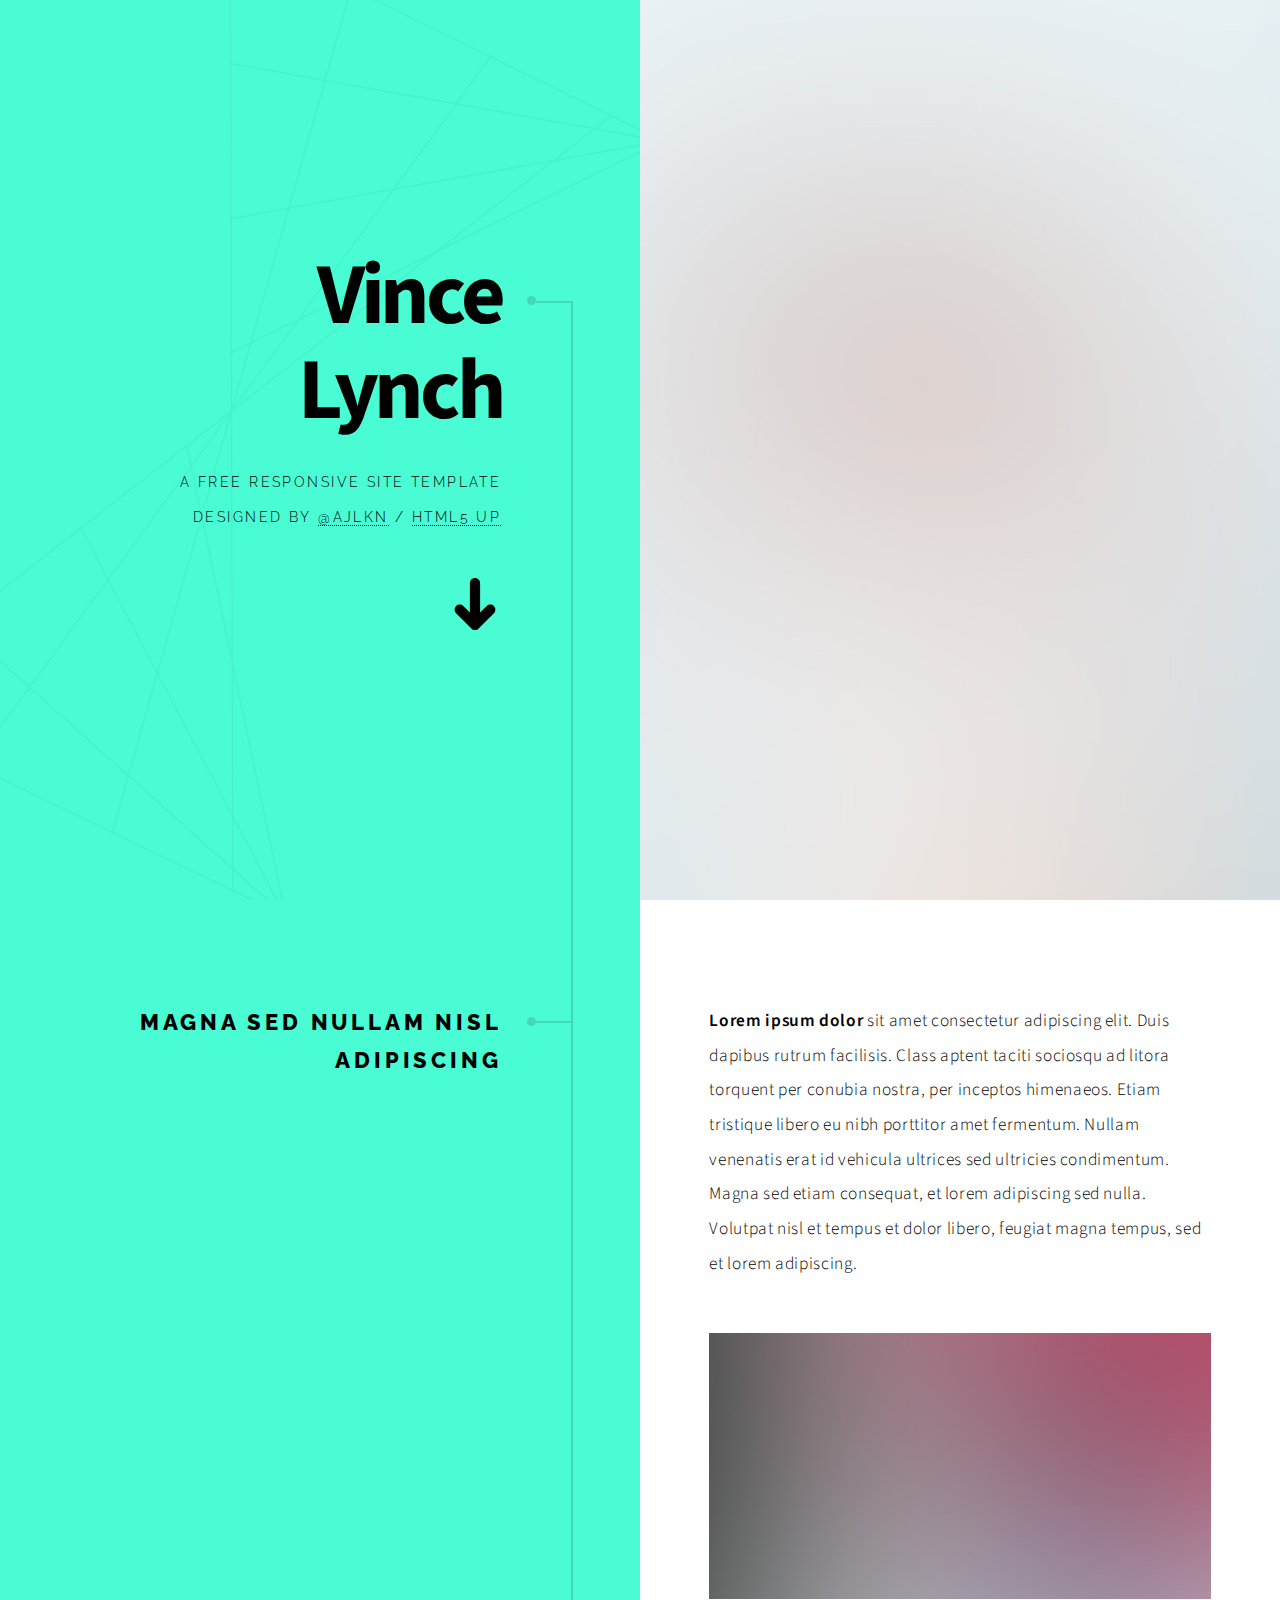
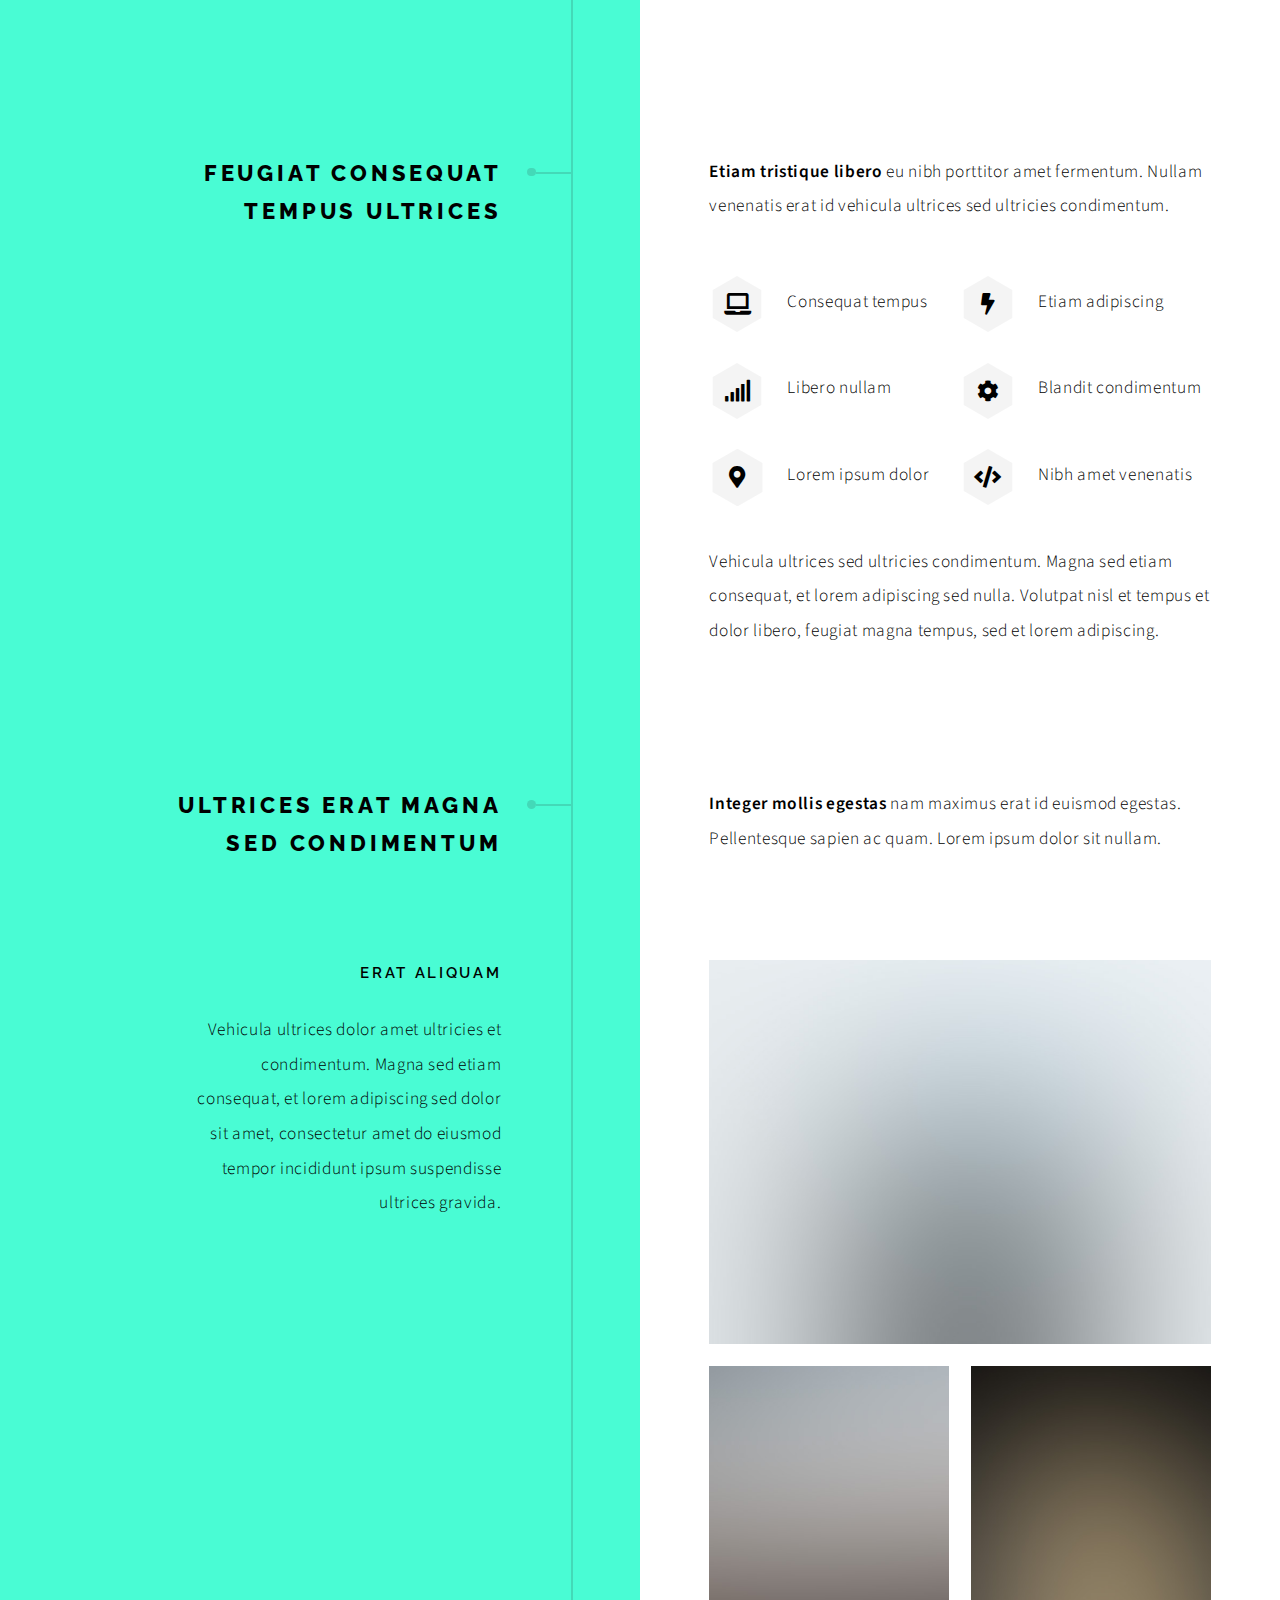
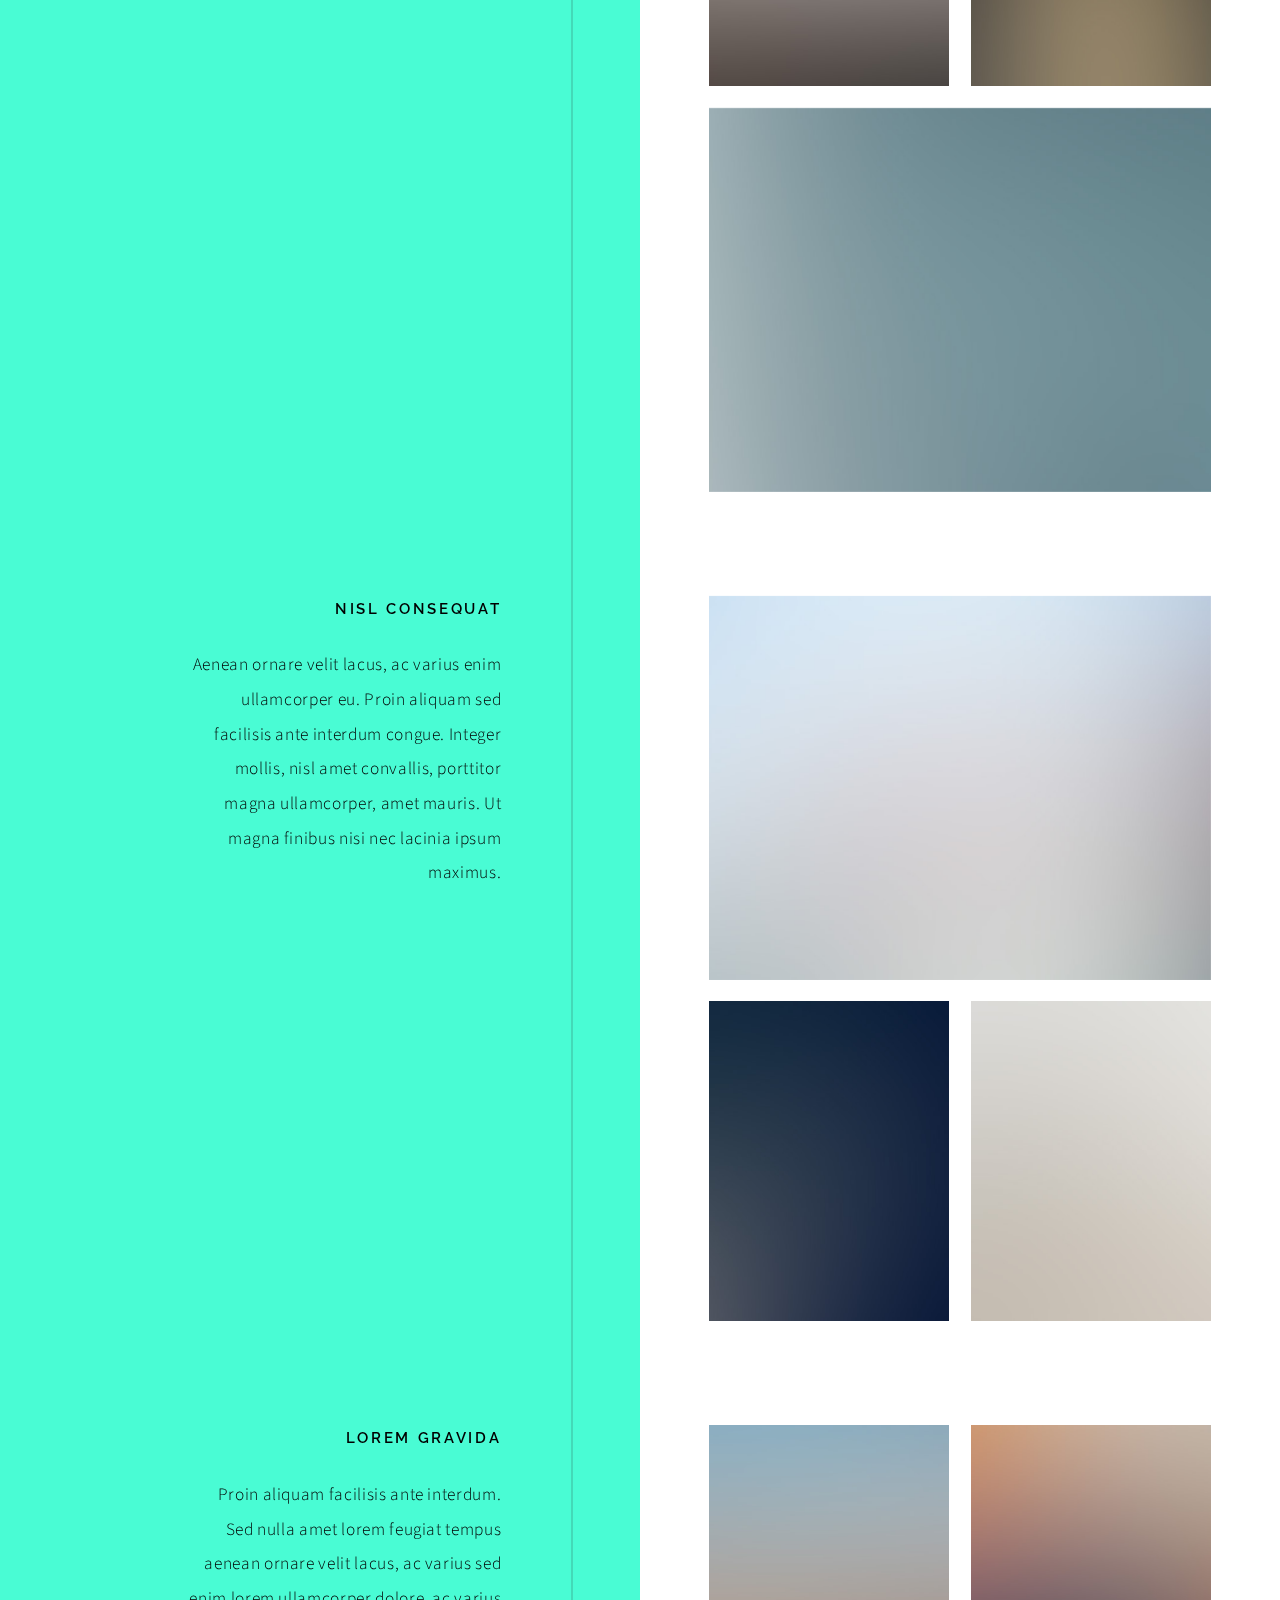
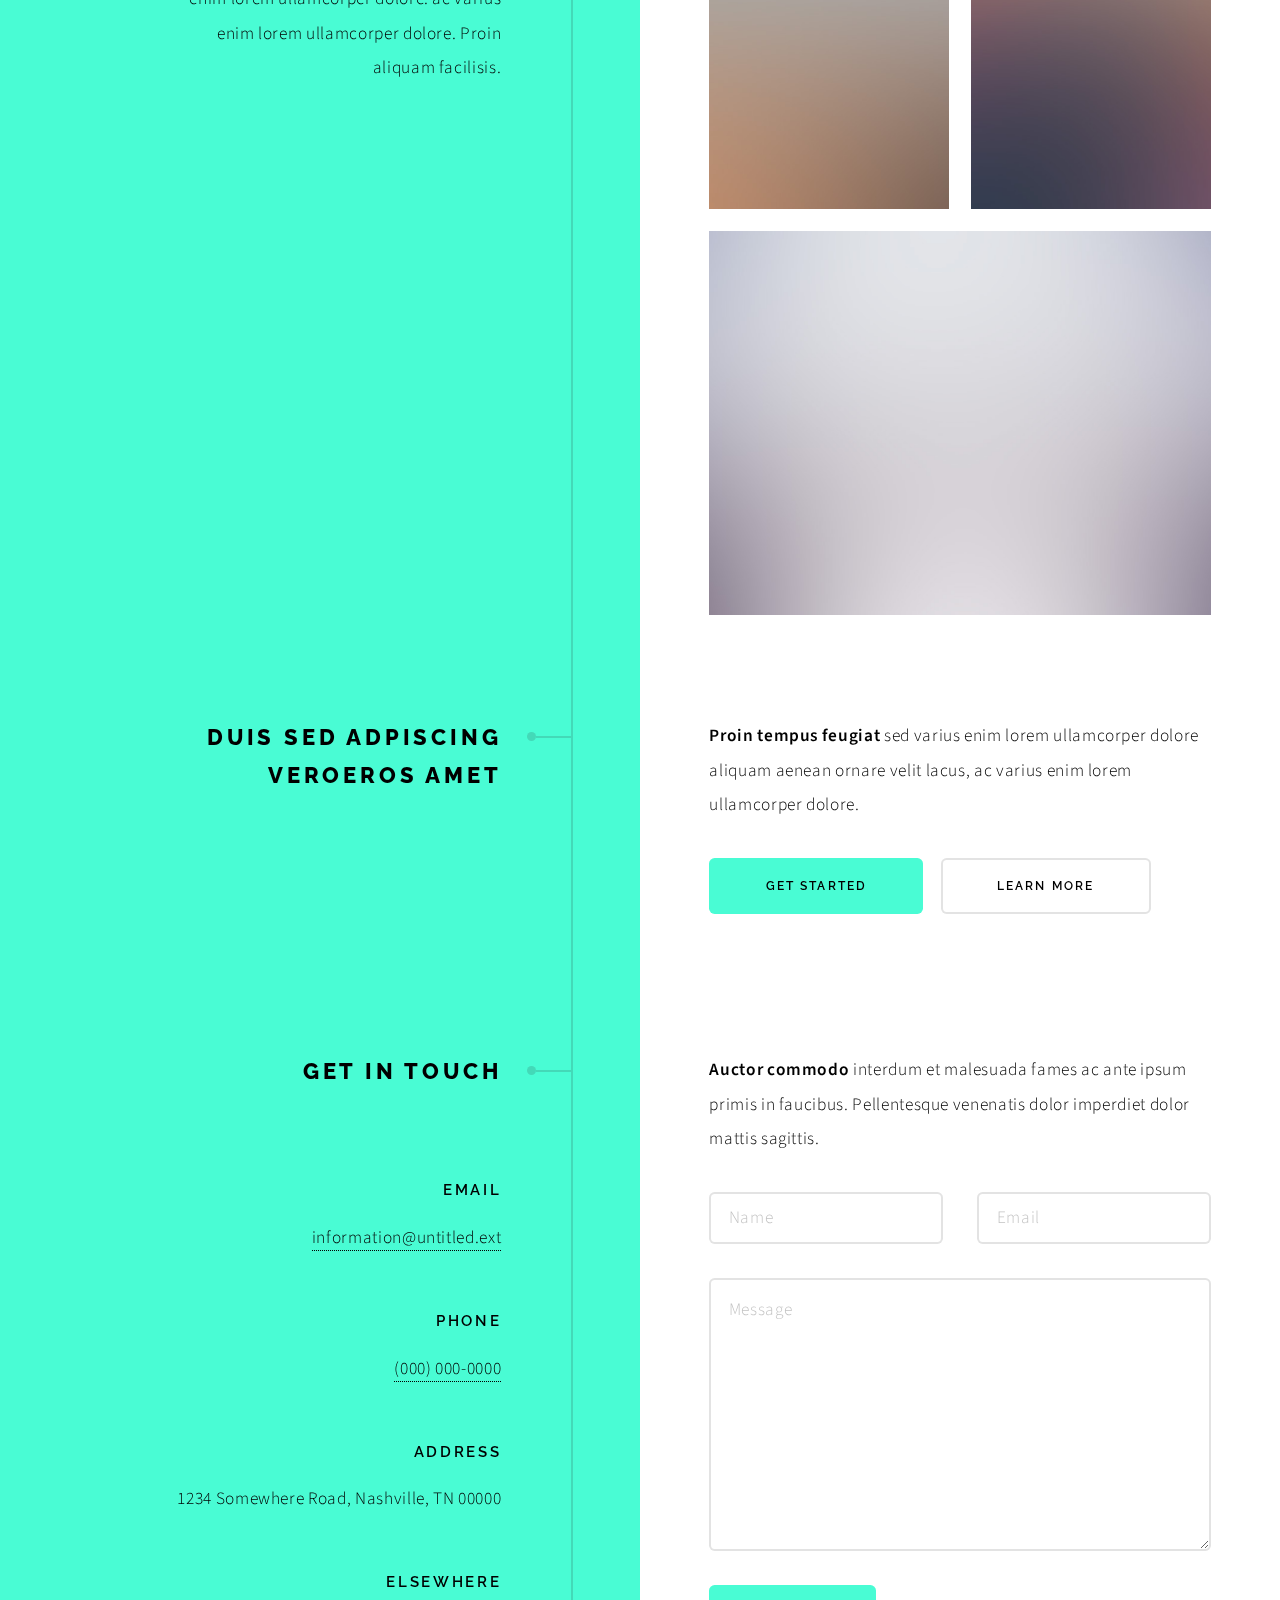
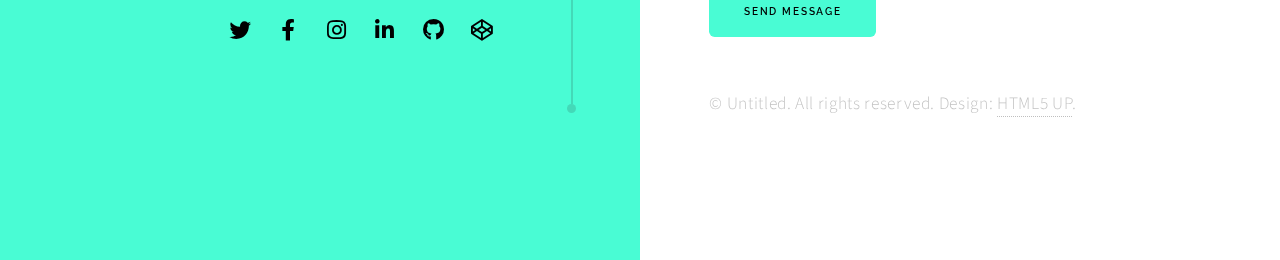
==== index.html @ b40a2517 "Update index.html" ====
<!DOCTYPE HTML>
<!--
	Paradigm Shift by HTML5 UP
	html5up.net | @ajlkn
	Free for personal and commercial use under the CCA 3.0 license (html5up.net/license)
-->
<html>
	<head>
		<title>Vince Lynch</title>
		<meta charset="utf-8" />
		<meta name="viewport" content="width=device-width, initial-scale=1, user-scalable=no" />
		<meta name="description" content="" />
		<meta name="keywords" content="" />
		<link rel="stylesheet" href="assets/css/main.css" />
	</head>
	<body class="is-preload">

		<!-- Wrapper -->
			<div id="wrapper">

				<!-- Intro -->
					<section class="intro">
						<header>
							<h1>Vince Lynch</h1>
							<p>A free responsive site template designed by <a href="https://twitter.com/ajlkn">@ajlkn</a> / <a href="https://html5up.net">HTML5 UP</a></p>
							<ul class="actions">
								<li><a href="#first" class="arrow scrolly"><span class="label">Next</span></a></li>
							</ul>
						</header>
						<div class="content">
							<span class="image fill" data-position="center"><img src="images/pic01.jpg" alt="" /></span>
						</div>
					</section>

				<!-- Section -->
					<section id="first">
						<header>
							<h2>Magna sed nullam nisl adipiscing</h2>
						</header>
						<div class="content">
							<p><strong>Lorem ipsum dolor</strong> sit amet consectetur adipiscing elit. Duis dapibus rutrum facilisis. Class aptent taciti sociosqu ad litora torquent per conubia nostra, per inceptos himenaeos. Etiam tristique libero eu nibh porttitor amet fermentum. Nullam venenatis erat id vehicula ultrices sed ultricies condimentum. Magna sed etiam consequat, et lorem adipiscing sed nulla. Volutpat nisl et tempus et dolor libero, feugiat magna tempus, sed et lorem adipiscing.</p>
							<span class="image main"><img src="images/pic02.jpg" alt="" /></span>
						</div>
					</section>

				<!-- Section -->
					<section>
						<header>
							<h2>Feugiat consequat tempus ultrices</h2>
						</header>
						<div class="content">
							<p><strong>Etiam tristique libero</strong> eu nibh porttitor amet fermentum. Nullam venenatis erat id vehicula ultrices sed ultricies condimentum.</p>
							<ul class="feature-icons">
								<li class="icon solid fa-laptop">Consequat tempus</li>
								<li class="icon solid fa-bolt">Etiam adipiscing</li>
								<li class="icon solid fa-signal">Libero nullam</li>
								<li class="icon solid fa-cog">Blandit condimentum</li>
								<li class="icon solid fa-map-marker-alt">Lorem ipsum dolor</li>
								<li class="icon solid fa-code">Nibh amet venenatis</li>
							</ul>
							<p>Vehicula ultrices sed ultricies condimentum. Magna sed etiam consequat, et lorem adipiscing sed nulla. Volutpat nisl et tempus et dolor libero, feugiat magna tempus, sed et lorem adipiscing.</p>
						</div>
					</section>

				<!-- Section -->
					<section>
						<header>
							<h2>Ultrices erat magna sed condimentum</h2>
						</header>
						<div class="content">
							<p><strong>Integer mollis egestas</strong> nam maximus erat id euismod egestas. Pellentesque sapien ac quam. Lorem ipsum dolor sit nullam.</p>

							<!-- Section -->
								<section>
									<header>
										<h3>Erat aliquam</h3>
										<p>Vehicula ultrices dolor amet ultricies et condimentum. Magna sed etiam consequat, et lorem adipiscing sed dolor sit amet, consectetur amet do eiusmod tempor incididunt  ipsum suspendisse ultrices gravida.</p>
									</header>
									<div class="content">
										<div class="gallery">
											<a href="images/gallery/fulls/01.jpg" class="landscape"><img src="images/gallery/thumbs/01.jpg" alt="" /></a>
											<a href="images/gallery/fulls/02.jpg"><img src="images/gallery/thumbs/02.jpg" alt="" /></a>
											<a href="images/gallery/fulls/03.jpg"><img src="images/gallery/thumbs/03.jpg" alt="" /></a>
											<a href="images/gallery/fulls/04.jpg" class="landscape"><img src="images/gallery/thumbs/04.jpg" alt="" /></a>
										</div>
									</div>
								</section>

							<!-- Section -->
								<section>
									<header>
										<h3>Nisl consequat</h3>
										<p>Aenean ornare velit lacus, ac varius enim ullamcorper eu. Proin aliquam sed facilisis ante interdum congue. Integer mollis, nisl amet convallis, porttitor magna ullamcorper, amet mauris. Ut magna finibus nisi nec lacinia ipsum maximus.</p>
									</header>
									<div class="content">
										<div class="gallery">
											<a href="images/gallery/fulls/05.jpg" class="landscape"><img src="images/gallery/thumbs/05.jpg" alt="" /></a>
											<a href="images/gallery/fulls/06.jpg"><img src="images/gallery/thumbs/06.jpg" alt="" /></a>
											<a href="images/gallery/fulls/07.jpg"><img src="images/gallery/thumbs/07.jpg" alt="" /></a>
										</div>
									</div>
								</section>

							<!-- Section -->
								<section>
									<header>
										<h3>Lorem gravida</h3>
										<p>Proin aliquam facilisis ante interdum. Sed nulla amet lorem feugiat tempus aenean ornare velit lacus, ac varius sed enim lorem ullamcorper dolore.  ac varius enim lorem ullamcorper dolore. Proin aliquam facilisis.</p>
									</header>
									<div class="content">
										<div class="gallery">
											<a href="images/gallery/fulls/08.jpg" class="portrait"><img src="images/gallery/thumbs/08.jpg" alt="" /></a>
											<a href="images/gallery/fulls/09.jpg" class="portrait"><img src="images/gallery/thumbs/09.jpg" alt="" /></a>
											<a href="images/gallery/fulls/10.jpg" class="landscape"><img src="images/gallery/thumbs/10.jpg" alt="" /></a>
										</div>
									</div>
								</section>

						</div>
					</section>

				<!-- Section -->
					<section>
						<header>
							<h2>Duis sed adpiscing veroeros amet</h2>
						</header>
						<div class="content">
							<p><strong>Proin tempus feugiat</strong> sed varius enim lorem ullamcorper dolore aliquam aenean ornare velit lacus, ac varius enim lorem ullamcorper dolore.</p>
							<ul class="actions">
								<li><a href="#" class="button primary large">Get Started</a></li>
								<li><a href="#" class="button large">Learn More</a></li>
							</ul>
						</div>
					</section>

				<!-- Elements -->
				<!--
					<section>
						<header>
							<h2>Elements</h2>
						</header>
						<div class="content">

							<section>
								<header>
									<h3>Text</h3>
								</header>
								<div class="content">
									<p>This is <b>bold</b> and this is <strong>strong</strong>. This is <i>italic</i> and this is <em>emphasized</em>.
									This is <sup>superscript</sup> text and this is <sub>subscript</sub> text.
									This is <u>underlined</u> and this is code: <code>for (;;) { ... }</code>. Finally, <a href="#">this is a link</a>.</p>
									<hr />
									<h2>Heading Level 2</h2>
									<h3>Heading Level 3</h3>
									<h4>Heading Level 4</h4>
									<h5>Heading Level 5</h5>
									<hr />
									<h5>Blockquote</h5>
									<blockquote>Fringilla nisl. Donec accumsan interdum nisi, quis tincidunt felis sagittis eget tempus euismod. Vestibulum ante ipsum primis in faucibus vestibulum. Blandit adipiscing eu felis iaculis volutpat ac adipiscing accumsan faucibus. Vestibulum ante ipsum primis in faucibus lorem ipsum dolor sit amet nullam adipiscing eu felis.</blockquote>
									<h5>Preformatted</h5>
									<pre><code>i = 0;

while (!deck.isInOrder()) {
  print 'Iteration ' + i;
  deck.shuffle();
  i++;
}

print 'Sorted in ' + i + ' iterations.';</code></pre>
								</div>
							</section>

							<section>
								<header>
									<h3>Lists</h3>
								</header>
								<div class="content">

									<h4>Unordered</h4>
									<ul>
										<li>Dolor pulvinar etiam.</li>
										<li>Sagittis adipiscing.</li>
										<li>Felis enim feugiat.</li>
									</ul>

									<h4>Alternate</h4>
									<ul class="alt">
										<li>Dolor pulvinar etiam.</li>
										<li>Sagittis adipiscing.</li>
										<li>Felis enim feugiat.</li>
									</ul>

									<h4>Ordered</h4>
									<ol>
										<li>Dolor pulvinar etiam.</li>
										<li>Etiam vel felis viverra.</li>
										<li>Felis enim feugiat.</li>
										<li>Dolor pulvinar etiam.</li>
										<li>Etiam vel felis lorem.</li>
										<li>Felis enim et feugiat.</li>
									</ol>
									<h4>Icons</h4>
									<ul class="icons">
										<li><a href="#" class="icon brands fa-twitter"><span class="label">Twitter</span></a></li>
										<li><a href="#" class="icon brands fa-facebook-f"><span class="label">Facebook</span></a></li>
										<li><a href="#" class="icon brands fa-instagram"><span class="label">Instagram</span></a></li>
										<li><a href="#" class="icon brands fa-github"><span class="label">Github</span></a></li>
									</ul>

									<h4>Actions</h4>
									<ul class="actions">
										<li><a href="#" class="button primary">Default</a></li>
										<li><a href="#" class="button">Default</a></li>
									</ul>
									<ul class="actions stacked">
										<li><a href="#" class="button primary">Default</a></li>
										<li><a href="#" class="button">Default</a></li>
									</ul>
								</div>
							</section>

							<section>
								<header>
									<h3>Table</h3>
								</header>
								<div class="content">
									<h4>Default</h4>
									<div class="table-wrapper">
										<table>
											<thead>
												<tr>
													<th>Name</th>
													<th>Description</th>
													<th>Price</th>
												</tr>
											</thead>
											<tbody>
												<tr>
													<td>Item One</td>
													<td>Ante turpis integer aliquet porttitor.</td>
													<td>29.99</td>
												</tr>
												<tr>
													<td>Item Two</td>
													<td>Vis ac commodo adipiscing arcu aliquet.</td>
													<td>19.99</td>
												</tr>
												<tr>
													<td>Item Three</td>
													<td> Morbi faucibus arcu accumsan lorem.</td>
													<td>29.99</td>
												</tr>
												<tr>
													<td>Item Four</td>
													<td>Vitae integer tempus condimentum.</td>
													<td>19.99</td>
												</tr>
												<tr>
													<td>Item Five</td>
													<td>Ante turpis integer aliquet porttitor.</td>
													<td>29.99</td>
												</tr>
											</tbody>
											<tfoot>
												<tr>
													<td colspan="2"></td>
													<td>100.00</td>
												</tr>
											</tfoot>
										</table>
									</div>

									<h4>Alternate</h4>
									<div class="table-wrapper">
										<table class="alt">
											<thead>
												<tr>
													<th>Name</th>
													<th>Description</th>
													<th>Price</th>
												</tr>
											</thead>
											<tbody>
												<tr>
													<td>Item One</td>
													<td>Ante turpis integer aliquet porttitor.</td>
													<td>29.99</td>
												</tr>
												<tr>
													<td>Item Two</td>
													<td>Vis ac commodo adipiscing arcu aliquet.</td>
													<td>19.99</td>
												</tr>
												<tr>
													<td>Item Three</td>
													<td> Morbi faucibus arcu accumsan lorem.</td>
													<td>29.99</td>
												</tr>
												<tr>
													<td>Item Four</td>
													<td>Vitae integer tempus condimentum.</td>
													<td>19.99</td>
												</tr>
												<tr>
													<td>Item Five</td>
													<td>Ante turpis integer aliquet porttitor.</td>
													<td>29.99</td>
												</tr>
											</tbody>
											<tfoot>
												<tr>
													<td colspan="2"></td>
													<td>100.00</td>
												</tr>
											</tfoot>
										</table>
									</div>
								</div>
							</section>

							<section>
								<header>
									<h3>Buttons</h3>
								</header>
								<div class="content">
									<ul class="actions">
										<li><a href="#" class="button primary">Primary</a></li>
										<li><a href="#" class="button">Default</a></li>
									</ul>
									<ul class="actions">
										<li><a href="#" class="button large">Large</a></li>
										<li><a href="#" class="button">Default</a></li>
										<li><a href="#" class="button small">Small</a></li>
									</ul>
									<ul class="actions">
										<li><a href="#" class="button primary icon solid fa-download">Icon</a></li>
										<li><a href="#" class="button icon solid fa-download">Icon</a></li>
									</ul>
									<ul class="actions">
										<li><span class="button primary disabled">Disabled</span></li>
										<li><span class="button disabled">Disabled</span></li>
									</ul>
								</div>
							</section>

							<section>
								<header>
									<h3>Form</h3>
								</header>
								<div class="content">
									<form method="post" action="#">
										<div class="fields">
											<div class="field half">
												<label for="demo-name">Name</label>
												<input type="text" name="demo-name" id="demo-name" value="" placeholder="Jane Doe" />
											</div>
											<div class="field half">
												<label for="demo-email">Email</label>
												<input type="email" name="demo-email" id="demo-email" value="" placeholder="jane@untitled.tld" />
											</div>
											<div class="field">
												<label for="demo-category">Category</label>
												<select name="demo-category" id="demo-category">
													<option value="">-</option>
													<option value="1">Manufacturing</option>
													<option value="1">Shipping</option>
													<option value="1">Administration</option>
													<option value="1">Human Resources</option>
												</select>
											</div>
											<div class="field half">
												<input type="radio" id="demo-priority-low" name="demo-priority" checked>
												<label for="demo-priority-low">Low</label>
											</div>
											<div class="field half">
												<input type="radio" id="demo-priority-high" name="demo-priority">
												<label for="demo-priority-high">High</label>
											</div>
											<div class="field half">
												<input type="checkbox" id="demo-copy" name="demo-copy">
												<label for="demo-copy">Email me a copy</label>
											</div>
											<div class="field half">
												<input type="checkbox" id="demo-human" name="demo-human" checked>
												<label for="demo-human">Not a robot</label>
											</div>
											<div class="field">
												<label for="demo-message">Message</label>
												<textarea name="demo-message" id="demo-message" placeholder="Enter your message" rows="6"></textarea>
											</div>
										</div>
										<ul class="actions">
											<li><input type="submit" value="Send Message" class="primary" /></li>
											<li><input type="reset" value="Reset" /></li>
										</ul>
									</form>
								</div>
							</section>

						</div>
					</section>
				-->

				<!-- Section -->
					<section>
						<header>
							<h2>Get in touch</h2>
						</header>
						<div class="content">
							<p><strong>Auctor commodo</strong> interdum et malesuada fames ac ante ipsum primis in faucibus. Pellentesque venenatis dolor imperdiet dolor mattis sagittis.</p>
							<form>
								<div class="fields">
									<div class="field half">
										<input type="text" name="name" id="name" placeholder="Name" />
									</div>
									<div class="field half">
										<input type="email" name="email" id="email" placeholder="Email" />
									</div>
									<div class="field">
										<textarea name="message" id="message" placeholder="Message" rows="7"></textarea>
									</div>
								</div>
								<ul class="actions">
									<li><input type="submit" value="Send Message" class="button primary" /></li>
								</ul>
							</form>
						</div>
						<footer>
							<ul class="items">
								<li>
									<h3>Email</h3>
									<a href="#">information@untitled.ext</a>
								</li>
								<li>
									<h3>Phone</h3>
									<a href="#">(000) 000-0000</a>
								</li>
								<li>
									<h3>Address</h3>
									<span>1234 Somewhere Road, Nashville, TN 00000</span>
								</li>
								<li>
									<h3>Elsewhere</h3>
									<ul class="icons">
										<li><a href="#" class="icon brands fa-twitter"><span class="label">Twitter</span></a></li>
										<li><a href="#" class="icon brands fa-facebook-f"><span class="label">Facebook</span></a></li>
										<li><a href="#" class="icon brands fa-instagram"><span class="label">Instagram</span></a></li>
										<li><a href="#" class="icon brands fa-linkedin-in"><span class="label">LinkedIn</span></a></li>
										<li><a href="#" class="icon brands fa-github"><span class="label">GitHub</span></a></li>
										<li><a href="#" class="icon brands fa-codepen"><span class="label">Codepen</span></a></li>
									</ul>
								</li>
							</ul>
						</footer>
					</section>

				<!-- Copyright -->
					<div class="copyright">&copy; Untitled. All rights reserved. Design: <a href="https://html5up.net">HTML5 UP</a>.</div>

			</div>

		<!-- Scripts -->
			<script src="assets/js/jquery.min.js"></script>
			<script src="assets/js/jquery.scrolly.min.js"></script>
			<script src="assets/js/browser.min.js"></script>
			<script src="assets/js/breakpoints.min.js"></script>
			<script src="assets/js/util.js"></script>
			<script src="assets/js/main.js"></script>

	</body>
</html>
---- assets/css/main.css ----
@import url(fontawesome-all.min.css);
@import url("https://fonts.googleapis.com/css?family=Source+Sans+Pro:300,600,700,300i,600i,700i|Raleway:600,800");

/*
	Paradigm Shift by HTML5 UP
	html5up.net | @ajlkn
	Free for personal and commercial use under the CCA 3.0 license (html5up.net/license)
*/

html, body, div, span, applet, object,
iframe, h1, h2, h3, h4, h5, h6, p, blockquote,
pre, a, abbr, acronym, address, big, cite,
code, del, dfn, em, img, ins, kbd, q, s, samp,
small, strike, strong, sub, sup, tt, var, b,
u, i, center, dl, dt, dd, ol, ul, li, fieldset,
form, label, legend, table, caption, tbody,
tfoot, thead, tr, th, td, article, aside,
canvas, details, embed, figure, figcaption,
footer, header, hgroup, menu, nav, output, ruby,
section, summary, time, mark, audio, video {
	margin: 0;
	padding: 0;
	border: 0;
	font-size: 100%;
	font: inherit;
	vertical-align: baseline;}

article, aside, details, figcaption, figure,
footer, header, hgroup, menu, nav, section {
	display: block;}

body {
	line-height: 1;
}

ol, ul {
	list-style: none;
}

blockquote, q {
	quotes: none;
}

	blockquote:before, blockquote:after, q:before, q:after {
		content: '';
		content: none;
	}

table {
	border-collapse: collapse;
	border-spacing: 0;
}

body {
	-webkit-text-size-adjust: none;
}

mark {
	background-color: transparent;
	color: inherit;
}

input::-moz-focus-inner {
	border: 0;
	padding: 0;
}

input, select, textarea {
	-moz-appearance: none;
	-webkit-appearance: none;
	-ms-appearance: none;
	appearance: none;
}

/* Basic */

	@-ms-viewport {
		width: device-width;
	}

	body {
		-ms-overflow-style: scrollbar;
	}

	@media screen and (max-width: 480px) {

		html, body {
			min-width: 320px;
		}

	}

	html {
		box-sizing: border-box;
	}

	*, *:before, *:after {
		box-sizing: inherit;
	}

	html {
		overflow-x: hidden;
	}

	body {
		background: #ffffff;
		overflow-x: hidden;
	}

		body.is-preload *, body.is-preload *:before, body.is-preload *:after {
			-moz-animation: none !important;
			-webkit-animation: none !important;
			-ms-animation: none !important;
			animation: none !important;
			-moz-transition: none !important;
			-webkit-transition: none !important;
			-ms-transition: none !important;
			transition: none !important;
		}

/* Typography */

	html {
		font-size: 18pt;
	}

		@media screen and (max-width: 1920px) {

			html {
				font-size: 13pt;
			}

		}

		@media screen and (max-width: 1152px) {

			html {
				font-size: 14pt;
			}

		}

		@media screen and (max-width: 736px) {

			html {
				font-size: 12pt;
			}

		}

		@media screen and (max-width: 480px) {

			html {
				font-size: 11pt;
			}

		}

	body {
		background-color: #ffffff;
		color: #000000;
	}

	body, input, select, textarea {
		color: #000000;
		font-family: "Source Sans Pro", Helvetica, sans-serif;
		font-size: 1rem;
		font-weight: 300;
		letter-spacing: 0.0375em;
		line-height: 2;
	}

	a {
		-moz-transition: border-bottom-color 0.25s ease-in-out;
		-webkit-transition: border-bottom-color 0.25s ease-in-out;
		-ms-transition: border-bottom-color 0.25s ease-in-out;
		transition: border-bottom-color 0.25s ease-in-out;
		text-decoration: none;
		color: #000000;
		border-bottom: dotted 1px;
	}

		a:hover {
			text-decoration: none;
			border-bottom-color: transparent;
		}

	strong, b {
		font-weight: 600;
		color: #000000;
	}

	em, i {
		font-style: italic;
	}

	p {
		margin: 0 0 2rem 0;
	}

	h1, h2, h3, h4, h5, h6 {
		color: #000000;
		font-family: "Raleway", Helvetica, sans-serif;
		font-weight: 600;
		letter-spacing: 0.175em;
		line-height: 1.75;
		margin: 0 0 1.5rem 0;
		text-transform: uppercase;
	}

		h1 a, h2 a, h3 a, h4 a, h5 a, h6 a {
			color: inherit;
			text-decoration: none;
		}

	h1 {
		font-family: "Source Sans Pro", Helvetica, sans-serif;
		font-size: 5rem;
		font-weight: 700;
		letter-spacing: -0.05em;
		line-height: 1.1;
		margin: 0 0 1.5rem 0;
		text-transform: none;
	}

	h2 {
		font-size: 1.25rem;
		font-weight: 800;
		margin: 0 0 2rem 0;
	}

	h3 {
		font-size: 0.875rem;
	}

	h4 {
		font-size: 0.875rem;
	}

	h5 {
		font-size: 0.75rem;
	}

	h6 {
		font-size: 0.625rem;
	}

	@media screen and (max-width: 736px) {

		h1 {
			font-size: 4.5rem;
			line-height: 1.1;
		}

		h2 {
			font-size: 1.25rem;
			line-height: 1.7;
		}

		h3 {
			font-size: 0.9rem;
		}

		h4 {
			font-size: 0.75rem;
		}

		h5 {
			font-size: 0.675rem;
		}

	}

	@media screen and (max-width: 360px) {

		h1 {
			font-size: 3.75rem;
		}

		h2 {
			font-size: 1.125rem;
		}

		h3 {
			font-size: 0.8rem;
		}

		h4 {
			font-size: 0.675rem;
		}

		h5 {
			font-size: 0.675rem;
		}

	}

	sub {
		font-size: 0.8rem;
		position: relative;
		top: 0.5rem;
	}

	sup {
		font-size: 0.8rem;
		position: relative;
		top: -0.5rem;
	}

	blockquote {
		border-left: solid 0.5rem rgba(144, 144, 144, 0.25);
		font-style: italic;
		margin: 0 0 2rem 0;
		padding: 1rem 0 1rem 2rem;
	}

	code {
		background: rgba(144, 144, 144, 0.1);
		border-radius: 0.325rem;
		font-family: "Courier New", monospace;
		font-size: 0.9rem;
		margin: 0 0.25rem;
		padding: 0.25rem 0.65rem;
	}

	pre {
		-webkit-overflow-scrolling: touch;
		font-family: "Courier New", monospace;
		font-size: 0.9rem;
		margin: 0 0 2rem 0;
		width: 100%;
	}

		pre code {
			display: block;
			line-height: 1.75;
			padding: 1rem 1.5rem;
			overflow-x: auto;
		}

	hr {
		border: 0;
		border-bottom: solid 2px rgba(144, 144, 144, 0.25);
		margin: 3rem 0;
	}

		hr.major {
			margin: 5rem 0;
		}

		@media screen and (max-width: 736px) {

			hr.major {
				margin: 3rem 0;
			}

		}

/* Row */

	.row {
		display: flex;
		flex-wrap: wrap;
		box-sizing: border-box;
		align-items: stretch;
	}

		.row > * {
			box-sizing: border-box;
		}

		.row.gtr-uniform > * > :last-child {
			margin-bottom: 0;
		}

		.row.aln-left {
			justify-content: flex-start;
		}

		.row.aln-center {
			justify-content: center;
		}

		.row.aln-right {
			justify-content: flex-end;
		}

		.row.aln-top {
			align-items: flex-start;
		}

		.row.aln-middle {
			align-items: center;
		}

		.row.aln-bottom {
			align-items: flex-end;
		}

		.row > .imp {
			order: -1;
		}

		.row > .col-1 {
			width: 8.33333%;
		}

		.row > .off-1 {
			margin-left: 8.33333%;
		}

		.row > .col-2 {
			width: 16.66667%;
		}

		.row > .off-2 {
			margin-left: 16.66667%;
		}

		.row > .col-3 {
			width: 25%;
		}

		.row > .off-3 {
			margin-left: 25%;
		}

		.row > .col-4 {
			width: 33.33333%;
		}

		.row > .off-4 {
			margin-left: 33.33333%;
		}

		.row > .col-5 {
			width: 41.66667%;
		}

		.row > .off-5 {
			margin-left: 41.66667%;
		}

		.row > .col-6 {
			width: 50%;
		}

		.row > .off-6 {
			margin-left: 50%;
		}

		.row > .col-7 {
			width: 58.33333%;
		}

		.row > .off-7 {
			margin-left: 58.33333%;
		}

		.row > .col-8 {
			width: 66.66667%;
		}

		.row > .off-8 {
			margin-left: 66.66667%;
		}

		.row > .col-9 {
			width: 75%;
		}

		.row > .off-9 {
			margin-left: 75%;
		}

		.row > .col-10 {
			width: 83.33333%;
		}

		.row > .off-10 {
			margin-left: 83.33333%;
		}

		.row > .col-11 {
			width: 91.66667%;
		}

		.row > .off-11 {
			margin-left: 91.66667%;
		}

		.row > .col-12 {
			width: 100%;
		}

		.row > .off-12 {
			margin-left: 100%;
		}

		.row.gtr-0 {
			margin-top: 0;
			margin-left: 0rem;
		}

			.row.gtr-0 > * {
				padding: 0 0 0 0rem;
			}

			.row.gtr-0.gtr-uniform {
				margin-top: 0rem;
			}

				.row.gtr-0.gtr-uniform > * {
					padding-top: 0rem;
				}

		.row.gtr-25 {
			margin-top: 0;
			margin-left: -0.5rem;
		}

			.row.gtr-25 > * {
				padding: 0 0 0 0.5rem;
			}

			.row.gtr-25.gtr-uniform {
				margin-top: -0.5rem;
			}

				.row.gtr-25.gtr-uniform > * {
					padding-top: 0.5rem;
				}

		.row.gtr-50 {
			margin-top: 0;
			margin-left: -1rem;
		}

			.row.gtr-50 > * {
				padding: 0 0 0 1rem;
			}

			.row.gtr-50.gtr-uniform {
				margin-top: -1rem;
			}

				.row.gtr-50.gtr-uniform > * {
					padding-top: 1rem;
				}

		.row {
			margin-top: 0;
			margin-left: -2rem;
		}

			.row > * {
				padding: 0 0 0 2rem;
			}

			.row.gtr-uniform {
				margin-top: -2rem;
			}

				.row.gtr-uniform > * {
					padding-top: 2rem;
				}

		.row.gtr-150 {
			margin-top: 0;
			margin-left: -3rem;
		}

			.row.gtr-150 > * {
				padding: 0 0 0 3rem;
			}

			.row.gtr-150.gtr-uniform {
				margin-top: -3rem;
			}

				.row.gtr-150.gtr-uniform > * {
					padding-top: 3rem;
				}

		.row.gtr-200 {
			margin-top: 0;
			margin-left: -4rem;
		}

			.row.gtr-200 > * {
				padding: 0 0 0 4rem;
			}

			.row.gtr-200.gtr-uniform {
				margin-top: -4rem;
			}

				.row.gtr-200.gtr-uniform > * {
					padding-top: 4rem;
				}

		@media screen and (max-width: 1920px) {

			.row {
				display: flex;
				flex-wrap: wrap;
				box-sizing: border-box;
				align-items: stretch;
			}

				.row > * {
					box-sizing: border-box;
				}

				.row.gtr-uniform > * > :last-child {
					margin-bottom: 0;
				}

				.row.aln-left {
					justify-content: flex-start;
				}

				.row.aln-center {
					justify-content: center;
				}

				.row.aln-right {
					justify-content: flex-end;
				}

				.row.aln-top {
					align-items: flex-start;
				}

				.row.aln-middle {
					align-items: center;
				}

				.row.aln-bottom {
					align-items: flex-end;
				}

				.row > .imp-xlarge {
					order: -1;
				}

				.row > .col-1-xlarge {
					width: 8.33333%;
				}

				.row > .off-1-xlarge {
					margin-left: 8.33333%;
				}

				.row > .col-2-xlarge {
					width: 16.66667%;
				}

				.row > .off-2-xlarge {
					margin-left: 16.66667%;
				}

				.row > .col-3-xlarge {
					width: 25%;
				}

				.row > .off-3-xlarge {
					margin-left: 25%;
				}

				.row > .col-4-xlarge {
					width: 33.33333%;
				}

				.row > .off-4-xlarge {
					margin-left: 33.33333%;
				}

				.row > .col-5-xlarge {
					width: 41.66667%;
				}

				.row > .off-5-xlarge {
					margin-left: 41.66667%;
				}

				.row > .col-6-xlarge {
					width: 50%;
				}

				.row > .off-6-xlarge {
					margin-left: 50%;
				}

				.row > .col-7-xlarge {
					width: 58.33333%;
				}

				.row > .off-7-xlarge {
					margin-left: 58.33333%;
				}

				.row > .col-8-xlarge {
					width: 66.66667%;
				}

				.row > .off-8-xlarge {
					margin-left: 66.66667%;
				}

				.row > .col-9-xlarge {
					width: 75%;
				}

				.row > .off-9-xlarge {
					margin-left: 75%;
				}

				.row > .col-10-xlarge {
					width: 83.33333%;
				}

				.row > .off-10-xlarge {
					margin-left: 83.33333%;
				}

				.row > .col-11-xlarge {
					width: 91.66667%;
				}

				.row > .off-11-xlarge {
					margin-left: 91.66667%;
				}

				.row > .col-12-xlarge {
					width: 100%;
				}

				.row > .off-12-xlarge {
					margin-left: 100%;
				}

				.row.gtr-0 {
					margin-top: 0;
					margin-left: 0rem;
				}

					.row.gtr-0 > * {
						padding: 0 0 0 0rem;
					}

					.row.gtr-0.gtr-uniform {
						margin-top: 0rem;
					}

						.row.gtr-0.gtr-uniform > * {
							padding-top: 0rem;
						}

				.row.gtr-25 {
					margin-top: 0;
					margin-left: -0.5rem;
				}

					.row.gtr-25 > * {
						padding: 0 0 0 0.5rem;
					}

					.row.gtr-25.gtr-uniform {
						margin-top: -0.5rem;
					}

						.row.gtr-25.gtr-uniform > * {
							padding-top: 0.5rem;
						}

				.row.gtr-50 {
					margin-top: 0;
					margin-left: -1rem;
				}

					.row.gtr-50 > * {
						padding: 0 0 0 1rem;
					}

					.row.gtr-50.gtr-uniform {
						margin-top: -1rem;
					}

						.row.gtr-50.gtr-uniform > * {
							padding-top: 1rem;
						}

				.row {
					margin-top: 0;
					margin-left: -2rem;
				}

					.row > * {
						padding: 0 0 0 2rem;
					}

					.row.gtr-uniform {
						margin-top: -2rem;
					}

						.row.gtr-uniform > * {
							padding-top: 2rem;
						}

				.row.gtr-150 {
					margin-top: 0;
					margin-left: -3rem;
				}

					.row.gtr-150 > * {
						padding: 0 0 0 3rem;
					}

					.row.gtr-150.gtr-uniform {
						margin-top: -3rem;
					}

						.row.gtr-150.gtr-uniform > * {
							padding-top: 3rem;
						}

				.row.gtr-200 {
					margin-top: 0;
					margin-left: -4rem;
				}

					.row.gtr-200 > * {
						padding: 0 0 0 4rem;
					}

					.row.gtr-200.gtr-uniform {
						margin-top: -4rem;
					}

						.row.gtr-200.gtr-uniform > * {
							padding-top: 4rem;
						}

		}

		@media screen and (max-width: 1280px) {

			.row {
				display: flex;
				flex-wrap: wrap;
				box-sizing: border-box;
				align-items: stretch;
			}

				.row > * {
					box-sizing: border-box;
				}

				.row.gtr-uniform > * > :last-child {
					margin-bottom: 0;
				}

				.row.aln-left {
					justify-content: flex-start;
				}

				.row.aln-center {
					justify-content: center;
				}

				.row.aln-right {
					justify-content: flex-end;
				}

				.row.aln-top {
					align-items: flex-start;
				}

				.row.aln-middle {
					align-items: center;
				}

				.row.aln-bottom {
					align-items: flex-end;
				}

				.row > .imp-large {
					order: -1;
				}

				.row > .col-1-large {
					width: 8.33333%;
				}

				.row > .off-1-large {
					margin-left: 8.33333%;
				}

				.row > .col-2-large {
					width: 16.66667%;
				}

				.row > .off-2-large {
					margin-left: 16.66667%;
				}

				.row > .col-3-large {
					width: 25%;
				}

				.row > .off-3-large {
					margin-left: 25%;
				}

				.row > .col-4-large {
					width: 33.33333%;
				}

				.row > .off-4-large {
					margin-left: 33.33333%;
				}

				.row > .col-5-large {
					width: 41.66667%;
				}

				.row > .off-5-large {
					margin-left: 41.66667%;
				}

				.row > .col-6-large {
					width: 50%;
				}

				.row > .off-6-large {
					margin-left: 50%;
				}

				.row > .col-7-large {
					width: 58.33333%;
				}

				.row > .off-7-large {
					margin-left: 58.33333%;
				}

				.row > .col-8-large {
					width: 66.66667%;
				}

				.row > .off-8-large {
					margin-left: 66.66667%;
				}

				.row > .col-9-large {
					width: 75%;
				}

				.row > .off-9-large {
					margin-left: 75%;
				}

				.row > .col-10-large {
					width: 83.33333%;
				}

				.row > .off-10-large {
					margin-left: 83.33333%;
				}

				.row > .col-11-large {
					width: 91.66667%;
				}

				.row > .off-11-large {
					margin-left: 91.66667%;
				}

				.row > .col-12-large {
					width: 100%;
				}

				.row > .off-12-large {
					margin-left: 100%;
				}

				.row.gtr-0 {
					margin-top: 0;
					margin-left: 0rem;
				}

					.row.gtr-0 > * {
						padding: 0 0 0 0rem;
					}

					.row.gtr-0.gtr-uniform {
						margin-top: 0rem;
					}

						.row.gtr-0.gtr-uniform > * {
							padding-top: 0rem;
						}

				.row.gtr-25 {
					margin-top: 0;
					margin-left: -0.375rem;
				}

					.row.gtr-25 > * {
						padding: 0 0 0 0.375rem;
					}

					.row.gtr-25.gtr-uniform {
						margin-top: -0.375rem;
					}

						.row.gtr-25.gtr-uniform > * {
							padding-top: 0.375rem;
						}

				.row.gtr-50 {
					margin-top: 0;
					margin-left: -0.75rem;
				}

					.row.gtr-50 > * {
						padding: 0 0 0 0.75rem;
					}

					.row.gtr-50.gtr-uniform {
						margin-top: -0.75rem;
					}

						.row.gtr-50.gtr-uniform > * {
							padding-top: 0.75rem;
						}

				.row {
					margin-top: 0;
					margin-left: -1.5rem;
				}

					.row > * {
						padding: 0 0 0 1.5rem;
					}

					.row.gtr-uniform {
						margin-top: -1.5rem;
					}

						.row.gtr-uniform > * {
							padding-top: 1.5rem;
						}

				.row.gtr-150 {
					margin-top: 0;
					margin-left: -2.25rem;
				}

					.row.gtr-150 > * {
						padding: 0 0 0 2.25rem;
					}

					.row.gtr-150.gtr-uniform {
						margin-top: -2.25rem;
					}

						.row.gtr-150.gtr-uniform > * {
							padding-top: 2.25rem;
						}

				.row.gtr-200 {
					margin-top: 0;
					margin-left: -3rem;
				}

					.row.gtr-200 > * {
						padding: 0 0 0 3rem;
					}

					.row.gtr-200.gtr-uniform {
						margin-top: -3rem;
					}

						.row.gtr-200.gtr-uniform > * {
							padding-top: 3rem;
						}

		}

		@media screen and (max-width: 1152px) {

			.row {
				display: flex;
				flex-wrap: wrap;
				box-sizing: border-box;
				align-items: stretch;
			}

				.row > * {
					box-sizing: border-box;
				}

				.row.gtr-uniform > * > :last-child {
					margin-bottom: 0;
				}

				.row.aln-left {
					justify-content: flex-start;
				}

				.row.aln-center {
					justify-content: center;
				}

				.row.aln-right {
					justify-content: flex-end;
				}

				.row.aln-top {
					align-items: flex-start;
				}

				.row.aln-middle {
					align-items: center;
				}

				.row.aln-bottom {
					align-items: flex-end;
				}

				.row > .imp-medium {
					order: -1;
				}

				.row > .col-1-medium {
					width: 8.33333%;
				}

				.row > .off-1-medium {
					margin-left: 8.33333%;
				}

				.row > .col-2-medium {
					width: 16.66667%;
				}

				.row > .off-2-medium {
					margin-left: 16.66667%;
				}

				.row > .col-3-medium {
					width: 25%;
				}

				.row > .off-3-medium {
					margin-left: 25%;
				}

				.row > .col-4-medium {
					width: 33.33333%;
				}

				.row > .off-4-medium {
					margin-left: 33.33333%;
				}

				.row > .col-5-medium {
					width: 41.66667%;
				}

				.row > .off-5-medium {
					margin-left: 41.66667%;
				}

				.row > .col-6-medium {
					width: 50%;
				}

				.row > .off-6-medium {
					margin-left: 50%;
				}

				.row > .col-7-medium {
					width: 58.33333%;
				}

				.row > .off-7-medium {
					margin-left: 58.33333%;
				}

				.row > .col-8-medium {
					width: 66.66667%;
				}

				.row > .off-8-medium {
					margin-left: 66.66667%;
				}

				.row > .col-9-medium {
					width: 75%;
				}

				.row > .off-9-medium {
					margin-left: 75%;
				}

				.row > .col-10-medium {
					width: 83.33333%;
				}

				.row > .off-10-medium {
					margin-left: 83.33333%;
				}

				.row > .col-11-medium {
					width: 91.66667%;
				}

				.row > .off-11-medium {
					margin-left: 91.66667%;
				}

				.row > .col-12-medium {
					width: 100%;
				}

				.row > .off-12-medium {
					margin-left: 100%;
				}

				.row.gtr-0 {
					margin-top: 0;
					margin-left: 0rem;
				}

					.row.gtr-0 > * {
						padding: 0 0 0 0rem;
					}

					.row.gtr-0.gtr-uniform {
						margin-top: 0rem;
					}

						.row.gtr-0.gtr-uniform > * {
							padding-top: 0rem;
						}

				.row.gtr-25 {
					margin-top: 0;
					margin-left: -0.375rem;
				}

					.row.gtr-25 > * {
						padding: 0 0 0 0.375rem;
					}

					.row.gtr-25.gtr-uniform {
						margin-top: -0.375rem;
					}

						.row.gtr-25.gtr-uniform > * {
							padding-top: 0.375rem;
						}

				.row.gtr-50 {
					margin-top: 0;
					margin-left: -0.75rem;
				}

					.row.gtr-50 > * {
						padding: 0 0 0 0.75rem;
					}

					.row.gtr-50.gtr-uniform {
						margin-top: -0.75rem;
					}

						.row.gtr-50.gtr-uniform > * {
							padding-top: 0.75rem;
						}

				.row {
					margin-top: 0;
					margin-left: -1.5rem;
				}

					.row > * {
						padding: 0 0 0 1.5rem;
					}

					.row.gtr-uniform {
						margin-top: -1.5rem;
					}

						.row.gtr-uniform > * {
							padding-top: 1.5rem;
						}

				.row.gtr-150 {
					margin-top: 0;
					margin-left: -2.25rem;
				}

					.row.gtr-150 > * {
						padding: 0 0 0 2.25rem;
					}

					.row.gtr-150.gtr-uniform {
						margin-top: -2.25rem;
					}

						.row.gtr-150.gtr-uniform > * {
							padding-top: 2.25rem;
						}

				.row.gtr-200 {
					margin-top: 0;
					margin-left: -3rem;
				}

					.row.gtr-200 > * {
						padding: 0 0 0 3rem;
					}

					.row.gtr-200.gtr-uniform {
						margin-top: -3rem;
					}

						.row.gtr-200.gtr-uniform > * {
							padding-top: 3rem;
						}

		}

		@media screen and (max-width: 736px) {

			.row {
				display: flex;
				flex-wrap: wrap;
				box-sizing: border-box;
				align-items: stretch;
			}

				.row > * {
					box-sizing: border-box;
				}

				.row.gtr-uniform > * > :last-child {
					margin-bottom: 0;
				}

				.row.aln-left {
					justify-content: flex-start;
				}

				.row.aln-center {
					justify-content: center;
				}

				.row.aln-right {
					justify-content: flex-end;
				}

				.row.aln-top {
					align-items: flex-start;
				}

				.row.aln-middle {
					align-items: center;
				}

				.row.aln-bottom {
					align-items: flex-end;
				}

				.row > .imp-small {
					order: -1;
				}

				.row > .col-1-small {
					width: 8.33333%;
				}

				.row > .off-1-small {
					margin-left: 8.33333%;
				}

				.row > .col-2-small {
					width: 16.66667%;
				}

				.row > .off-2-small {
					margin-left: 16.66667%;
				}

				.row > .col-3-small {
					width: 25%;
				}

				.row > .off-3-small {
					margin-left: 25%;
				}

				.row > .col-4-small {
					width: 33.33333%;
				}

				.row > .off-4-small {
					margin-left: 33.33333%;
				}

				.row > .col-5-small {
					width: 41.66667%;
				}

				.row > .off-5-small {
					margin-left: 41.66667%;
				}

				.row > .col-6-small {
					width: 50%;
				}

				.row > .off-6-small {
					margin-left: 50%;
				}

				.row > .col-7-small {
					width: 58.33333%;
				}

				.row > .off-7-small {
					margin-left: 58.33333%;
				}

				.row > .col-8-small {
					width: 66.66667%;
				}

				.row > .off-8-small {
					margin-left: 66.66667%;
				}

				.row > .col-9-small {
					width: 75%;
				}

				.row > .off-9-small {
					margin-left: 75%;
				}

				.row > .col-10-small {
					width: 83.33333%;
				}

				.row > .off-10-small {
					margin-left: 83.33333%;
				}

				.row > .col-11-small {
					width: 91.66667%;
				}

				.row > .off-11-small {
					margin-left: 91.66667%;
				}

				.row > .col-12-small {
					width: 100%;
				}

				.row > .off-12-small {
					margin-left: 100%;
				}

				.row.gtr-0 {
					margin-top: 0;
					margin-left: 0rem;
				}

					.row.gtr-0 > * {
						padding: 0 0 0 0rem;
					}

					.row.gtr-0.gtr-uniform {
						margin-top: 0rem;
					}

						.row.gtr-0.gtr-uniform > * {
							padding-top: 0rem;
						}

				.row.gtr-25 {
					margin-top: 0;
					margin-left: -0.3125rem;
				}

					.row.gtr-25 > * {
						padding: 0 0 0 0.3125rem;
					}

					.row.gtr-25.gtr-uniform {
						margin-top: -0.3125rem;
					}

						.row.gtr-25.gtr-uniform > * {
							padding-top: 0.3125rem;
						}

				.row.gtr-50 {
					margin-top: 0;
					margin-left: -0.625rem;
				}

					.row.gtr-50 > * {
						padding: 0 0 0 0.625rem;
					}

					.row.gtr-50.gtr-uniform {
						margin-top: -0.625rem;
					}

						.row.gtr-50.gtr-uniform > * {
							padding-top: 0.625rem;
						}

				.row {
					margin-top: 0;
					margin-left: -1.25rem;
				}

					.row > * {
						padding: 0 0 0 1.25rem;
					}

					.row.gtr-uniform {
						margin-top: -1.25rem;
					}

						.row.gtr-uniform > * {
							padding-top: 1.25rem;
						}

				.row.gtr-150 {
					margin-top: 0;
					margin-left: -1.875rem;
				}

					.row.gtr-150 > * {
						padding: 0 0 0 1.875rem;
					}

					.row.gtr-150.gtr-uniform {
						margin-top: -1.875rem;
					}

						.row.gtr-150.gtr-uniform > * {
							padding-top: 1.875rem;
						}

				.row.gtr-200 {
					margin-top: 0;
					margin-left: -2.5rem;
				}

					.row.gtr-200 > * {
						padding: 0 0 0 2.5rem;
					}

					.row.gtr-200.gtr-uniform {
						margin-top: -2.5rem;
					}

						.row.gtr-200.gtr-uniform > * {
							padding-top: 2.5rem;
						}

		}

		@media screen and (max-width: 480px) {

			.row {
				display: flex;
				flex-wrap: wrap;
				box-sizing: border-box;
				align-items: stretch;
			}

				.row > * {
					box-sizing: border-box;
				}

				.row.gtr-uniform > * > :last-child {
					margin-bottom: 0;
				}

				.row.aln-left {
					justify-content: flex-start;
				}

				.row.aln-center {
					justify-content: center;
				}

				.row.aln-right {
					justify-content: flex-end;
				}

				.row.aln-top {
					align-items: flex-start;
				}

				.row.aln-middle {
					align-items: center;
				}

				.row.aln-bottom {
					align-items: flex-end;
				}

				.row > .imp-xsmall {
					order: -1;
				}

				.row > .col-1-xsmall {
					width: 8.33333%;
				}

				.row > .off-1-xsmall {
					margin-left: 8.33333%;
				}

				.row > .col-2-xsmall {
					width: 16.66667%;
				}

				.row > .off-2-xsmall {
					margin-left: 16.66667%;
				}

				.row > .col-3-xsmall {
					width: 25%;
				}

				.row > .off-3-xsmall {
					margin-left: 25%;
				}

				.row > .col-4-xsmall {
					width: 33.33333%;
				}

				.row > .off-4-xsmall {
					margin-left: 33.33333%;
				}

				.row > .col-5-xsmall {
					width: 41.66667%;
				}

				.row > .off-5-xsmall {
					margin-left: 41.66667%;
				}

				.row > .col-6-xsmall {
					width: 50%;
				}

				.row > .off-6-xsmall {
					margin-left: 50%;
				}

				.row > .col-7-xsmall {
					width: 58.33333%;
				}

				.row > .off-7-xsmall {
					margin-left: 58.33333%;
				}

				.row > .col-8-xsmall {
					width: 66.66667%;
				}

				.row > .off-8-xsmall {
					margin-left: 66.66667%;
				}

				.row > .col-9-xsmall {
					width: 75%;
				}

				.row > .off-9-xsmall {
					margin-left: 75%;
				}

				.row > .col-10-xsmall {
					width: 83.33333%;
				}

				.row > .off-10-xsmall {
					margin-left: 83.33333%;
				}

				.row > .col-11-xsmall {
					width: 91.66667%;
				}

				.row > .off-11-xsmall {
					margin-left: 91.66667%;
				}

				.row > .col-12-xsmall {
					width: 100%;
				}

				.row > .off-12-xsmall {
					margin-left: 100%;
				}

				.row.gtr-0 {
					margin-top: 0;
					margin-left: 0rem;
				}

					.row.gtr-0 > * {
						padding: 0 0 0 0rem;
					}

					.row.gtr-0.gtr-uniform {
						margin-top: 0rem;
					}

						.row.gtr-0.gtr-uniform > * {
							padding-top: 0rem;
						}

				.row.gtr-25 {
					margin-top: 0;
					margin-left: -0.3125rem;
				}

					.row.gtr-25 > * {
						padding: 0 0 0 0.3125rem;
					}

					.row.gtr-25.gtr-uniform {
						margin-top: -0.3125rem;
					}

						.row.gtr-25.gtr-uniform > * {
							padding-top: 0.3125rem;
						}

				.row.gtr-50 {
					margin-top: 0;
					margin-left: -0.625rem;
				}

					.row.gtr-50 > * {
						padding: 0 0 0 0.625rem;
					}

					.row.gtr-50.gtr-uniform {
						margin-top: -0.625rem;
					}

						.row.gtr-50.gtr-uniform > * {
							padding-top: 0.625rem;
						}

				.row {
					margin-top: 0;
					margin-left: -1.25rem;
				}

					.row > * {
						padding: 0 0 0 1.25rem;
					}

					.row.gtr-uniform {
						margin-top: -1.25rem;
					}

						.row.gtr-uniform > * {
							padding-top: 1.25rem;
						}

				.row.gtr-150 {
					margin-top: 0;
					margin-left: -1.875rem;
				}

					.row.gtr-150 > * {
						padding: 0 0 0 1.875rem;
					}

					.row.gtr-150.gtr-uniform {
						margin-top: -1.875rem;
					}

						.row.gtr-150.gtr-uniform > * {
							padding-top: 1.875rem;
						}

				.row.gtr-200 {
					margin-top: 0;
					margin-left: -2.5rem;
				}

					.row.gtr-200 > * {
						padding: 0 0 0 2.5rem;
					}

					.row.gtr-200.gtr-uniform {
						margin-top: -2.5rem;
					}

						.row.gtr-200.gtr-uniform > * {
							padding-top: 2.5rem;
						}

		}

/* Box */

	.box {
		border: solid 2px rgba(144, 144, 144, 0.25);
		border-radius: 0.325rem;
		margin-bottom: 2rem;
		padding: 1.5rem;
	}

		.box > :last-child {
			margin-bottom: 0;
		}

		.box.alt {
			border: 0;
			border-radius: 0;
			padding: 0;
		}

/* Button */

	input[type="submit"],
	input[type="reset"],
	input[type="button"],
	button,
	.button {
		-moz-appearance: none;
		-webkit-appearance: none;
		-ms-appearance: none;
		appearance: none;
		-moz-transition: background-color 0.25s ease-in-out, box-shadow 0.25s ease-in-out, color 0.25s ease-in-out;
		-webkit-transition: background-color 0.25s ease-in-out, box-shadow 0.25s ease-in-out, color 0.25s ease-in-out;
		-ms-transition: background-color 0.25s ease-in-out, box-shadow 0.25s ease-in-out, color 0.25s ease-in-out;
		transition: background-color 0.25s ease-in-out, box-shadow 0.25s ease-in-out, color 0.25s ease-in-out;
		background-color: transparent;
		border-radius: 0.325rem;
		border: 0;
		box-shadow: inset 0 0 0 2px rgba(144, 144, 144, 0.25);
		color: #000000 !important;
		cursor: pointer;
		display: inline-block;
		font-family: "Raleway", Helvetica, sans-serif;
		font-size: 0.6rem;
		font-weight: 600;
		height: 3rem;
		letter-spacing: 0.175em;
		line-height: 3rem;
		padding: 0 2rem;
		text-align: center;
		text-decoration: none;
		text-transform: uppercase;
		white-space: nowrap;
	}

		input[type="submit"]:hover,
		input[type="reset"]:hover,
		input[type="button"]:hover,
		button:hover,
		.button:hover {
			box-shadow: inset 0 0 0 2px #2ee4bb;
			color: #2ee4bb !important;
		}

		input[type="submit"]:active,
		input[type="reset"]:active,
		input[type="button"]:active,
		button:active,
		.button:active {
			background-color: rgba(73, 252, 212, 0.25);
			box-shadow: inset 0 0 0 2px #2ee4bb;
			color: #2ee4bb !important;
		}

		input[type="submit"].small,
		input[type="reset"].small,
		input[type="button"].small,
		button.small,
		.button.small {
			font-size: 0.5rem;
			height: 2.25rem;
			line-height: 2.25rem;
			padding: 0 1.25rem;
		}

		input[type="submit"].large,
		input[type="reset"].large,
		input[type="button"].large,
		button.large,
		.button.large {
			font-size: 0.7rem;
			height: 3.2625rem;
			line-height: 3.2625rem;
			padding: 0 3.25rem;
		}

		input[type="submit"].wide,
		input[type="reset"].wide,
		input[type="button"].wide,
		button.wide,
		.button.wide {
			min-width: 13rem;
		}

		input[type="submit"].icon:before,
		input[type="reset"].icon:before,
		input[type="button"].icon:before,
		button.icon:before,
		.button.icon:before {
			margin-right: 0.5rem;
		}

		input[type="submit"].fit,
		input[type="reset"].fit,
		input[type="button"].fit,
		button.fit,
		.button.fit {
			width: 100%;
		}

		input[type="submit"].disabled, input[type="submit"]:disabled,
		input[type="reset"].disabled,
		input[type="reset"]:disabled,
		input[type="button"].disabled,
		input[type="button"]:disabled,
		button.disabled,
		button:disabled,
		.button.disabled,
		.button:disabled {
			pointer-events: none;
			opacity: 0.25;
		}

		input[type="submit"].primary,
		input[type="reset"].primary,
		input[type="button"].primary,
		button.primary,
		.button.primary {
			background-color: #49fcd4;
			box-shadow: none;
			color: #000000 !important;
		}

			input[type="submit"].primary:hover,
			input[type="reset"].primary:hover,
			input[type="button"].primary:hover,
			button.primary:hover,
			.button.primary:hover {
				background-color: #93ffe7;
			}

			input[type="submit"].primary:active,
			input[type="reset"].primary:active,
			input[type="button"].primary:active,
			button.primary:active,
			.button.primary:active {
				background-color: #44f2cb;
			}

		@media screen and (max-width: 736px) {

			input[type="submit"],
			input[type="reset"],
			input[type="button"],
			button,
			.button {
				font-size: 0.7rem;
				height: 3.3rem;
				line-height: 3.3rem;
			}

				input[type="submit"].large,
				input[type="reset"].large,
				input[type="button"].large,
				button.large,
				.button.large {
					font-size: 0.8rem;
					height: 3.75rem;
					line-height: 3.75rem;
				}

				input[type="submit"].small,
				input[type="reset"].small,
				input[type="button"].small,
				button.small,
				.button.small {
					font-size: 0.6rem;
					height: 3rem;
					line-height: 3rem;
				}

		}

/* Form */

	form {
		margin: 0 0 2rem 0;
	}

		form > :last-child {
			margin-bottom: 0;
		}

		form > .fields {
			display: -moz-flex;
			display: -webkit-flex;
			display: -ms-flex;
			display: flex;
			-moz-flex-wrap: wrap;
			-webkit-flex-wrap: wrap;
			-ms-flex-wrap: wrap;
			flex-wrap: wrap;
			margin: -2rem 0 2rem -2rem;
			width: calc(100% + 4rem);
		}

			form > .fields > .field {
				-moz-flex-grow: 0;
				-webkit-flex-grow: 0;
				-ms-flex-grow: 0;
				flex-grow: 0;
				-moz-flex-shrink: 0;
				-webkit-flex-shrink: 0;
				-ms-flex-shrink: 0;
				flex-shrink: 0;
				padding: 2rem 0 0 2rem;
				width: calc(100% - 2rem);
			}

				form > .fields > .field > :last-child {
					margin-bottom: 0;
				}

				form > .fields > .field.half {
					width: calc(50% - 1rem);
				}

				form > .fields > .field.third {
					width: calc(100%/3 - 0.66667rem);
				}

				form > .fields > .field.quarter {
					width: calc(25% - 0.5rem);
				}

		@media screen and (max-width: 480px) {

			form > .fields {
				margin: -1.5rem 0 2rem -1.5rem;
				width: calc(100% + 3rem);
			}

				form > .fields > .field {
					padding: 1.5rem 0 0 1.5rem;
					width: calc(100% - 1.5rem);
				}

					form > .fields > .field.half {
						width: calc(100% - 1.5rem);
					}

					form > .fields > .field.third {
						width: calc(100% - 1.5rem);
					}

					form > .fields > .field.quarter {
						width: calc(100% - 1.5rem);
					}

		}

	input[type="text"],
	input[type="password"],
	input[type="email"],
	input[type="tel"],
	input[type="search"],
	input[type="url"],
	select,
	textarea {
		-moz-appearance: none;
		-webkit-appearance: none;
		-ms-appearance: none;
		appearance: none;
		border-radius: 0.325rem;
		border: solid 2px rgba(144, 144, 144, 0.25);
		color: inherit;
		display: block;
		outline: 0;
		padding: 0 1rem;
		text-decoration: none;
		width: 100%;
	}

		input[type="text"]:invalid,
		input[type="password"]:invalid,
		input[type="email"]:invalid,
		input[type="tel"]:invalid,
		input[type="search"]:invalid,
		input[type="url"]:invalid,
		select:invalid,
		textarea:invalid {
			box-shadow: none;
		}

		input[type="text"]:focus,
		input[type="password"]:focus,
		input[type="email"]:focus,
		input[type="tel"]:focus,
		input[type="search"]:focus,
		input[type="url"]:focus,
		select:focus,
		textarea:focus {
			border-color: #2ee4bb;
		}

	label {
		color: #000000;
		display: block;
		font-family: "Raleway", Helvetica, sans-serif;
		font-size: 0.75rem;
		font-weight: 600;
		letter-spacing: 0.175em;
		line-height: 1.75;
		margin: 0 0 1rem 0;
		text-transform: uppercase;
	}

	input[type="text"],
	input[type="password"],
	input[type="email"],
	input[type="tel"],
	input[type="search"],
	input[type="url"] {
		height: 3rem;
	}

	select {
		background-image: url("data:image/svg+xml;charset=utf8,%3Csvg xmlns='http://www.w3.org/2000/svg' width='40' height='40' preserveAspectRatio='none' viewBox='0 0 40 40'%3E%3Cpath d='M9.4,12.3l10.4,10.4l10.4-10.4c0.2-0.2,0.5-0.4,0.9-0.4c0.3,0,0.6,0.1,0.9,0.4l3.3,3.3c0.2,0.2,0.4,0.5,0.4,0.9 c0,0.4-0.1,0.6-0.4,0.9L20.7,31.9c-0.2,0.2-0.5,0.4-0.9,0.4c-0.3,0-0.6-0.1-0.9-0.4L4.3,17.3c-0.2-0.2-0.4-0.5-0.4-0.9 c0-0.4,0.1-0.6,0.4-0.9l3.3-3.3c0.2-0.2,0.5-0.4,0.9-0.4S9.1,12.1,9.4,12.3z' fill='rgba(144, 144, 144, 0.25)' /%3E%3C/svg%3E");
		background-position: calc(100% - 1rem) center;
		background-repeat: no-repeat;
		background-size: 1.25rem;
		height: 3rem;
		padding-right: 3rem;
		text-overflow: ellipsis;
	}

		select option {
			background-color: #ffffff;
			color: #000000;
		}

		select:focus::-ms-value {
			background-color: transparent;
		}

		select::-ms-expand {
			display: none;
		}

	textarea {
		padding: 0.75rem 1rem;
	}

	input[type="checkbox"],
	input[type="radio"] {
		-moz-appearance: none;
		-webkit-appearance: none;
		-ms-appearance: none;
		appearance: none;
		display: block;
		float: left;
		margin-right: -2rem;
		opacity: 0;
		width: 1rem;
		z-index: -1;
	}

		input[type="checkbox"] + label,
		input[type="radio"] + label {
			text-decoration: none;
			color: #000000;
			cursor: pointer;
			display: inline-block;
			font-family: "Source Sans Pro", Helvetica, sans-serif;
			font-size: 1rem;
			font-weight: 300;
			letter-spacing: 0.0375em;
			padding-left: 2.675rem;
			padding-right: 0.875rem;
			position: relative;
			text-transform: none;
		}

			input[type="checkbox"] + label:before,
			input[type="radio"] + label:before {
				-moz-osx-font-smoothing: grayscale;
				-webkit-font-smoothing: antialiased;
				display: inline-block;
				font-style: normal;
				font-variant: normal;
				text-rendering: auto;
				line-height: 1;
				text-transform: none !important;
				font-family: 'Font Awesome 5 Free';
				font-weight: 900;
			}

			input[type="checkbox"] + label:before,
			input[type="radio"] + label:before {
				border-radius: 0.325rem;
				border: solid 2px rgba(144, 144, 144, 0.25);
				content: '';
				display: inline-block;
				font-size: 0.8rem;
				height: 2.25rem;
				left: 0;
				line-height: 2.25rem;
				position: absolute;
				text-align: center;
				top: -0.15rem;
				width: 2.25rem;
			}

		input[type="checkbox"]:checked + label:before,
		input[type="radio"]:checked + label:before {
			content: '\f00c';
			background-color: #49fcd4;
			border-color: #49fcd4;
			color: #ffffff;
		}

		input[type="checkbox"]:focus + label:before,
		input[type="radio"]:focus + label:before {
			border-color: #49fcd4;
			box-shadow: 0 0 0 1px #49fcd4;
		}

	input[type="checkbox"] + label:before {
		border-radius: 0.325rem;
	}

	input[type="radio"] + label:before {
		border-radius: 100%;
	}

	::-webkit-input-placeholder {
		opacity: 1.0;
		color: rgba(0, 0, 0, 0.25) !important;
	}

	:-moz-placeholder {
		opacity: 1.0;
		color: rgba(0, 0, 0, 0.25) !important;
	}

	::-moz-placeholder {
		opacity: 1.0;
		color: rgba(0, 0, 0, 0.25) !important;
	}

	:-ms-input-placeholder {
		opacity: 1.0;
		color: rgba(0, 0, 0, 0.25) !important;
	}

	@media screen and (max-width: 736px) {

		label {
			font-size: 0.675rem;
		}

		input[type="checkbox"] + label,
		input[type="radio"] + label {
			font-size: 1rem;
		}

	}

	@media screen and (max-width: 360px) {

		label {
			font-size: 0.675rem;
		}

		input[type="checkbox"] + label,
		input[type="radio"] + label {
			font-size: 1rem;
		}

	}

/* Icon */

	.icon {
		text-decoration: none;
		border-bottom: none;
		position: relative;
	}

		.icon:before {
			-moz-osx-font-smoothing: grayscale;
			-webkit-font-smoothing: antialiased;
			display: inline-block;
			font-style: normal;
			font-variant: normal;
			text-rendering: auto;
			line-height: 1;
			text-transform: none !important;
			font-family: 'Font Awesome 5 Free';
			font-weight: 400;
		}

		.icon > .label {
			display: none;
		}

		.icon.solid:before {
			font-weight: 900;
		}

		.icon.brands:before {
			font-family: 'Font Awesome 5 Brands';
		}

/* Image */

	.image {
		border: 0;
		display: inline-block;
		position: relative;
	}

		.image img {
			display: block;
		}

		.image[data-position] img {
			-moz-object-fit: cover;
			-webkit-object-fit: cover;
			-ms-object-fit: cover;
			object-fit: cover;
			display: block;
			position: absolute;
			top: 0;
			left: 0;
			width: 100%;
			height: 100%;
		}

		.image[data-position="top left"] img {
			-moz-object-position: top left;
			-webkit-object-position: top left;
			-ms-object-position: top left;
			object-position: top left;
		}

		.image[data-position="top"] img {
			-moz-object-position: top;
			-webkit-object-position: top;
			-ms-object-position: top;
			object-position: top;
		}

		.image[data-position="top right"] img {
			-moz-object-position: top right;
			-webkit-object-position: top right;
			-ms-object-position: top right;
			object-position: top right;
		}

		.image[data-position="right"] img {
			-moz-object-position: right;
			-webkit-object-position: right;
			-ms-object-position: right;
			object-position: right;
		}

		.image[data-position="bottom right"] img {
			-moz-object-position: bottom right;
			-webkit-object-position: bottom right;
			-ms-object-position: bottom right;
			object-position: bottom right;
		}

		.image[data-position="bottom"] img {
			-moz-object-position: bottom;
			-webkit-object-position: bottom;
			-ms-object-position: bottom;
			object-position: bottom;
		}

		.image[data-position="bottom left"] img {
			-moz-object-position: bottom left;
			-webkit-object-position: bottom left;
			-ms-object-position: bottom left;
			object-position: bottom left;
		}

		.image[data-position="left"] img {
			-moz-object-position: left;
			-webkit-object-position: left;
			-ms-object-position: left;
			object-position: left;
		}

		.image[data-position="center"] img {
			-moz-object-position: center;
			-webkit-object-position: center;
			-ms-object-position: center;
			object-position: center;
		}

		.image[data-position="25% 25%"] img {
			-moz-object-position: 25% 25%;
			-webkit-object-position: 25% 25%;
			-ms-object-position: 25% 25%;
			object-position: 25% 25%;
		}

		.image[data-position="75% 25%"] img {
			-moz-object-position: 75% 25%;
			-webkit-object-position: 75% 25%;
			-ms-object-position: 75% 25%;
			object-position: 75% 25%;
		}

		.image[data-position="75% 75%"] img {
			-moz-object-position: 75% 75%;
			-webkit-object-position: 75% 75%;
			-ms-object-position: 75% 75%;
			object-position: 75% 75%;
		}

		.image[data-position="25% 75%"] img {
			-moz-object-position: 25% 75%;
			-webkit-object-position: 25% 75%;
			-ms-object-position: 25% 75%;
			object-position: 25% 75%;
		}

		.image.left, .image.right {
			max-width: 40%;
		}

			.image.left img, .image.right img {
				width: 100%;
			}

		.image.left {
			float: left;
			margin: 0 2rem 2rem 0;
			top: 0.25rem;
		}

		.image.right {
			float: right;
			margin: 0 0 2rem 2rem;
			top: 0.25rem;
		}

		.image.fit {
			display: block;
			margin: 0 0 2rem 0;
			width: 100%;
		}

			.image.fit img {
				width: 100%;
			}

		.image.main {
			display: block;
			margin: 3rem 0;
			width: 100%;
		}

			.image.main img {
				width: 100%;
			}

			.image.main:first-child {
				margin-top: 0;
			}

		.image.fill {
			height: 100%;
			left: 0;
			position: absolute;
			top: 0;
			width: 100%;
		}

			.image.fill img {
				height: 100%;
				left: 0;
				position: absolute;
				top: 0;
				width: 100%;
			}

/* List */

	ol {
		list-style: decimal;
		margin: 0 0 2rem 0;
		padding-left: 1.25rem;
	}

		ol li {
			padding-left: 0.25rem;
		}

	ul {
		list-style: disc;
		margin: 0 0 2rem 0;
		padding-left: 1rem;
	}

		ul li {
			padding-left: 0.325rem;
		}

		ul.alt {
			list-style: none;
			padding-left: 0;
		}

			ul.alt > li {
				border-top: solid 1px rgba(144, 144, 144, 0.25);
				padding: 0.75rem 0;
			}

				ul.alt > li:first-child {
					border-top: 0;
					padding-top: 0;
				}

				ul.alt > li:last-child {
					padding-bottom: 0;
				}

		ul.items {
			list-style: none;
			padding-left: 0;
		}

			ul.items > li {
				padding-left: 0;
				margin: 0 0 3rem 0;
			}

				ul.items > li > h3 {
					margin: 0 0 1rem 0;
				}

				ul.items > li > :last-child {
					margin-bottom: 0;
				}

				ul.items > li:last-child {
					margin-bottom: 0;
				}

		@media screen and (max-width: 736px) {

			ul.items > li {
				margin: 0 0 2rem 0;
			}

		}

	dl {
		margin: 0 0 2rem 0;
	}

		dl dt {
			display: block;
			font-weight: 600;
			margin: 0 0 1rem 0;
		}

		dl dd {
			margin-left: 1.5rem;
		}

/* Actions */

	ul.actions {
		display: -moz-flex;
		display: -webkit-flex;
		display: -ms-flex;
		display: flex;
		cursor: default;
		list-style: none;
		margin-left: -1rem;
		padding-left: 0;
	}

		ul.actions li {
			padding: 0 0 0 1rem;
			vertical-align: middle;
		}

		ul.actions.special {
			-moz-justify-content: center;
			-webkit-justify-content: center;
			-ms-justify-content: center;
			justify-content: center;
			width: 100%;
			margin-left: 0;
		}

			ul.actions.special li:first-child {
				padding-left: 0;
			}

		ul.actions.stacked {
			-moz-flex-direction: column;
			-webkit-flex-direction: column;
			-ms-flex-direction: column;
			flex-direction: column;
			margin-left: 0;
		}

			ul.actions.stacked li {
				padding: 1.3rem 0 0 0;
			}

				ul.actions.stacked li:first-child {
					padding-top: 0;
				}

		ul.actions.fit {
			width: calc(100% + 1rem);
		}

			ul.actions.fit li {
				-moz-flex-grow: 1;
				-webkit-flex-grow: 1;
				-ms-flex-grow: 1;
				flex-grow: 1;
				-moz-flex-shrink: 1;
				-webkit-flex-shrink: 1;
				-ms-flex-shrink: 1;
				flex-shrink: 1;
				width: 100%;
			}

				ul.actions.fit li > * {
					width: 100%;
				}

			ul.actions.fit.stacked {
				width: 100%;
			}

		@media screen and (max-width: 480px) {

			ul.actions:not(.fixed) {
				-moz-flex-direction: column;
				-webkit-flex-direction: column;
				-ms-flex-direction: column;
				flex-direction: column;
				margin-left: 0;
				width: 100% !important;
			}

				ul.actions:not(.fixed) li {
					-moz-flex-grow: 1;
					-webkit-flex-grow: 1;
					-ms-flex-grow: 1;
					flex-grow: 1;
					-moz-flex-shrink: 1;
					-webkit-flex-shrink: 1;
					-ms-flex-shrink: 1;
					flex-shrink: 1;
					padding: 1rem 0 0 0;
					text-align: center;
					width: 100%;
				}

					ul.actions:not(.fixed) li > * {
						width: 100%;
					}

					ul.actions:not(.fixed) li:first-child {
						padding-top: 0;
					}

					ul.actions:not(.fixed) li input[type="submit"],
					ul.actions:not(.fixed) li input[type="reset"],
					ul.actions:not(.fixed) li input[type="button"],
					ul.actions:not(.fixed) li button,
					ul.actions:not(.fixed) li .button {
						width: 100%;
					}

						ul.actions:not(.fixed) li input[type="submit"].icon:before,
						ul.actions:not(.fixed) li input[type="reset"].icon:before,
						ul.actions:not(.fixed) li input[type="button"].icon:before,
						ul.actions:not(.fixed) li button.icon:before,
						ul.actions:not(.fixed) li .button.icon:before {
							margin-left: -0.5rem;
						}

		}

/* Icons */

	ul.icons {
		cursor: default;
		list-style: none;
		padding-left: 0;
	}

		ul.icons li {
			display: inline-block;
		}

			ul.icons li:last-child {
				padding-right: 0;
			}

			ul.icons li .icon {
				-moz-transition: background-color 0.25s ease-in-out;
				-webkit-transition: background-color 0.25s ease-in-out;
				-ms-transition: background-color 0.25s ease-in-out;
				transition: background-color 0.25s ease-in-out;
				width: 2.25rem;
				height: 2.25rem;
				text-align: center;
				line-height: 2.25rem;
				border-radius: 2.25rem;
				display: inline-block;
			}

				ul.icons li .icon:before {
					font-size: 1.25rem;
				}

				ul.icons li .icon:hover {
					background-color: rgba(144, 144, 144, 0.1);
				}

/* Table */

	.table-wrapper {
		-webkit-overflow-scrolling: touch;
		overflow-x: auto;
	}

	table {
		margin: 0 0 2rem 0;
		width: 100%;
	}

		table tbody tr {
			border: solid 1px rgba(144, 144, 144, 0.25);
			border-left: 0;
			border-right: 0;
		}

			table tbody tr:nth-child(2n + 1) {
				background-color: rgba(144, 144, 144, 0.1);
			}

		table td {
			padding: 0.75rem 0.75rem;
		}

		table th {
			color: #000000;
			font-size: 0.9rem;
			font-weight: 600;
			padding: 0 0.75rem 0.75rem 0.75rem;
			text-align: left;
		}

		table thead {
			border-bottom: solid 2px rgba(144, 144, 144, 0.25);
		}

		table tfoot {
			border-top: solid 2px rgba(144, 144, 144, 0.25);
		}

		table.alt {
			border-collapse: separate;
		}

			table.alt tbody tr td {
				border: solid 1px rgba(144, 144, 144, 0.25);
				border-left-width: 0;
				border-top-width: 0;
			}

				table.alt tbody tr td:first-child {
					border-left-width: 1px;
				}

			table.alt tbody tr:first-child td {
				border-top-width: 1px;
			}

			table.alt thead {
				border-bottom: 0;
			}

			table.alt tfoot {
				border-top: 0;
			}

/* Arrow */

	a.arrow {
		border-bottom: 0;
		display: inline-block;
		height: 4rem;
		position: relative;
		width: 6rem;
	}

		a.arrow .label {
			display: none;
		}

		a.arrow:before {
			background-image: url("data:image/svg+xml;charset=utf8,%3Csvg xmlns='http://www.w3.org/2000/svg' x='0px' y='0px' viewBox='0 0 512 512'%3E%3Cpath d='M442.53,346.28L293.65,495.16c-0.33,0.33-0.7,0.62-1.05,0.94c-9.16,9.77-22.15,15.9-36.6,15.9 c-14.44,0-27.43-6.13-36.59-15.88c-0.35-0.33-0.72-0.62-1.06-0.96L69.47,346.28c-19.62-19.62-19.62-51.44,0-71.05 c19.62-19.62,51.43-19.62,71.06,0l65.23,65.23V50.24C205.76,22.5,228.25,0,256,0s50.24,22.5,50.24,50.24v290.21l65.23-65.23 c19.62-19.62,51.43-19.62,71.05,0C462.15,294.84,462.15,326.66,442.53,346.28z' fill='%23000000' /%3E%3C/svg%3E");
			background-position: center;
			background-repeat: no-repeat;
			background-size: contain;
			content: '';
			display: inline-block;
			height: 100%;
			position: relative;
			width: 3rem;
		}

/* Gallery */

	@-moz-keyframes gallery-modal-spinner {
		0% {
			-moz-transform: rotate(0deg);
			-webkit-transform: rotate(0deg);
			-ms-transform: rotate(0deg);
			transform: rotate(0deg);
		}

		100% {
			-moz-transform: rotate(360deg);
			-webkit-transform: rotate(360deg);
			-ms-transform: rotate(360deg);
			transform: rotate(360deg);
		}
	}

	@-webkit-keyframes gallery-modal-spinner {
		0% {
			-moz-transform: rotate(0deg);
			-webkit-transform: rotate(0deg);
			-ms-transform: rotate(0deg);
			transform: rotate(0deg);
		}

		100% {
			-moz-transform: rotate(360deg);
			-webkit-transform: rotate(360deg);
			-ms-transform: rotate(360deg);
			transform: rotate(360deg);
		}
	}

	@-ms-keyframes gallery-modal-spinner {
		0% {
			-moz-transform: rotate(0deg);
			-webkit-transform: rotate(0deg);
			-ms-transform: rotate(0deg);
			transform: rotate(0deg);
		}

		100% {
			-moz-transform: rotate(360deg);
			-webkit-transform: rotate(360deg);
			-ms-transform: rotate(360deg);
			transform: rotate(360deg);
		}
	}

	@keyframes gallery-modal-spinner {
		0% {
			-moz-transform: rotate(0deg);
			-webkit-transform: rotate(0deg);
			-ms-transform: rotate(0deg);
			transform: rotate(0deg);
		}

		100% {
			-moz-transform: rotate(360deg);
			-webkit-transform: rotate(360deg);
			-ms-transform: rotate(360deg);
			transform: rotate(360deg);
		}
	}

	.gallery {
		display: flex;
		flex-wrap: wrap;
		margin: -1.25rem 0 0 -1.25rem;
		width: calc(100% + 1.25rem);
	}

		.gallery a {
			border-bottom: 0;
			display: block;
			margin: 1.25rem 0 0 1.25rem;
			outline: 0;
			position: relative;
			width: calc(50% - 1.25rem);
		}

			.gallery a img {
				display: block;
				height: 25vw;
				min-height: 18rem;
				object-fit: cover;
				object-position: center;
				width: 100%;
			}

			.gallery a.landscape {
				width: 100%;
			}

				.gallery a.landscape img {
					height: 30vw;
				}

			.gallery a.portrait img {
				height: 30vw;
			}

		.gallery .modal {
			display: -moz-flex;
			display: -webkit-flex;
			display: -ms-flex;
			display: flex;
			-moz-align-items: center;
			-webkit-align-items: center;
			-ms-align-items: center;
			align-items: center;
			-moz-justify-content: center;
			-webkit-justify-content: center;
			-ms-justify-content: center;
			justify-content: center;
			pointer-events: none;
			-moz-user-select: none;
			-webkit-user-select: none;
			-ms-user-select: none;
			user-select: none;
			-moz-transition: opacity 0.5s ease, visibility 0.5s, z-index 0.5s;
			-webkit-transition: opacity 0.5s ease, visibility 0.5s, z-index 0.5s;
			-ms-transition: opacity 0.5s ease, visibility 0.5s, z-index 0.5s;
			transition: opacity 0.5s ease, visibility 0.5s, z-index 0.5s;
			-webkit-tap-highlight-color: rgba(0, 0, 0, 0);
			background-color: rgba(255, 255, 255, 0.875);
			height: 100%;
			left: 0;
			opacity: 0;
			outline: 0;
			position: fixed;
			top: 0;
			visibility: none;
			width: 100%;
			z-index: 0;
		}

			.gallery .modal:before {
				-moz-animation: gallery-modal-spinner 1s infinite linear;
				-webkit-animation: gallery-modal-spinner 1s infinite linear;
				-ms-animation: gallery-modal-spinner 1s infinite linear;
				animation: gallery-modal-spinner 1s infinite linear;
				-moz-transition: opacity 0.25s ease;
				-webkit-transition: opacity 0.25s ease;
				-ms-transition: opacity 0.25s ease;
				transition: opacity 0.25s ease;
				-moz-transition-delay: 0.5s;
				-webkit-transition-delay: 0.5s;
				-ms-transition-delay: 0.5s;
				transition-delay: 0.5s;
				background-image: url("data:image/svg+xml;charset=utf8,%3Csvg xmlns='http://www.w3.org/2000/svg' xmlns:xlink='http://www.w3.org/1999/xlink' width='96px' height='96px' viewBox='0 0 96 96' zoomAndPan='disable'%3E%3Cstyle%3Ecircle %7Bfill: transparent%3B stroke: %23000000%3B stroke-width: 2px%3B %7D%3C/style%3E%3Cdefs%3E%3CclipPath id='corner'%3E%3Cpolygon points='0,0 48,0 48,48 96,48 96,96 0,96' /%3E%3C/clipPath%3E%3C/defs%3E%3Cg clip-path='url(%23corner)'%3E%3Ccircle cx='48' cy='48' r='32'/%3E%3C/g%3E%3C/svg%3E");
				background-position: center;
				background-repeat: no-repeat;
				background-size: 4rem;
				content: '';
				display: block;
				height: 4rem;
				left: 50%;
				margin: -2rem 0 0 -2rem;
				opacity: 0;
				position: absolute;
				top: 50%;
				width: 4rem;
			}

			.gallery .modal:after {
				background-image: url("data:image/svg+xml;charset=utf8,%3Csvg xmlns='http://www.w3.org/2000/svg' xmlns:xlink='http://www.w3.org/1999/xlink' width='64px' height='64px' viewBox='0 0 64 64' zoomAndPan='disable'%3E%3Cstyle%3Eline %7Bstroke: %23000000%3Bstroke-width: 2px%3B%7D%3C/style%3E%3Cline x1='20' y1='20' x2='44' y2='44' /%3E%3Cline x1='20' y1='44' x2='44' y2='20' /%3E%3C/svg%3E");
				background-position: center;
				background-repeat: no-repeat;
				background-size: 3rem;
				content: '';
				cursor: pointer;
				display: block;
				height: 4rem;
				position: absolute;
				right: 0.5rem;
				top: 0.5rem;
				width: 4rem;
			}

			.gallery .modal .inner {
				-moz-transform: translateY(0.75rem);
				-webkit-transform: translateY(0.75rem);
				-ms-transform: translateY(0.75rem);
				transform: translateY(0.75rem);
				-moz-transition: opacity 0.25s ease, -moz-transform 0.25s ease;
				-webkit-transition: opacity 0.25s ease, -webkit-transform 0.25s ease;
				-ms-transition: opacity 0.25s ease, -ms-transform 0.25s ease;
				transition: opacity 0.25s ease, transform 0.25s ease;
				opacity: 0;
			}

				.gallery .modal .inner img {
					box-shadow: 0 1rem 3rem 0 rgba(0, 0, 0, 0.35);
					display: block;
					max-height: 90vh;
					max-width: 90vw;
				}

			.gallery .modal.visible {
				pointer-events: auto;
				opacity: 1;
				visibility: visible;
				z-index: 11000;
			}

				.gallery .modal.visible:before {
					opacity: 1;
				}

			.gallery .modal.loaded .inner {
				-moz-transform: translateY(0);
				-webkit-transform: translateY(0);
				-ms-transform: translateY(0);
				transform: translateY(0);
				-moz-transition: opacity 0.5s ease, -moz-transform 0.5s ease;
				-webkit-transition: opacity 0.5s ease, -webkit-transform 0.5s ease;
				-ms-transition: opacity 0.5s ease, -ms-transform 0.5s ease;
				transition: opacity 0.5s ease, transform 0.5s ease;
				opacity: 1;
			}

			.gallery .modal.loaded:before {
				-moz-transition-delay: 0s;
				-webkit-transition-delay: 0s;
				-ms-transition-delay: 0s;
				transition-delay: 0s;
				opacity: 0;
			}

		@media screen and (max-width: 1152px) {

			.gallery a img {
				height: 20rem;
			}

			.gallery a.landscape img {
				height: 25rem;
			}

			.gallery a.portrait img {
				height: 25rem;
			}

			.gallery .modal .inner img {
				max-width: 100vw;
			}

		}

		@media screen and (max-width: 736px) {

			.gallery {
				margin: -0.625rem 0 0 -0.625rem;
				width: calc(100% + 0.625rem);
			}

				.gallery a {
					margin: 0.625rem 0 0 0.625rem;
					width: calc(50% - 0.625rem);
				}

					.gallery a img {
						height: 20rem;
					}

					.gallery a.landscape img {
						height: 20rem;
					}

					.gallery a.portrait img {
						height: 30rem;
					}

		}

		@media screen and (max-width: 480px) {

			.gallery a img {
				height: 12rem;
				min-height: 0;
			}

			.gallery a.landscape img {
				height: 12rem;
			}

			.gallery a.portrait img {
				height: 14rem;
			}

		}

/* Feature Icons */

	ul.feature-icons {
		display: flex;
		flex-wrap: wrap;
		list-style: none;
		margin: 3rem 0;
		padding-left: 0;
	}

		ul.feature-icons:first-child {
			margin-top: 0;
		}

		ul.feature-icons li {
			margin: 2.5rem 0 0 0;
			padding: 0.5rem 0 0 4.5rem;
			position: relative;
			width: 50%;
		}

			ul.feature-icons li:before {
				background-image: url("data:image/svg+xml;charset=utf8,%3Csvg xmlns='http://www.w3.org/2000/svg' x='0px' y='0px' viewBox='0 0 512 512'%3E%3Cpath d='M256,0l221.7,128v256L256,512L34.3,384V128L256,0z' fill='rgba(144, 144, 144, 0.1)' /%3E%3C/svg%3E");
				background-position: center;
				background-repeat: no-repeat;
				background-size: contain;
				color: #000000;
				display: block;
				font-size: 1.25rem;
				height: 3.25rem;
				left: 0;
				line-height: 3.25rem;
				position: absolute;
				text-align: center;
				top: 0;
				width: 3.25rem;
			}

			ul.feature-icons li:nth-child(1), ul.feature-icons li:nth-child(2) {
				margin-top: 0;
			}

		@media screen and (max-width: 736px) {

			ul.feature-icons {
				margin: 0 0 3rem 0;
			}

				ul.feature-icons li {
					width: 100%;
				}

					ul.feature-icons li:nth-child(2) {
						margin-top: 2rem;
					}

		}

/* Wrapper */

	#wrapper {
		position: relative;
		width: 100vw;
		padding: 0 0 10rem 0;
	}

		#wrapper:before {
			background-attachment: fixed;
			background-color: #49fcd4;
			background-image: url("data:image/svg+xml;charset=utf8,%3Csvg xmlns='http://www.w3.org/2000/svg' viewBox='0 0 920 1750' x='0px' y='0px'%3E %3Cpath style='fill: rgba(67, 217, 184, 0.25)' d='M889.72,1137.55l-2.91-0.75l-364.39,282.94l-0.7-0.9l-0.51,0.11l-94.77-451.5l-32.51-15.75l-16.73-8.11l0,0.68 l-1.46,0l0-1.39l-1.89-0.92l-112.41-54.47l-0.29,1.03l-1.41-0.37l0.37-1.31l-34.14-16.54l-98.56-47.76l-0.59,0.81l-1.16-0.88 l0.42-0.57L11.43,766.33l-0.25,0.2l-0.9-1.15l102.87-79.98l0.08-0.1l0.02,0.02l116.68-90.72l-0.18-0.34l1.3-0.66l0.05,0.09 l100.5-78.14l-0.07-0.32l0.65-0.14l42.3-32.89l-0.15-54.54l-0.59,0.29l-0.64-1.31l1.23-0.6l-0.01-4.54l-0.33-122.47l-0.99,0.18 l-0.28-1.43l1.27-0.23l-0.4-147.49l-0.87-0.16l0.28-1.43l0.58,0.1l-0.35-127.48l-0.13-0.06l0.64-1.31L489.97,76.8l0.73,0.19 l-0.04,0.14l132.63,65.11l0.33-0.45l1.16,0.88l-0.16,0.22l114.21,56.07l0.45-0.35l0.72,0.93l47.89,23.51l2.76-1.36l0.56,4.61 l-3.32-1.63L571.52,330.88L375.95,482.93l0.66,239.95l51.12,243.57l222.53,107.83l236.23,60.93l2.27-1.77 M375.8,425.34l17.25-8.47 l36.13-127.75l-53.73,9.66L375.8,425.34z M551,241.05l38.19-52.2l-123.83-22.27l-34.13,120.68l98.99-17.81L551,241.05z M532.3,269.09l151.34-27.22l37.63-29.25l-130.48-23.47L532.3,269.09z M303.38,733.9l-2.36-4.48l-44.18-83.78L182.5,747.25 l40.78,36.46l52.69,47.11L303.38,733.9z M277.18,831.91l56.95,50.93L375.69,920l-0.13-49.23l-71.19-135L277.18,831.91z M303.96,731.86l41.93-148.25l-9.74-46.39L257.8,644.33L303.96,731.86z M304.94,733.73l9.55,18.12l61.05,115.78l-0.39-144.6 l-16.9-80.53l-11.71-55.81L304.94,733.73z M375.21,211.79l0.23,85.51l54.17-9.74l34.29-121.23l-88.87-15.98L375.21,211.79z M430.78,288.83l-17.88,63.21L394.81,416l44.01-21.6l90.15-123.23L430.78,288.83z M287.76,898.62l87.99,42.64l-0.05-19.29 l-91.37-81.71l-7.59-6.78l-14.88,52.59L287.76,898.62z M174.26,843.62l86.26,41.8l15-53.03l-93.89-83.95l-53.34,72.91L174.26,843.62 z M113.18,687.22L12.71,765.33l55.69,26.99l58.56,28.38l53.58-73.24l-34.83-31.14L113.18,687.22z M230.62,595.92l-116.27,90.4 l63.02,56.36l4.03,3.61l74.67-102.08l-7.47-14.17L230.62,595.92z M331.94,517.15l-100.15,77.86l25.25,47.88l78.71-107.59l-1.71-8.14 L331.94,517.15z M333.22,516.15l2.02,9.64l1.66,7.92l34.65-47.37L333.22,516.15z M337.31,535.63l9.43,44.95l26.67-94.3 L337.31,535.63z M347.39,583.66l27.74,132.16l-0.62-228.04L347.39,583.66z M374.7,21.83l0.35,127.02l89.27,16.06l24.61-87 L374.7,21.83z M490.25,78.56l-22.26,78.7l-2.24,7.91l124.39,22.37l10.23-13.99l22.04-30.12L490.25,78.56z M623.74,144.09 l-12.29,16.8l-19.71,26.95l131.07,23.58l14.73-11.45L623.74,144.09z M739,200.67l-13.3,10.34l-0.96,0.74l58.14,10.46L739,200.67z M723.19,212.96l-25.33,19.69l-11.14,8.66l97.03-17.45L723.19,212.96z M782.89,225.5l-98.64,17.74l-107.06,83.23L782.89,225.5z M631.68,282.26l49.48-38.47l-150.1,27l-89.41,122.22l129.1-63.37L631.68,282.26z M565.06,334.05l-125.28,61.5l-45.94,62.8 l-14.96,20.44L565.06,334.05z M425.31,412.87l11.65-15.93l-42.69,20.96l-13.66,48.3l-3.58,12.67L425.31,412.87z M392.51,418.76 l-16.71,8.2l0.01,4.72l0.12,45.68L392.51,418.76z M377.21,941.96l21.37,10.36l24.14,11.7l-45.56-40.74L377.21,941.96z M377.15,921.31l34.83,31.15l12.57,11.24l-47.53-90.14L377.15,921.31z M376.63,730.07l0.38,140.33l48.29,91.59L376.63,730.07z M806.29,1197.48l75.8-58.86l-28.56,11.47l-25.6,10.28l14.96,7.25l-0.64,1.31l-16.16-7.83l-124.76,50.1l40.56,36.27L806.29,1197.48z M522.43,1146.18l58.88,111.66l52.71-21.17l64.61-25.95l-75.11-67.17L522.43,1146.18z M621.92,1142.14l-115.78-103.53l-46.8-12.07 l62.33,118.2l7.06-0.18L621.92,1142.14z M700.14,1210.12l124.19-49.87l-42.89-20.78l-155.8,4.04L700.14,1210.12z M679.7,1295.77 l61.03-47.39l-40.9-36.57l-117.85,47.32l42.09,79.82L679.7,1295.77z M522.48,1417.85l1.83-1.42l98.6-76.56l-42.28-80.19 l-84.25,33.83L522.48,1417.85z M496.08,1292.06l83.87-33.68l-59.14-112.16l-55.04,1.43L496.08,1292.06z M465.46,1146.2l54.58-1.42 l-62.61-118.74l-18.03-4.65l0.36-1.41l16.74,4.32l-27.63-52.4L465.46,1146.2z M458.42,1024.79l45.35,11.7l-74.14-66.29 L458.42,1024.79z M431.46,969.87l75.38,67.41l136.26,35.15L431.46,969.87z M649.76,1075.65l-140.54-36.25l114.83,102.68l154.53-4.01 L649.76,1075.65z M656.92,1077.5l124.84,60.5l51.97-1.35l47.7-1.24L656.92,1077.5z M784.62,1139.38l41.54,20.13l56.45-22.67 L784.62,1139.38z'/%3E %3C/svg%3E");
			background-position: -50% 10%;
			background-repeat: repeat-y;
			background-size: 75% auto;
			content: '';
			display: block;
			height: 100%;
			left: 0;
			position: absolute;
			top: 0;
			width: 50vw;
			z-index: -1;
		}

		#wrapper section {
			display: grid;
			grid-template-areas: "header content" "footer content";
			grid-template-columns: 50vw 50vw;
			grid-template-rows: 1fr;
		}

			#wrapper section:first-child {
				margin-top: 0;
			}

			#wrapper section > header {
				grid-area: header;
				justify-self: end;
				text-align: right;
			}

				#wrapper section > header h2 {
					margin: 0 0 5rem 0;
				}

				#wrapper section > header h1 + p {
					font-family: "Raleway", Helvetica, sans-serif;
					font-size: 0.8rem;
					letter-spacing: 0.175em;
					line-height: 2.5;
					text-transform: uppercase;
				}

				#wrapper section > header ul.actions {
					justify-content: flex-end;
				}

			#wrapper section > .content {
				grid-area: content;
				max-width: 60rem;
				position: relative;
			}

			#wrapper section > footer {
				grid-area: footer;
				text-align: right;
			}

				#wrapper section > footer ul.actions {
					justify-content: flex-end;
				}

		#wrapper > section {
			position: relative;
		}

			#wrapper > section > header:before {
				background: #43d9b8;
				content: '';
				display: block;
				margin-top: 1rem;
				position: absolute;
				width: 2px;
			}

			#wrapper > section > header h1, #wrapper > section > header h2 {
				position: relative;
			}

				#wrapper > section > header h1:before, #wrapper > section > header h2:before {
					background: #43d9b8;
					content: '';
					display: block;
					height: 2px;
					position: absolute;
					top: 1rem;
				}

				#wrapper > section > header h1:after, #wrapper > section > header h2:after {
					background: #43d9b8;
					border-radius: 0.5rem;
					content: '';
					display: block;
					height: 0.5rem;
					position: absolute;
					top: 0.75rem;
					width: 0.5rem;
				}

			#wrapper > section > header h1 {
				margin-top: -2rem;
			}

				#wrapper > section > header h1:before {
					top: 3rem;
				}

				#wrapper > section > header h1:after {
					top: 2.75rem;
				}

			#wrapper > section > .content > section {
				position: relative;
			}

				#wrapper > section > .content > section:first-child {
					margin-top: 6rem;
				}

			#wrapper > section.intro {
				align-items: center;
			}

				#wrapper > section.intro > header {
					padding-top: 4rem;
					width: 100%;
				}

					#wrapper > section.intro > header > * {
						margin-left: auto;
					}

					#wrapper > section.intro > header:before {
						left: auto;
					}

				#wrapper > section.intro > .content {
					height: 100vh;
					max-width: none;
				}

			#wrapper > section:last-of-type > header:before {
				height: 100%;
			}

			#wrapper > section:last-of-type > header:after {
				background: #43d9b8;
				border-radius: 0.5rem;
				bottom: -1.5rem;
				content: '';
				display: block;
				height: 0.5rem;
				position: absolute;
				width: 0.5rem;
				z-index: 1;
			}

		#wrapper .copyright {
			color: rgba(0, 0, 0, 0.25);
			font-size: 1rem;
			left: 50vw;
			position: relative;
			width: 50vw;
		}

			#wrapper .copyright a {
				color: inherit;
			}

		#wrapper section {
			margin: 7.5rem 0 0 0;
		}

			#wrapper section > header {
				padding: 0 10rem 0 5rem;
				width: 35rem;
			}

			#wrapper section > .content {
				padding: 0 5rem;
			}

			#wrapper section > footer {
				padding: 0 10rem;
			}

		#wrapper > section > header:before {
			height: calc(100% + 10rem);
			left: calc(50vw - 5rem);
		}

		#wrapper > section > header h1:before, #wrapper > section > header h2:before {
			right: -5rem;
			width: 2.5rem;
		}

		#wrapper > section > header h1:after, #wrapper > section > header h2:after {
			right: -2.5rem;
		}

		#wrapper > section > .content > section {
			left: calc(-50vw - 5rem);
		}

			#wrapper > section > .content > section > header {
				width: 32rem;
			}

		#wrapper > section.intro > header > * {
			width: 20rem;
		}

		#wrapper > section.intro > header:before {
			margin-left: calc(50vw - 10rem);
		}

		@media screen and (max-width: 1152px) {

			#wrapper > section.intro > header > * {
				width: 100%;
			}

			#wrapper > section.intro > header:before {
				margin-left: 0;
			}

		}

		#wrapper > section:last-of-type > header:after {
			left: calc(50vw - 5rem - 0.25rem + 1px);
		}

		#wrapper .copyright {
			padding: 0 5rem;
		}

		@media screen and (max-width: 1280px) {

			#wrapper {
				padding: 0 0 8rem 0;
			}

				#wrapper section {
					margin: 6rem 0 0 0;
				}

					#wrapper section > header {
						padding: 0 8rem 0 4rem;
						width: 33rem;
					}

					#wrapper section > .content {
						padding: 0 4rem;
					}

					#wrapper section > footer {
						padding: 0 8rem;
					}

				#wrapper > section > header:before {
					height: calc(100% + 8rem);
					left: calc(50vw - 4rem);
				}

				#wrapper > section > header h1:before, #wrapper > section > header h2:before {
					right: -4rem;
					width: 2rem;
				}

				#wrapper > section > header h1:after, #wrapper > section > header h2:after {
					right: -2rem;
				}

				#wrapper > section > .content > section {
					left: calc(-50vw - 4rem);
				}

					#wrapper > section > .content > section > header {
						width: 30rem;
					}

				#wrapper > section.intro > header > * {
					width: 21rem;
				}

				#wrapper > section.intro > header:before {
					margin-left: calc(50vw - 8rem);
				}

		}

		@media screen and (max-width: 1280px) and (max-width: 1152px) {

			#wrapper > section.intro > header > * {
				width: 100%;
			}

			#wrapper > section.intro > header:before {
				margin-left: 0;
			}

		}

		@media screen and (max-width: 1280px) {

				#wrapper > section:last-of-type > header:after {
					left: calc(50vw - 4rem - 0.25rem + 1px);
				}

				#wrapper .copyright {
					padding: 0 4rem;
				}

		}

		@media screen and (max-width: 1152px) {

			#wrapper {
				padding: 0;
			}

				#wrapper:before {
					display: none;
				}

				#wrapper section {
					grid-template-areas: "header" "content" "footer";
					grid-template-columns: 1fr;
					grid-template-rows: 3fr;
				}

					#wrapper section > header {
						justify-self: start;
						padding: 0;
						text-align: left;
						width: 100%;
					}

						#wrapper section > header ul.actions {
							justify-content: flex-start;
						}

					#wrapper section > .content {
						padding: 0;
						width: 100%;
						overflow-x: hidden;
					}

					#wrapper section > footer {
						padding: 0;
						text-align: left;
					}

						#wrapper section > footer ul.actions {
							justify-content: flex-start;
						}

				#wrapper > section {
					margin: 0;
				}

					#wrapper > section > header {
						background-attachment: fixed;
						background-color: #49fcd4;
						background-image: url("data:image/svg+xml;charset=utf8,%3Csvg xmlns='http://www.w3.org/2000/svg' viewBox='0 0 920 1750' x='0px' y='0px'%3E %3Cpath style='fill: rgba(67, 217, 184, 0.5)' d='M889.72,1137.55l-2.91-0.75l-364.39,282.94l-0.7-0.9l-0.51,0.11l-94.77-451.5l-32.51-15.75l-16.73-8.11l0,0.68 l-1.46,0l0-1.39l-1.89-0.92l-112.41-54.47l-0.29,1.03l-1.41-0.37l0.37-1.31l-34.14-16.54l-98.56-47.76l-0.59,0.81l-1.16-0.88 l0.42-0.57L11.43,766.33l-0.25,0.2l-0.9-1.15l102.87-79.98l0.08-0.1l0.02,0.02l116.68-90.72l-0.18-0.34l1.3-0.66l0.05,0.09 l100.5-78.14l-0.07-0.32l0.65-0.14l42.3-32.89l-0.15-54.54l-0.59,0.29l-0.64-1.31l1.23-0.6l-0.01-4.54l-0.33-122.47l-0.99,0.18 l-0.28-1.43l1.27-0.23l-0.4-147.49l-0.87-0.16l0.28-1.43l0.58,0.1l-0.35-127.48l-0.13-0.06l0.64-1.31L489.97,76.8l0.73,0.19 l-0.04,0.14l132.63,65.11l0.33-0.45l1.16,0.88l-0.16,0.22l114.21,56.07l0.45-0.35l0.72,0.93l47.89,23.51l2.76-1.36l0.56,4.61 l-3.32-1.63L571.52,330.88L375.95,482.93l0.66,239.95l51.12,243.57l222.53,107.83l236.23,60.93l2.27-1.77 M375.8,425.34l17.25-8.47 l36.13-127.75l-53.73,9.66L375.8,425.34z M551,241.05l38.19-52.2l-123.83-22.27l-34.13,120.68l98.99-17.81L551,241.05z M532.3,269.09l151.34-27.22l37.63-29.25l-130.48-23.47L532.3,269.09z M303.38,733.9l-2.36-4.48l-44.18-83.78L182.5,747.25 l40.78,36.46l52.69,47.11L303.38,733.9z M277.18,831.91l56.95,50.93L375.69,920l-0.13-49.23l-71.19-135L277.18,831.91z M303.96,731.86l41.93-148.25l-9.74-46.39L257.8,644.33L303.96,731.86z M304.94,733.73l9.55,18.12l61.05,115.78l-0.39-144.6 l-16.9-80.53l-11.71-55.81L304.94,733.73z M375.21,211.79l0.23,85.51l54.17-9.74l34.29-121.23l-88.87-15.98L375.21,211.79z M430.78,288.83l-17.88,63.21L394.81,416l44.01-21.6l90.15-123.23L430.78,288.83z M287.76,898.62l87.99,42.64l-0.05-19.29 l-91.37-81.71l-7.59-6.78l-14.88,52.59L287.76,898.62z M174.26,843.62l86.26,41.8l15-53.03l-93.89-83.95l-53.34,72.91L174.26,843.62 z M113.18,687.22L12.71,765.33l55.69,26.99l58.56,28.38l53.58-73.24l-34.83-31.14L113.18,687.22z M230.62,595.92l-116.27,90.4 l63.02,56.36l4.03,3.61l74.67-102.08l-7.47-14.17L230.62,595.92z M331.94,517.15l-100.15,77.86l25.25,47.88l78.71-107.59l-1.71-8.14 L331.94,517.15z M333.22,516.15l2.02,9.64l1.66,7.92l34.65-47.37L333.22,516.15z M337.31,535.63l9.43,44.95l26.67-94.3 L337.31,535.63z M347.39,583.66l27.74,132.16l-0.62-228.04L347.39,583.66z M374.7,21.83l0.35,127.02l89.27,16.06l24.61-87 L374.7,21.83z M490.25,78.56l-22.26,78.7l-2.24,7.91l124.39,22.37l10.23-13.99l22.04-30.12L490.25,78.56z M623.74,144.09 l-12.29,16.8l-19.71,26.95l131.07,23.58l14.73-11.45L623.74,144.09z M739,200.67l-13.3,10.34l-0.96,0.74l58.14,10.46L739,200.67z M723.19,212.96l-25.33,19.69l-11.14,8.66l97.03-17.45L723.19,212.96z M782.89,225.5l-98.64,17.74l-107.06,83.23L782.89,225.5z M631.68,282.26l49.48-38.47l-150.1,27l-89.41,122.22l129.1-63.37L631.68,282.26z M565.06,334.05l-125.28,61.5l-45.94,62.8 l-14.96,20.44L565.06,334.05z M425.31,412.87l11.65-15.93l-42.69,20.96l-13.66,48.3l-3.58,12.67L425.31,412.87z M392.51,418.76 l-16.71,8.2l0.01,4.72l0.12,45.68L392.51,418.76z M377.21,941.96l21.37,10.36l24.14,11.7l-45.56-40.74L377.21,941.96z M377.15,921.31l34.83,31.15l12.57,11.24l-47.53-90.14L377.15,921.31z M376.63,730.07l0.38,140.33l48.29,91.59L376.63,730.07z M806.29,1197.48l75.8-58.86l-28.56,11.47l-25.6,10.28l14.96,7.25l-0.64,1.31l-16.16-7.83l-124.76,50.1l40.56,36.27L806.29,1197.48z M522.43,1146.18l58.88,111.66l52.71-21.17l64.61-25.95l-75.11-67.17L522.43,1146.18z M621.92,1142.14l-115.78-103.53l-46.8-12.07 l62.33,118.2l7.06-0.18L621.92,1142.14z M700.14,1210.12l124.19-49.87l-42.89-20.78l-155.8,4.04L700.14,1210.12z M679.7,1295.77 l61.03-47.39l-40.9-36.57l-117.85,47.32l42.09,79.82L679.7,1295.77z M522.48,1417.85l1.83-1.42l98.6-76.56l-42.28-80.19 l-84.25,33.83L522.48,1417.85z M496.08,1292.06l83.87-33.68l-59.14-112.16l-55.04,1.43L496.08,1292.06z M465.46,1146.2l54.58-1.42 l-62.61-118.74l-18.03-4.65l0.36-1.41l16.74,4.32l-27.63-52.4L465.46,1146.2z M458.42,1024.79l45.35,11.7l-74.14-66.29 L458.42,1024.79z M431.46,969.87l75.38,67.41l136.26,35.15L431.46,969.87z M649.76,1075.65l-140.54-36.25l114.83,102.68l154.53-4.01 L649.76,1075.65z M656.92,1077.5l124.84,60.5l51.97-1.35l47.7-1.24L656.92,1077.5z M784.62,1139.38l41.54,20.13l56.45-22.67 L784.62,1139.38z'/%3E %3C/svg%3E");
						background-position: 25% 50%;
						background-repeat: repeat-y;
						background-size: 40rem auto;
					}

						#wrapper > section > header > * {
							max-width: 25rem;
						}

						#wrapper > section > header > :last-child {
							margin-bottom: 0;
						}

						#wrapper > section > header:before {
							display: none;
						}

						#wrapper > section > header h1:before, #wrapper > section > header h2:before {
							display: none;
						}

						#wrapper > section > header h1:after, #wrapper > section > header h2:after {
							display: none;
						}

					#wrapper > section > .content > :last-child {
						margin-bottom: 0;
					}

					#wrapper > section > .content > section {
						left: 0;
					}

						#wrapper > section > .content > section:first-child {
							margin-top: 0;
						}

						#wrapper > section > .content > section > header {
							width: 100%;
						}

						#wrapper > section > .content > section:last-child {
							margin-bottom: 0;
						}

					#wrapper > section > footer > :last-child {
						margin-bottom: 0;
					}

					#wrapper > section.intro {
						margin-bottom: 0;
					}

						#wrapper > section.intro > header {
							margin-bottom: 0;
						}

							#wrapper > section.intro > header ul.actions {
								display: none;
							}

							#wrapper > section.intro > header > * {
								margin-left: 0;
								margin-right: 0;
								width: 100%;
							}

							#wrapper > section.intro > header > ul.actions {
								margin-left: -1rem;
							}

							#wrapper > section.intro > header:before {
								margin-left: 0;
							}

					#wrapper > section:last-of-type > header:after {
						display: none;
					}

				#wrapper .copyright {
					left: 0;
					width: 100%;
				}

				#wrapper section {
					margin: 6rem 0 0 0;
				}

				#wrapper > section {
					margin: 0;
				}

					#wrapper > section > header {
						padding: 4rem 4rem;
					}

					#wrapper > section > .content {
						padding: 4rem 4rem;
					}

						#wrapper > section > .content > section {
							margin: 4rem 0;
						}

					#wrapper > section > footer {
						padding: 0 4rem 4rem 4rem;
					}

					#wrapper > section.intro > header {
						padding: 8rem 4rem 5rem 4rem;
					}

				#wrapper .copyright {
					padding: 0 4rem 4rem 4rem;
				}

		}

		@media screen and (max-width: 736px) {

			#wrapper section {
				margin: 3rem 0 0 0;
			}

			#wrapper > section {
				margin: 0;
			}

				#wrapper > section > header {
					padding: 3rem 2rem;
				}

				#wrapper > section > .content {
					padding: 3rem 2rem;
				}

					#wrapper > section > .content > section {
						margin: 3rem 0;
					}

				#wrapper > section > footer {
					padding: 0 2rem 3rem 2rem;
				}

				#wrapper > section.intro > header {
					padding: 5.5rem 2rem 2.5rem 2rem;
				}

			#wrapper .copyright {
				padding: 0 2rem 2rem 2rem;
			}

		}

		@media screen and (max-width: 360px) {

			#wrapper section {
				margin: 2.25rem 0 0 0;
			}

			#wrapper > section {
				margin: 0;
			}

				#wrapper > section > header {
					padding: 2.25rem 1.5rem;
				}

				#wrapper > section > .content {
					padding: 2.25rem 1.5rem;
				}

					#wrapper > section > .content > section {
						margin: 2.25rem 0;
					}

				#wrapper > section > footer {
					padding: 0 1.5rem 2.25rem 1.5rem;
				}

				#wrapper > section.intro > header {
					padding: 4.875rem 1.5rem 1.875rem 1.5rem;
				}

			#wrapper .copyright {
				padding: 0 1.5rem 1.5rem 1.5rem;
			}

		}

	body.is-mobile #wrapper:before {
		background-attachment: scroll;
		background-position: 50% -3%;
		background-repeat: repeat-y;
		background-size: 150% auto;
	}

	body.is-mobile #wrapper > section > header {
		background-attachment: scroll;
		background-position: 25% 50%;
	}

	body.is-mobile #wrapper > section.intro > header {
		background-position: 25% 23%;
	}

	#wrapper:before {
		transition: opacity 1s ease;
	}

		body.is-preload #wrapper:before {
			opacity: 0;
		}

	#wrapper > section.intro {
		transition: opacity 1s ease;
		opacity: 1;
	}

		#wrapper > section.intro > header {
			transition: transform 1s ease;
		}

		#wrapper > section.intro > .content {
			transition: transform 1s ease;
		}

		body.is-preload #wrapper > section.intro {
			opacity: 0;
		}

			body.is-preload #wrapper > section.intro > header {
				transform: translateY(1rem);
			}

			body.is-preload #wrapper > section.intro > .content {
				transform: translateY(-1rem);
			}

		@media screen and (max-width: 1280px) {

			#wrapper > section.intro > header > * {
				transition: transform 1s ease, opacity 1s ease;
			}

			body.is-preload #wrapper > section.intro > header {
				transform: none;
			}

				body.is-preload #wrapper > section.intro > header > * {
					transform: translate(-0.5rem);
					opacity: 0;
				}

			body.is-preload #wrapper > section.intro > .content {
				transform: none;
			}

		}

	body.is-ie #wrapper section {
		display: flex;
		flex-wrap: wrap;
	}

		body.is-ie #wrapper section > header {
			width: 50%;
		}

		body.is-ie #wrapper section > .content {
			width: 50%;
		}

		body.is-ie #wrapper section > footer {
			width: 50%;
			text-align: left;
			margin-left: 50%;
			padding: 5rem;
		}

	body.is-ie #wrapper > section > .content > section {
		width: 100vw;
	}

	@media screen and (max-width: 1280px) {

		body.is-ie #wrapper section > footer {
			padding: 4rem;
		}

	}
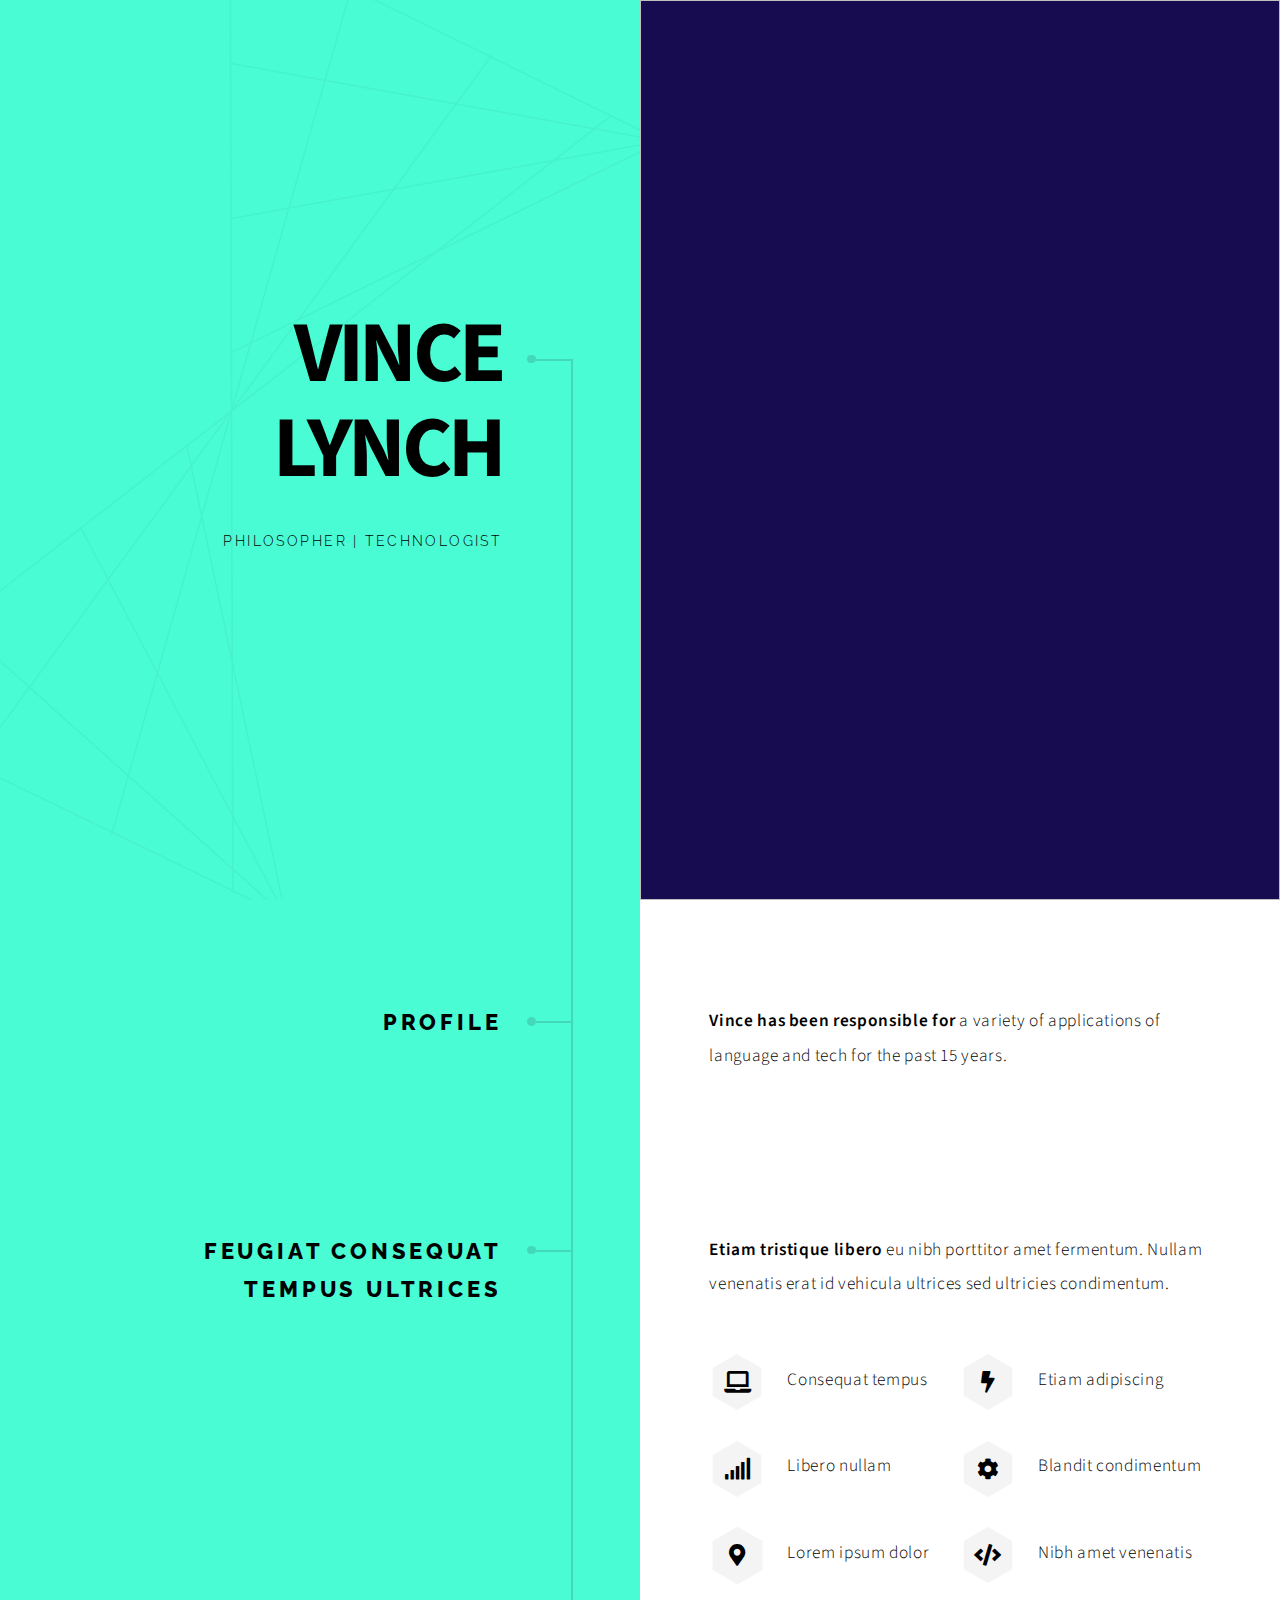
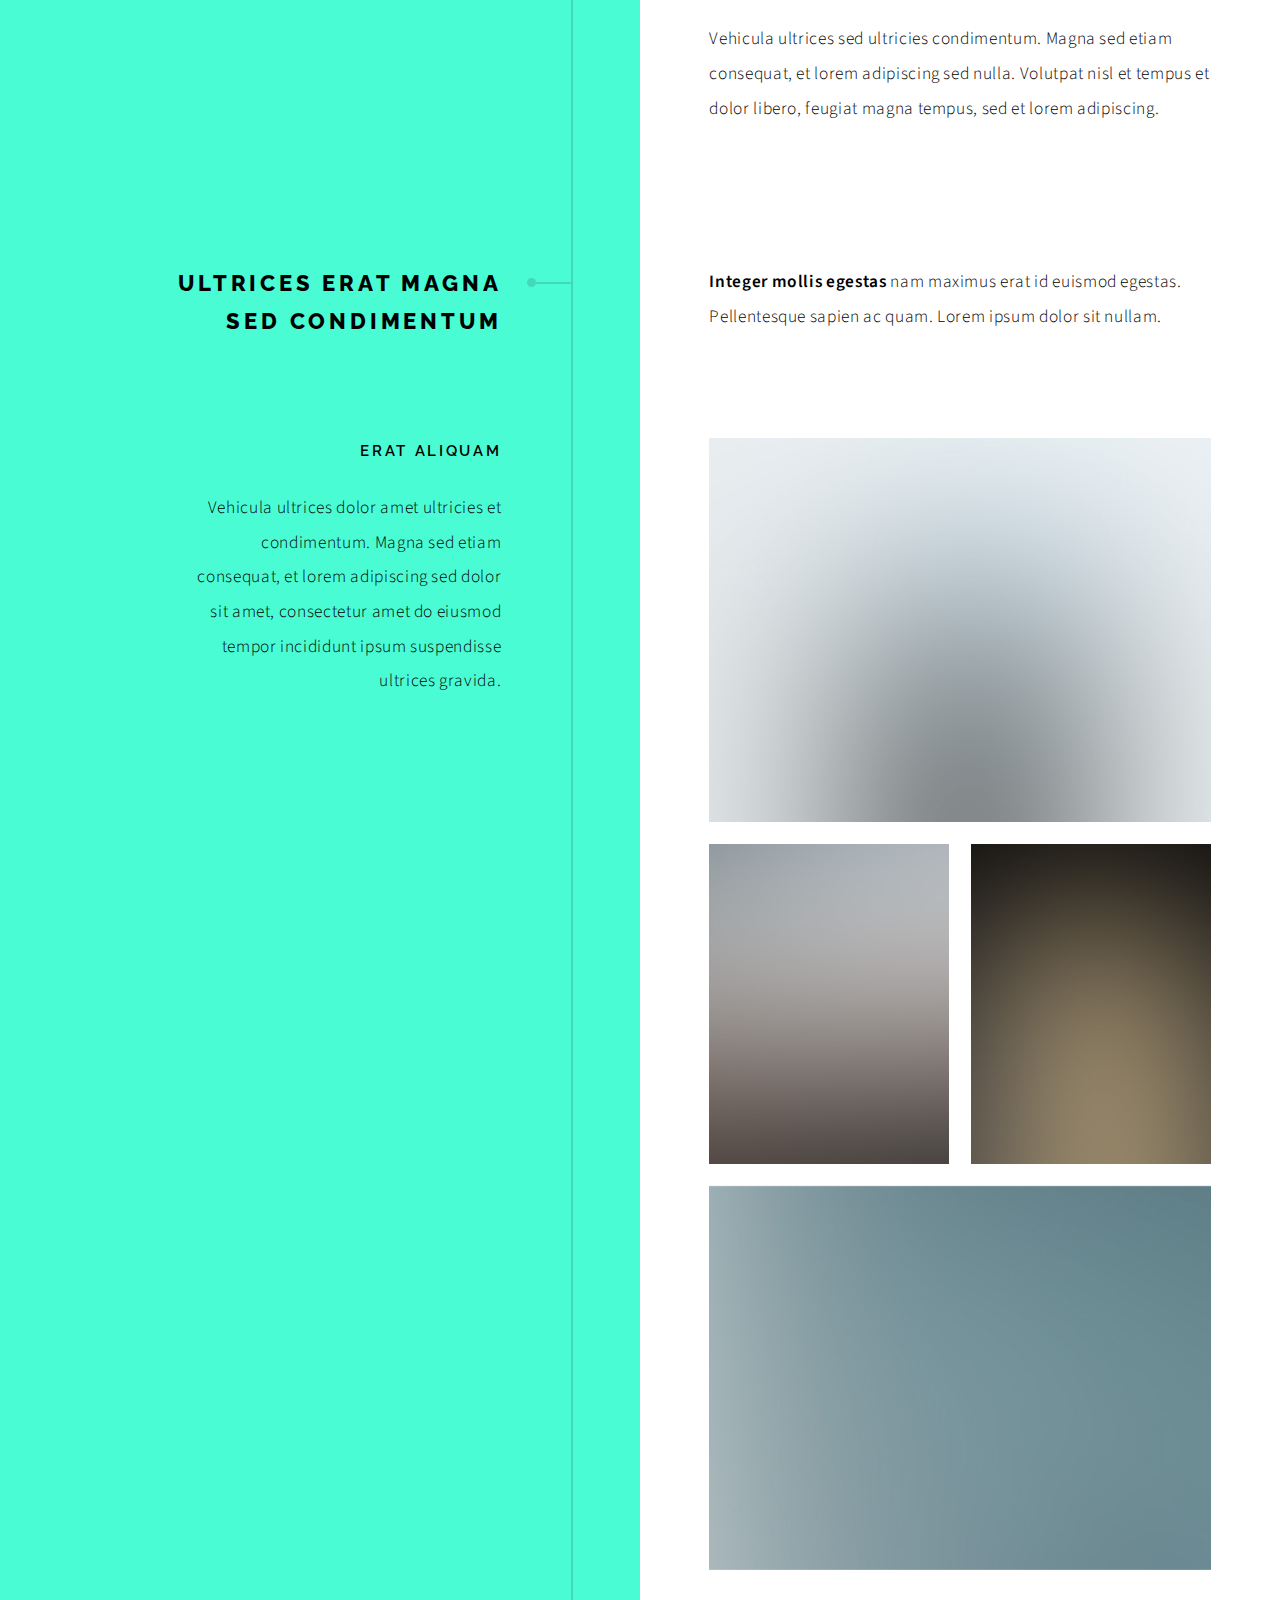
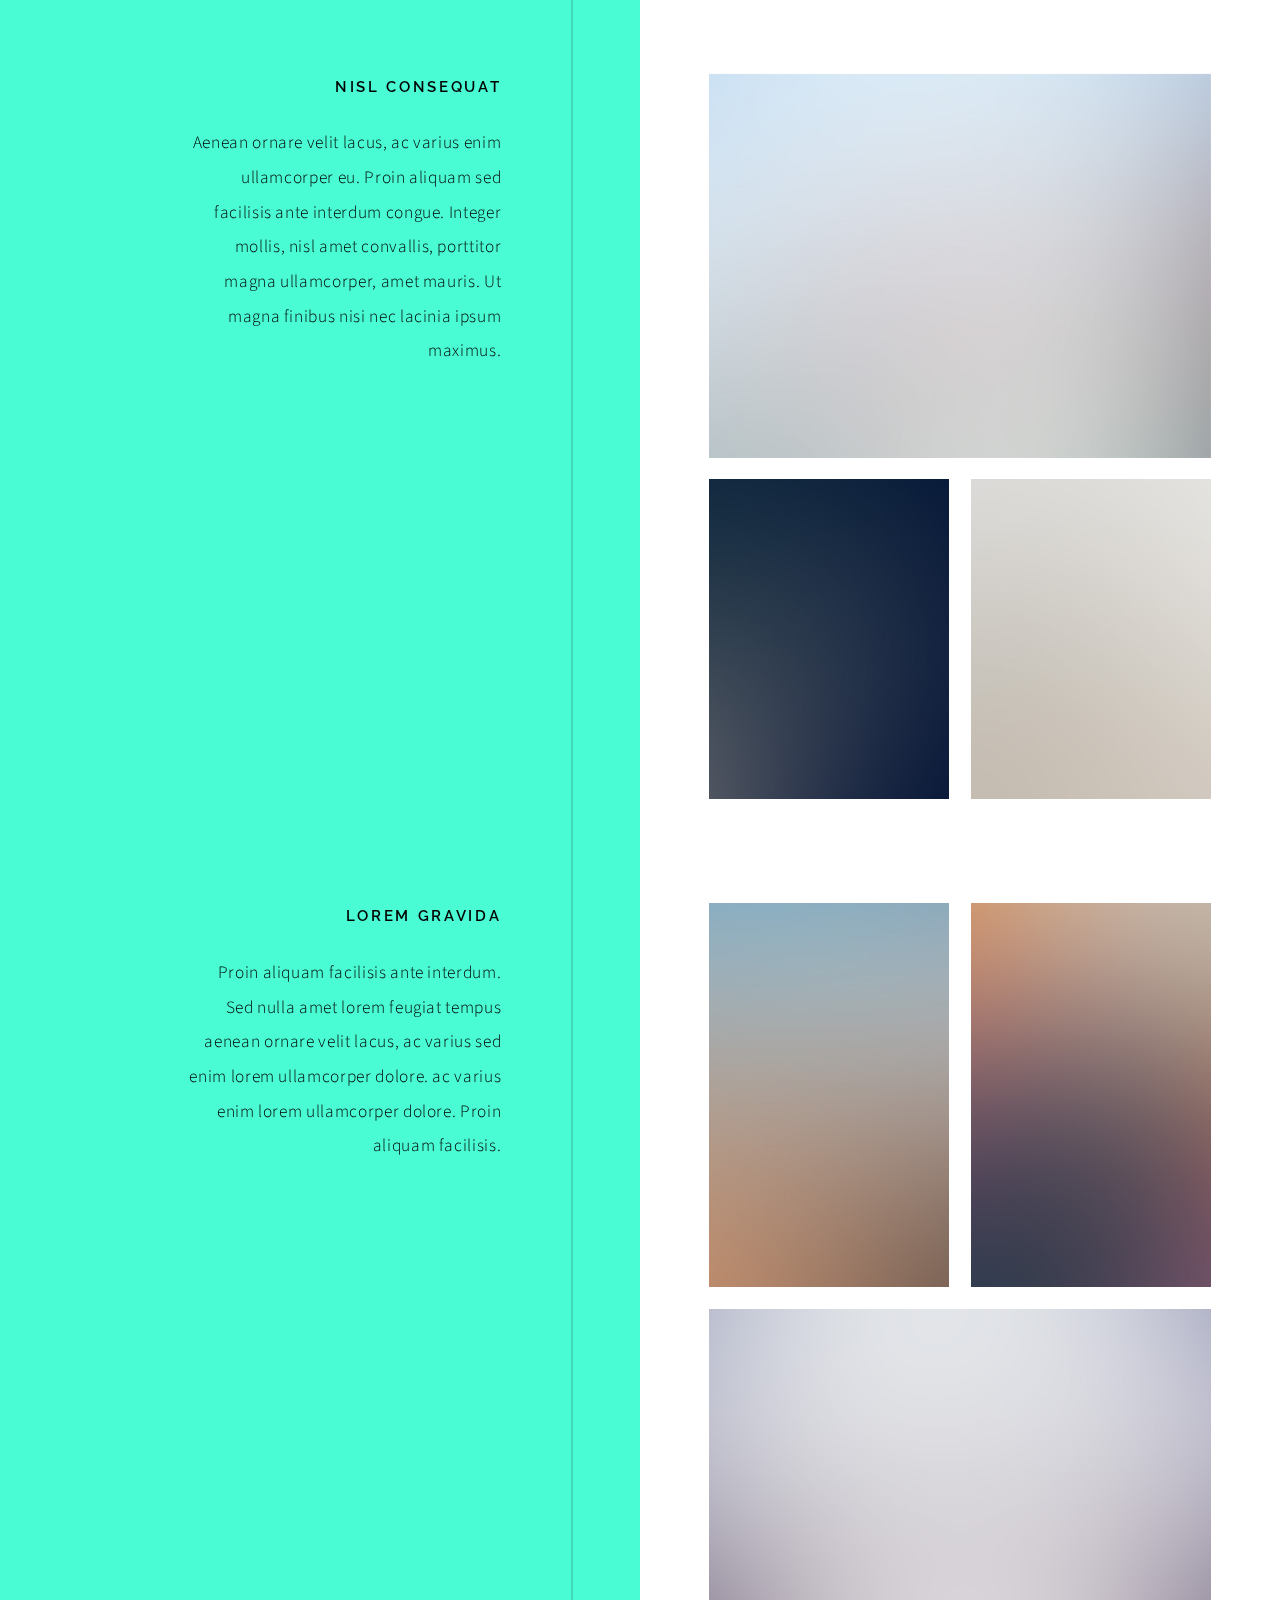
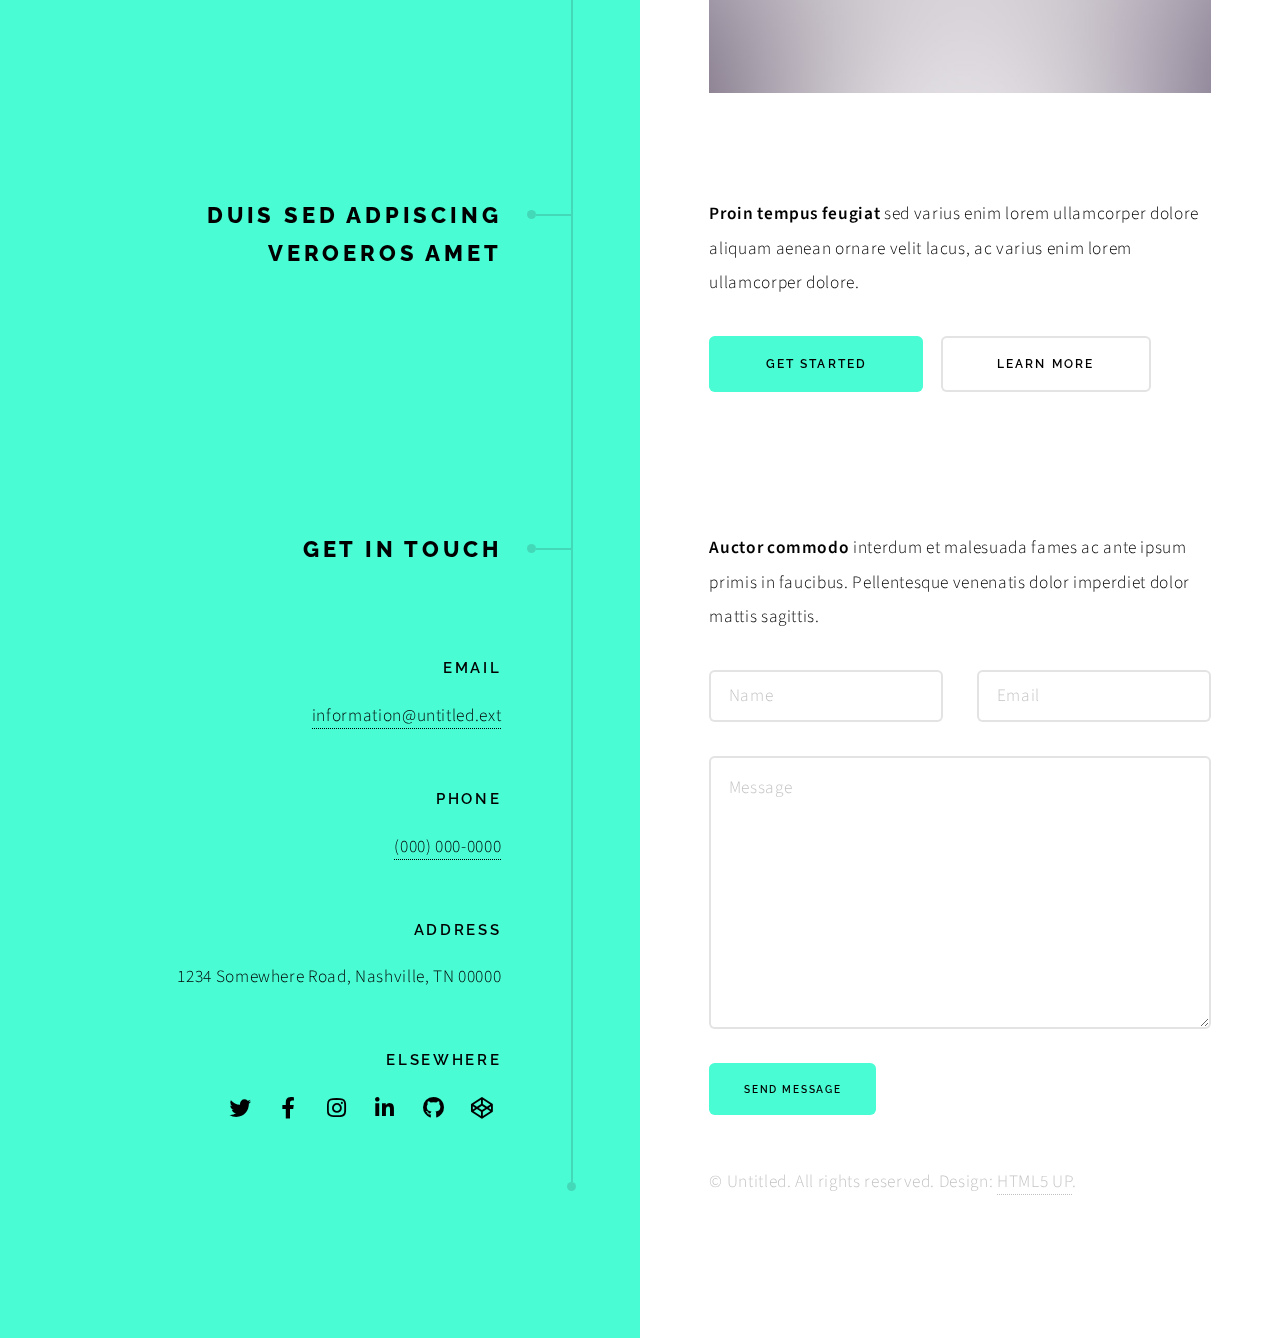
==== commit 76da0a0e: "Add files via upload" ====
--- a/index.html
+++ b/index.html
@@ -11,7 +11,10 @@
 		<meta name="viewport" content="width=device-width, initial-scale=1, user-scalable=no" />
 		<meta name="description" content="" />
 		<meta name="keywords" content="" />
+		<link href="https://fonts.googleapis.com/css?family=Cutive+Mono&display=swap" rel="stylesheet">
+		<link href="https://fonts.googleapis.com/css?family=Hind+Madurai&display=swap" rel="stylesheet">
 		<link rel="stylesheet" href="assets/css/main.css" />
+
 	</head>
 	<body class="is-preload">
 
@@ -21,25 +24,25 @@
 				<!-- Intro -->
 					<section class="intro">
 						<header>
-							<h1>Vince Lynch</h1>
-							<p>A free responsive site template designed by <a href="https://twitter.com/ajlkn">@ajlkn</a> / <a href="https://html5up.net">HTML5 UP</a></p>
+							<h1>VINCE LYNCH</h1>
+							<p>PHILOSOPHER | TECHNOLOGIST</p>
 							<ul class="actions">
-								<li><a href="#first" class="arrow scrolly"><span class="label">Next</span></a></li>
+								
 							</ul>
 						</header>
 						<div class="content">
-							<span class="image fill" data-position="center"><img src="images/pic01.jpg" alt="" /></span>
+							<span class="image fill" data-position="center" style="background: #170c50 !important;"><img alt="" style="background: #170c50 !important;"/></span>
 						</div>
 					</section>
 
 				<!-- Section -->
 					<section id="first">
 						<header>
-							<h2>Magna sed nullam nisl adipiscing</h2>
-						</header>
-						<div class="content">
-							<p><strong>Lorem ipsum dolor</strong> sit amet consectetur adipiscing elit. Duis dapibus rutrum facilisis. Class aptent taciti sociosqu ad litora torquent per conubia nostra, per inceptos himenaeos. Etiam tristique libero eu nibh porttitor amet fermentum. Nullam venenatis erat id vehicula ultrices sed ultricies condimentum. Magna sed etiam consequat, et lorem adipiscing sed nulla. Volutpat nisl et tempus et dolor libero, feugiat magna tempus, sed et lorem adipiscing.</p>
-							<span class="image main"><img src="images/pic02.jpg" alt="" /></span>
+							<h2>Profile</h2>
+						</header>
+						<div class="content" style="color: black">
+							<p><strong>Vince has been responsible for</strong> a variety of applications of language and tech for the past 15 years.</p>
+							<p class="image main"><p src="images/pic02.jpg" alt=""></p></p>
 						</div>
 					</section>
 
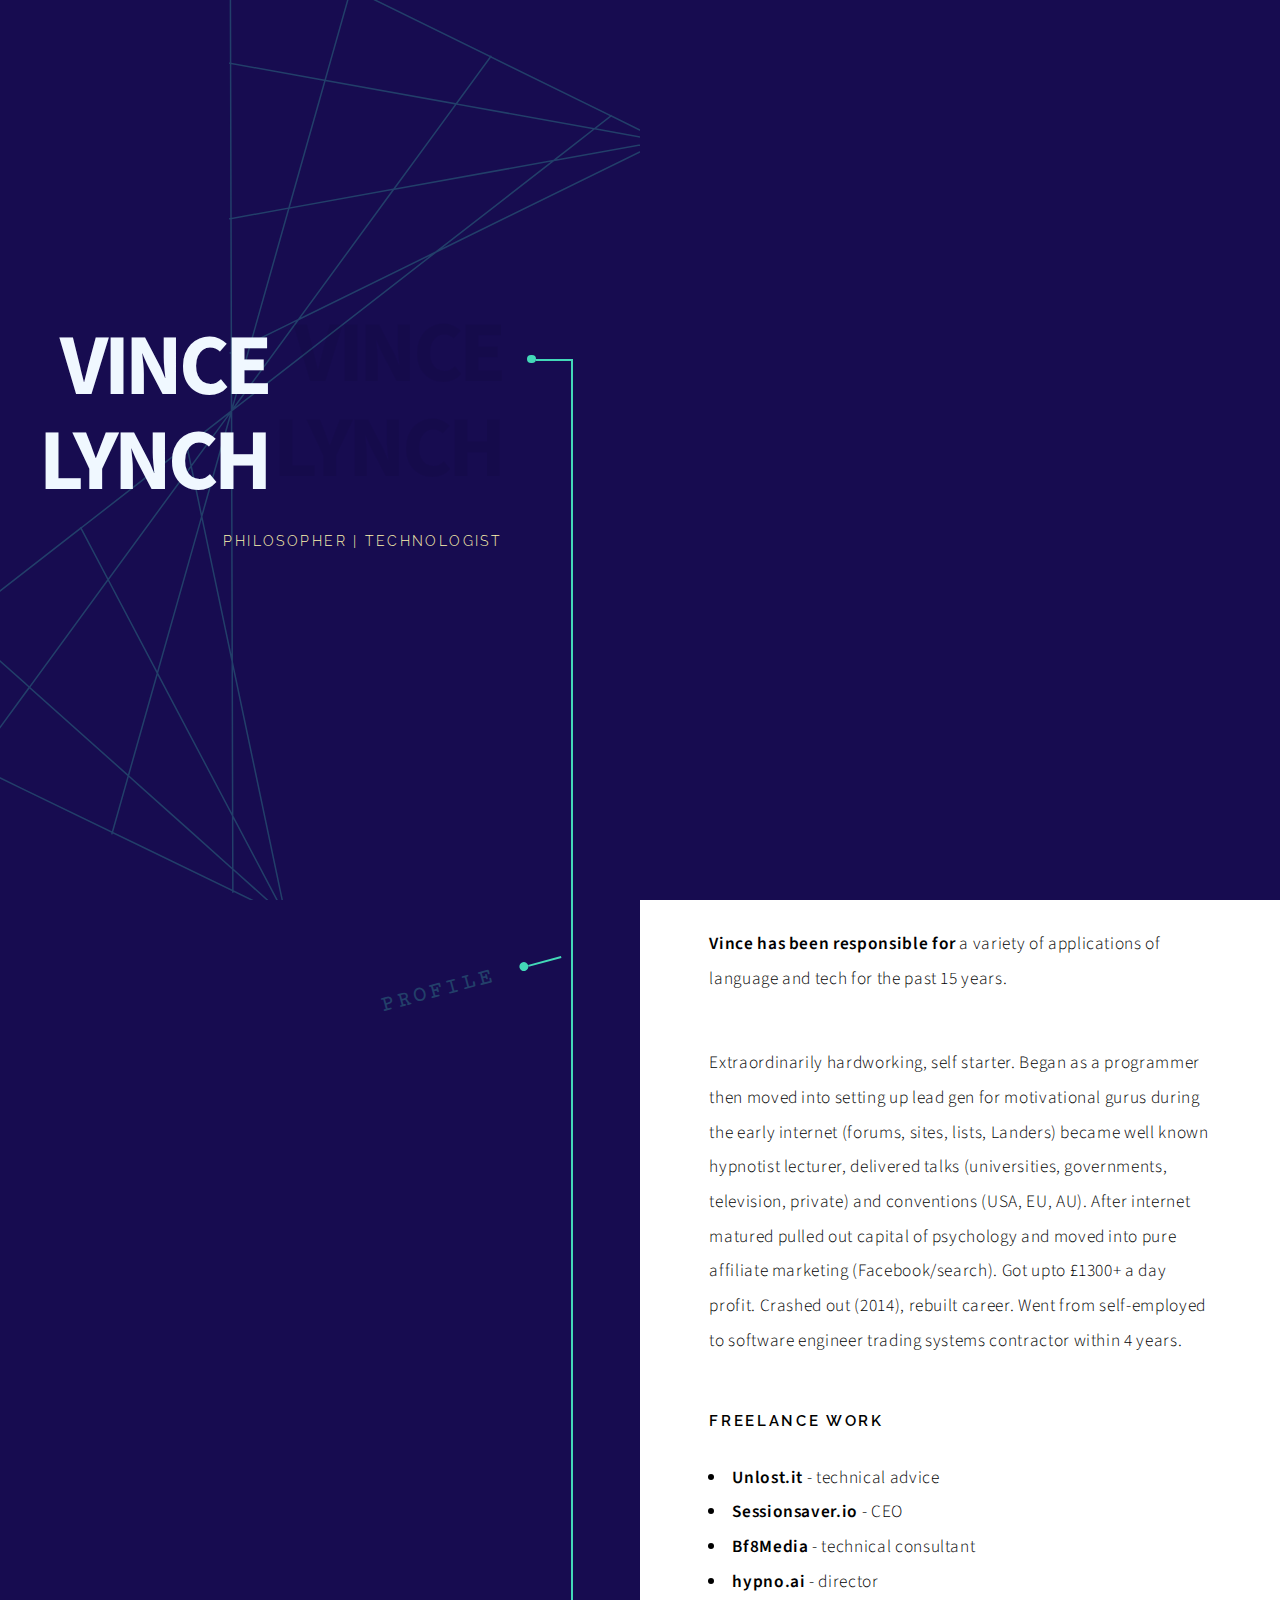
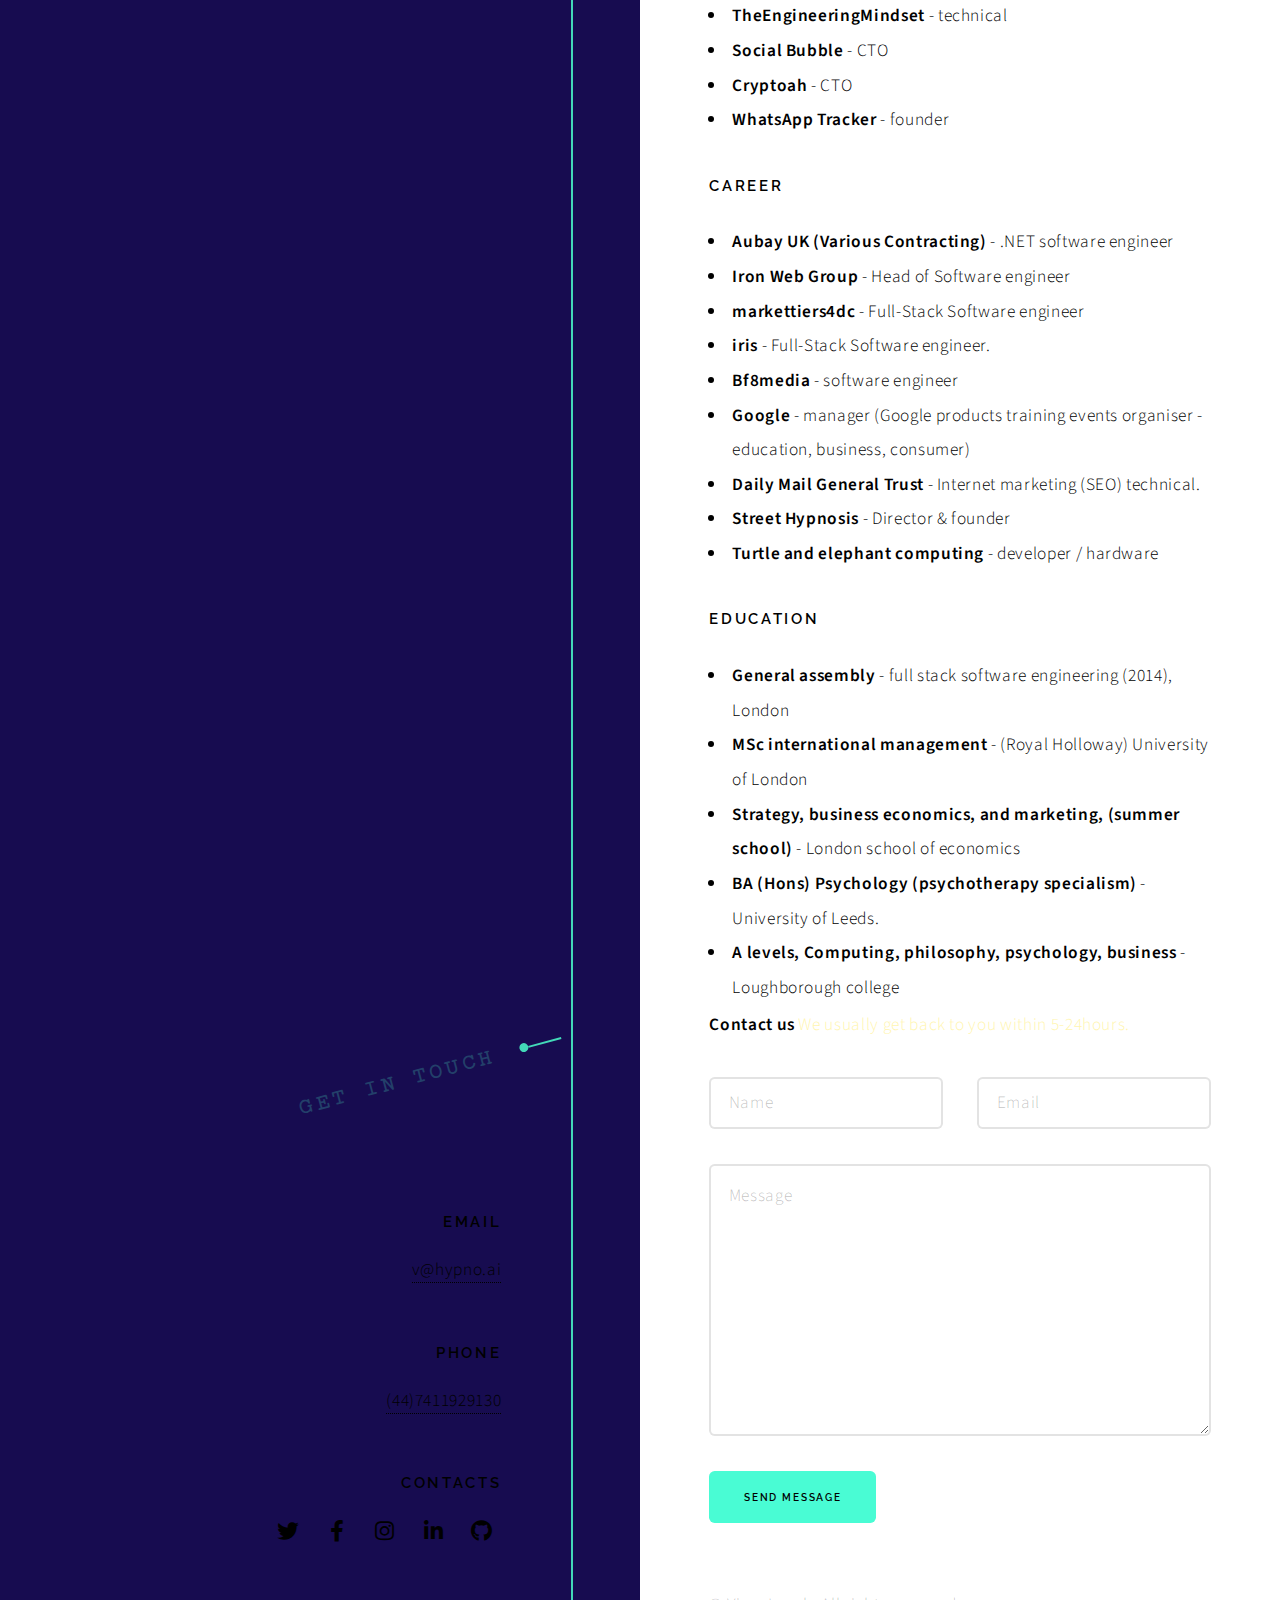
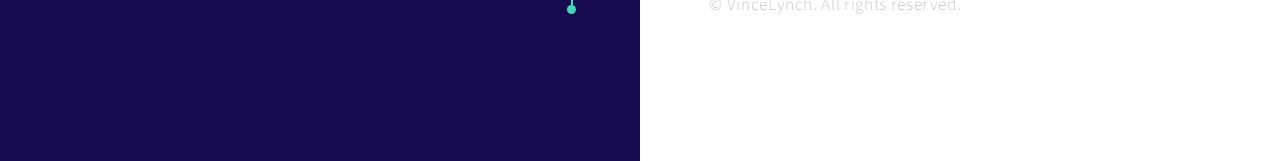
==== commit f39daa36: "Add files via upload" ====
--- a/index.html
+++ b/index.html
@@ -31,7 +31,7 @@
 							</ul>
 						</header>
 						<div class="content">
-							<span class="image fill" data-position="center" style="background: #170c50 !important;"><img alt="" style="background: #170c50 !important;"/></span>
+							<span class="image fill" data-position="center" style="background: #170c50 !important;"><p alt="" style="background: #170c50 !important;"></p></span>
 						</div>
 					</section>
 
@@ -42,375 +42,52 @@
 						</header>
 						<div class="content" style="color: black">
 							<p><strong>Vince has been responsible for</strong> a variety of applications of language and tech for the past 15 years.</p>
+							<p  style="margin-top: 50px;">Extraordinarily hardworking, self starter. Began as a programmer then moved into setting up lead gen for motivational gurus during the early internet (forums, sites, lists, Landers) became well known hypnotist lecturer, delivered talks (universities, governments, television, private) and conventions (USA, EU, AU). After internet matured pulled out capital of psychology and moved into pure affiliate marketing (Facebook/search). Got upto £1300+ a day profit. Crashed out (2014), rebuilt career. Went from self-employed to software engineer trading systems contractor within 4 years.</p>
+							<p style="margin-top: 50px;">
+								<h4>Freelance work</h4>
+								<ul>
+									<li><strong>Unlost.it</strong> - technical advice</li>
+									<li><strong>Sessionsaver.io</strong> - CEO</li>
+									<li><strong>Bf8Media</strong> - technical consultant</li>
+									<li><strong>hypno.ai</strong> - director</li>
+									<li><strong>TheEngineeringMindset</strong> - technical</li>
+									<li><strong>Social Bubble </strong> - CTO</li>
+									<li><strong>Cryptoah</strong> - CTO</li>
+									<li><strong>WhatsApp Tracker</strong> - founder</li>
+								</ul>
+								<h4>Career</h4>
+								<ul>
+									<li><strong>Aubay UK (Various Contracting)</strong> - .NET software engineer</li>
+									<li><strong>Iron Web Group</strong> - Head of Software engineer</li>
+									<li><strong>markettiers4dc</strong> - Full-Stack Software engineer</li>
+									<li><strong>iris</strong> - Full-Stack Software engineer.</li>
+									<li><strong>Bf8media</strong> - software engineer</li>
+									<li><strong>Google </strong> - manager (Google products training events organiser - education, business, consumer)</li>
+									<li><strong>Daily Mail General Trust</strong> - Internet marketing (SEO) technical.</li>
+									<li><strong>Street Hypnosis</strong> - Director & founder</li>
+									<li><strong>Turtle and elephant computing</strong> - developer / hardware</li>
+								</ul>
+								<h4>Education</h4>
+								<ul>
+									<li><strong>General assembly</strong> - full stack software engineering (2014), London</li>
+									<li><strong>MSc international management</strong> - (Royal Holloway) University of London</li>
+									<li><strong>Strategy, business economics, and marketing, (summer school)</strong> - London school of economics</li>
+									<li><strong>BA (Hons) Psychology (psychotherapy specialism)</strong> - University of Leeds.</li>
+									<li><strong>A levels, Computing, philosophy, psychology, business</strong> - Loughborough college</li>
+								</ul>
+
+
+							</p>
 							<p class="image main"><p src="images/pic02.jpg" alt=""></p></p>
 						</div>
 					</section>
 
-				<!-- Section -->
-					<section>
-						<header>
-							<h2>Feugiat consequat tempus ultrices</h2>
-						</header>
-						<div class="content">
-							<p><strong>Etiam tristique libero</strong> eu nibh porttitor amet fermentum. Nullam venenatis erat id vehicula ultrices sed ultricies condimentum.</p>
-							<ul class="feature-icons">
-								<li class="icon solid fa-laptop">Consequat tempus</li>
-								<li class="icon solid fa-bolt">Etiam adipiscing</li>
-								<li class="icon solid fa-signal">Libero nullam</li>
-								<li class="icon solid fa-cog">Blandit condimentum</li>
-								<li class="icon solid fa-map-marker-alt">Lorem ipsum dolor</li>
-								<li class="icon solid fa-code">Nibh amet venenatis</li>
-							</ul>
-							<p>Vehicula ultrices sed ultricies condimentum. Magna sed etiam consequat, et lorem adipiscing sed nulla. Volutpat nisl et tempus et dolor libero, feugiat magna tempus, sed et lorem adipiscing.</p>
-						</div>
-					</section>
-
-				<!-- Section -->
-					<section>
-						<header>
-							<h2>Ultrices erat magna sed condimentum</h2>
-						</header>
-						<div class="content">
-							<p><strong>Integer mollis egestas</strong> nam maximus erat id euismod egestas. Pellentesque sapien ac quam. Lorem ipsum dolor sit nullam.</p>
-
-							<!-- Section -->
-								<section>
-									<header>
-										<h3>Erat aliquam</h3>
-										<p>Vehicula ultrices dolor amet ultricies et condimentum. Magna sed etiam consequat, et lorem adipiscing sed dolor sit amet, consectetur amet do eiusmod tempor incididunt  ipsum suspendisse ultrices gravida.</p>
-									</header>
-									<div class="content">
-										<div class="gallery">
-											<a href="images/gallery/fulls/01.jpg" class="landscape"><img src="images/gallery/thumbs/01.jpg" alt="" /></a>
-											<a href="images/gallery/fulls/02.jpg"><img src="images/gallery/thumbs/02.jpg" alt="" /></a>
-											<a href="images/gallery/fulls/03.jpg"><img src="images/gallery/thumbs/03.jpg" alt="" /></a>
-											<a href="images/gallery/fulls/04.jpg" class="landscape"><img src="images/gallery/thumbs/04.jpg" alt="" /></a>
-										</div>
-									</div>
-								</section>
-
-							<!-- Section -->
-								<section>
-									<header>
-										<h3>Nisl consequat</h3>
-										<p>Aenean ornare velit lacus, ac varius enim ullamcorper eu. Proin aliquam sed facilisis ante interdum congue. Integer mollis, nisl amet convallis, porttitor magna ullamcorper, amet mauris. Ut magna finibus nisi nec lacinia ipsum maximus.</p>
-									</header>
-									<div class="content">
-										<div class="gallery">
-											<a href="images/gallery/fulls/05.jpg" class="landscape"><img src="images/gallery/thumbs/05.jpg" alt="" /></a>
-											<a href="images/gallery/fulls/06.jpg"><img src="images/gallery/thumbs/06.jpg" alt="" /></a>
-											<a href="images/gallery/fulls/07.jpg"><img src="images/gallery/thumbs/07.jpg" alt="" /></a>
-										</div>
-									</div>
-								</section>
-
-							<!-- Section -->
-								<section>
-									<header>
-										<h3>Lorem gravida</h3>
-										<p>Proin aliquam facilisis ante interdum. Sed nulla amet lorem feugiat tempus aenean ornare velit lacus, ac varius sed enim lorem ullamcorper dolore.  ac varius enim lorem ullamcorper dolore. Proin aliquam facilisis.</p>
-									</header>
-									<div class="content">
-										<div class="gallery">
-											<a href="images/gallery/fulls/08.jpg" class="portrait"><img src="images/gallery/thumbs/08.jpg" alt="" /></a>
-											<a href="images/gallery/fulls/09.jpg" class="portrait"><img src="images/gallery/thumbs/09.jpg" alt="" /></a>
-											<a href="images/gallery/fulls/10.jpg" class="landscape"><img src="images/gallery/thumbs/10.jpg" alt="" /></a>
-										</div>
-									</div>
-								</section>
-
-						</div>
-					</section>
-
-				<!-- Section -->
-					<section>
-						<header>
-							<h2>Duis sed adpiscing veroeros amet</h2>
-						</header>
-						<div class="content">
-							<p><strong>Proin tempus feugiat</strong> sed varius enim lorem ullamcorper dolore aliquam aenean ornare velit lacus, ac varius enim lorem ullamcorper dolore.</p>
-							<ul class="actions">
-								<li><a href="#" class="button primary large">Get Started</a></li>
-								<li><a href="#" class="button large">Learn More</a></li>
-							</ul>
-						</div>
-					</section>
-
-				<!-- Elements -->
-				<!--
-					<section>
-						<header>
-							<h2>Elements</h2>
-						</header>
-						<div class="content">
-
-							<section>
-								<header>
-									<h3>Text</h3>
-								</header>
-								<div class="content">
-									<p>This is <b>bold</b> and this is <strong>strong</strong>. This is <i>italic</i> and this is <em>emphasized</em>.
-									This is <sup>superscript</sup> text and this is <sub>subscript</sub> text.
-									This is <u>underlined</u> and this is code: <code>for (;;) { ... }</code>. Finally, <a href="#">this is a link</a>.</p>
-									<hr />
-									<h2>Heading Level 2</h2>
-									<h3>Heading Level 3</h3>
-									<h4>Heading Level 4</h4>
-									<h5>Heading Level 5</h5>
-									<hr />
-									<h5>Blockquote</h5>
-									<blockquote>Fringilla nisl. Donec accumsan interdum nisi, quis tincidunt felis sagittis eget tempus euismod. Vestibulum ante ipsum primis in faucibus vestibulum. Blandit adipiscing eu felis iaculis volutpat ac adipiscing accumsan faucibus. Vestibulum ante ipsum primis in faucibus lorem ipsum dolor sit amet nullam adipiscing eu felis.</blockquote>
-									<h5>Preformatted</h5>
-									<pre><code>i = 0;
-
-while (!deck.isInOrder()) {
-  print 'Iteration ' + i;
-  deck.shuffle();
-  i++;
-}
-
-print 'Sorted in ' + i + ' iterations.';</code></pre>
-								</div>
-							</section>
-
-							<section>
-								<header>
-									<h3>Lists</h3>
-								</header>
-								<div class="content">
-
-									<h4>Unordered</h4>
-									<ul>
-										<li>Dolor pulvinar etiam.</li>
-										<li>Sagittis adipiscing.</li>
-										<li>Felis enim feugiat.</li>
-									</ul>
-
-									<h4>Alternate</h4>
-									<ul class="alt">
-										<li>Dolor pulvinar etiam.</li>
-										<li>Sagittis adipiscing.</li>
-										<li>Felis enim feugiat.</li>
-									</ul>
-
-									<h4>Ordered</h4>
-									<ol>
-										<li>Dolor pulvinar etiam.</li>
-										<li>Etiam vel felis viverra.</li>
-										<li>Felis enim feugiat.</li>
-										<li>Dolor pulvinar etiam.</li>
-										<li>Etiam vel felis lorem.</li>
-										<li>Felis enim et feugiat.</li>
-									</ol>
-									<h4>Icons</h4>
-									<ul class="icons">
-										<li><a href="#" class="icon brands fa-twitter"><span class="label">Twitter</span></a></li>
-										<li><a href="#" class="icon brands fa-facebook-f"><span class="label">Facebook</span></a></li>
-										<li><a href="#" class="icon brands fa-instagram"><span class="label">Instagram</span></a></li>
-										<li><a href="#" class="icon brands fa-github"><span class="label">Github</span></a></li>
-									</ul>
-
-									<h4>Actions</h4>
-									<ul class="actions">
-										<li><a href="#" class="button primary">Default</a></li>
-										<li><a href="#" class="button">Default</a></li>
-									</ul>
-									<ul class="actions stacked">
-										<li><a href="#" class="button primary">Default</a></li>
-										<li><a href="#" class="button">Default</a></li>
-									</ul>
-								</div>
-							</section>
-
-							<section>
-								<header>
-									<h3>Table</h3>
-								</header>
-								<div class="content">
-									<h4>Default</h4>
-									<div class="table-wrapper">
-										<table>
-											<thead>
-												<tr>
-													<th>Name</th>
-													<th>Description</th>
-													<th>Price</th>
-												</tr>
-											</thead>
-											<tbody>
-												<tr>
-													<td>Item One</td>
-													<td>Ante turpis integer aliquet porttitor.</td>
-													<td>29.99</td>
-												</tr>
-												<tr>
-													<td>Item Two</td>
-													<td>Vis ac commodo adipiscing arcu aliquet.</td>
-													<td>19.99</td>
-												</tr>
-												<tr>
-													<td>Item Three</td>
-													<td> Morbi faucibus arcu accumsan lorem.</td>
-													<td>29.99</td>
-												</tr>
-												<tr>
-													<td>Item Four</td>
-													<td>Vitae integer tempus condimentum.</td>
-													<td>19.99</td>
-												</tr>
-												<tr>
-													<td>Item Five</td>
-													<td>Ante turpis integer aliquet porttitor.</td>
-													<td>29.99</td>
-												</tr>
-											</tbody>
-											<tfoot>
-												<tr>
-													<td colspan="2"></td>
-													<td>100.00</td>
-												</tr>
-											</tfoot>
-										</table>
-									</div>
-
-									<h4>Alternate</h4>
-									<div class="table-wrapper">
-										<table class="alt">
-											<thead>
-												<tr>
-													<th>Name</th>
-													<th>Description</th>
-													<th>Price</th>
-												</tr>
-											</thead>
-											<tbody>
-												<tr>
-													<td>Item One</td>
-													<td>Ante turpis integer aliquet porttitor.</td>
-													<td>29.99</td>
-												</tr>
-												<tr>
-													<td>Item Two</td>
-													<td>Vis ac commodo adipiscing arcu aliquet.</td>
-													<td>19.99</td>
-												</tr>
-												<tr>
-													<td>Item Three</td>
-													<td> Morbi faucibus arcu accumsan lorem.</td>
-													<td>29.99</td>
-												</tr>
-												<tr>
-													<td>Item Four</td>
-													<td>Vitae integer tempus condimentum.</td>
-													<td>19.99</td>
-												</tr>
-												<tr>
-													<td>Item Five</td>
-													<td>Ante turpis integer aliquet porttitor.</td>
-													<td>29.99</td>
-												</tr>
-											</tbody>
-											<tfoot>
-												<tr>
-													<td colspan="2"></td>
-													<td>100.00</td>
-												</tr>
-											</tfoot>
-										</table>
-									</div>
-								</div>
-							</section>
-
-							<section>
-								<header>
-									<h3>Buttons</h3>
-								</header>
-								<div class="content">
-									<ul class="actions">
-										<li><a href="#" class="button primary">Primary</a></li>
-										<li><a href="#" class="button">Default</a></li>
-									</ul>
-									<ul class="actions">
-										<li><a href="#" class="button large">Large</a></li>
-										<li><a href="#" class="button">Default</a></li>
-										<li><a href="#" class="button small">Small</a></li>
-									</ul>
-									<ul class="actions">
-										<li><a href="#" class="button primary icon solid fa-download">Icon</a></li>
-										<li><a href="#" class="button icon solid fa-download">Icon</a></li>
-									</ul>
-									<ul class="actions">
-										<li><span class="button primary disabled">Disabled</span></li>
-										<li><span class="button disabled">Disabled</span></li>
-									</ul>
-								</div>
-							</section>
-
-							<section>
-								<header>
-									<h3>Form</h3>
-								</header>
-								<div class="content">
-									<form method="post" action="#">
-										<div class="fields">
-											<div class="field half">
-												<label for="demo-name">Name</label>
-												<input type="text" name="demo-name" id="demo-name" value="" placeholder="Jane Doe" />
-											</div>
-											<div class="field half">
-												<label for="demo-email">Email</label>
-												<input type="email" name="demo-email" id="demo-email" value="" placeholder="jane@untitled.tld" />
-											</div>
-											<div class="field">
-												<label for="demo-category">Category</label>
-												<select name="demo-category" id="demo-category">
-													<option value="">-</option>
-													<option value="1">Manufacturing</option>
-													<option value="1">Shipping</option>
-													<option value="1">Administration</option>
-													<option value="1">Human Resources</option>
-												</select>
-											</div>
-											<div class="field half">
-												<input type="radio" id="demo-priority-low" name="demo-priority" checked>
-												<label for="demo-priority-low">Low</label>
-											</div>
-											<div class="field half">
-												<input type="radio" id="demo-priority-high" name="demo-priority">
-												<label for="demo-priority-high">High</label>
-											</div>
-											<div class="field half">
-												<input type="checkbox" id="demo-copy" name="demo-copy">
-												<label for="demo-copy">Email me a copy</label>
-											</div>
-											<div class="field half">
-												<input type="checkbox" id="demo-human" name="demo-human" checked>
-												<label for="demo-human">Not a robot</label>
-											</div>
-											<div class="field">
-												<label for="demo-message">Message</label>
-												<textarea name="demo-message" id="demo-message" placeholder="Enter your message" rows="6"></textarea>
-											</div>
-										</div>
-										<ul class="actions">
-											<li><input type="submit" value="Send Message" class="primary" /></li>
-											<li><input type="reset" value="Reset" /></li>
-										</ul>
-									</form>
-								</div>
-							</section>
-
-						</div>
-					</section>
-				-->
-
-				<!-- Section -->
 					<section>
 						<header>
 							<h2>Get in touch</h2>
 						</header>
 						<div class="content">
-							<p><strong>Auctor commodo</strong> interdum et malesuada fames ac ante ipsum primis in faucibus. Pellentesque venenatis dolor imperdiet dolor mattis sagittis.</p>
+							<p><strong>Contact us</strong> We usually get back to you within 5-24hours.</p>
 							<form>
 								<div class="fields">
 									<div class="field half">
@@ -432,25 +109,20 @@
 							<ul class="items">
 								<li>
 									<h3>Email</h3>
-									<a href="#">information@untitled.ext</a>
+									<a href="mailto:v@hypno.ai">v@hypno.ai</a>
 								</li>
 								<li>
 									<h3>Phone</h3>
-									<a href="#">(000) 000-0000</a>
+									<a href="#">(44)7411929130</a>
 								</li>
 								<li>
-									<h3>Address</h3>
-									<span>1234 Somewhere Road, Nashville, TN 00000</span>
-								</li>
-								<li>
-									<h3>Elsewhere</h3>
+									<h3>Contacts</h3>
 									<ul class="icons">
-										<li><a href="#" class="icon brands fa-twitter"><span class="label">Twitter</span></a></li>
-										<li><a href="#" class="icon brands fa-facebook-f"><span class="label">Facebook</span></a></li>
-										<li><a href="#" class="icon brands fa-instagram"><span class="label">Instagram</span></a></li>
-										<li><a href="#" class="icon brands fa-linkedin-in"><span class="label">LinkedIn</span></a></li>
-										<li><a href="#" class="icon brands fa-github"><span class="label">GitHub</span></a></li>
-										<li><a href="#" class="icon brands fa-codepen"><span class="label">Codepen</span></a></li>
+										<li><a href="https://twitter.com/AiHypno" class="icon brands fa-twitter"><span class="label">Twitter</span></a></li>
+										<li><a href="https://facebook.com/vincelynch" class="icon brands fa-facebook-f"><span class="label">Facebook</span></a></li>
+										<li><a href="https://www.instagram.com/_vinceagram/" class="icon brands fa-instagram"><span class="label">Instagram</span></a></li>
+										<li><a href="https://www.linkedin.com/in/vince-lynch/" class="icon brands fa-linkedin-in"><span class="label">LinkedIn</span></a></li>
+										<li><a href="https://github.com/vince-lynch/" class="icon brands fa-github"><span class="label">GitHub</span></a></li>
 									</ul>
 								</li>
 							</ul>
@@ -458,7 +130,7 @@
 					</section>
 
 				<!-- Copyright -->
-					<div class="copyright">&copy; Untitled. All rights reserved. Design: <a href="https://html5up.net">HTML5 UP</a>.</div>
+					<div class="copyright">&copy; VinceLynch. All rights reserved. </div>
 
 			</div>
 
--- a/assets/css/main.css
+++ b/assets/css/main.css
@@ -1,10 +1,10 @@
 @import url(fontawesome-all.min.css);
 @import url("https://fonts.googleapis.com/css?family=Source+Sans+Pro:300,600,700,300i,600i,700i|Raleway:600,800");
 
-/*
-	Paradigm Shift by HTML5 UP
-	html5up.net | @ajlkn
-	Free for personal and commercial use under the CCA 3.0 license (html5up.net/license)
+/*
+	Paradigm Shift by HTML5 UP
+	html5up.net | @ajlkn
+	Free for personal and commercial use under the CCA 3.0 license (html5up.net/license)
 */
 
 html, body, div, span, applet, object,
@@ -162,7 +162,7 @@
 	}
 
 	body, input, select, textarea {
-		color: #000000;
+		color: #fff5af;
 		font-family: "Source Sans Pro", Helvetica, sans-serif;
 		font-size: 1rem;
 		font-weight: 300;
@@ -3879,4 +3879,47 @@
 			padding: 4rem;
 		}
 
-	}+	}
+
+
+#wrapper:before {
+    background-attachment: fixed;
+    background-color: #170c50;
+    background-image: url(data:image/svg+xml;charset=utf8,%3Csvg xmlns='http://www.w3.org/2000/svg' v…z M784.62,1139.38l41.54,20.13l56.45-22.67 L784.62,1139.38z'/%3E %3C/svg%3E);
+    background-position: -50% 10%;
+    background-repeat: repeat-y;
+    background-size: 75% auto;
+    content: '';
+    display: block;
+    height: 100%;
+    left: 0;
+    position: absolute;
+    color: white;
+    top: 0;
+    width: 50vw;
+    z-index: -1;
+    font-family: 'Hind Madurai', sans-serif !important;
+}
+
+#wrapper h1{
+	width: 20rem;
+    color: #0000000d !important;
+    text-shadow: aliceblue -234px 13px;
+}
+
+
+h2 {
+    font-size: 1.25rem;
+    font-weight: 800;
+    margin: 0 0 2rem 0;
+    /* border: 76px solid #150b4c; */
+    transform: rotate(345deg);
+    font-family: 'Cutive Mono', monospace;
+    color: #23406a;
+    text-shadow: yellow;
+    text-shadow: 0px;
+}
+
+.content p {
+    margin: -77px 0 2rem 0;
+}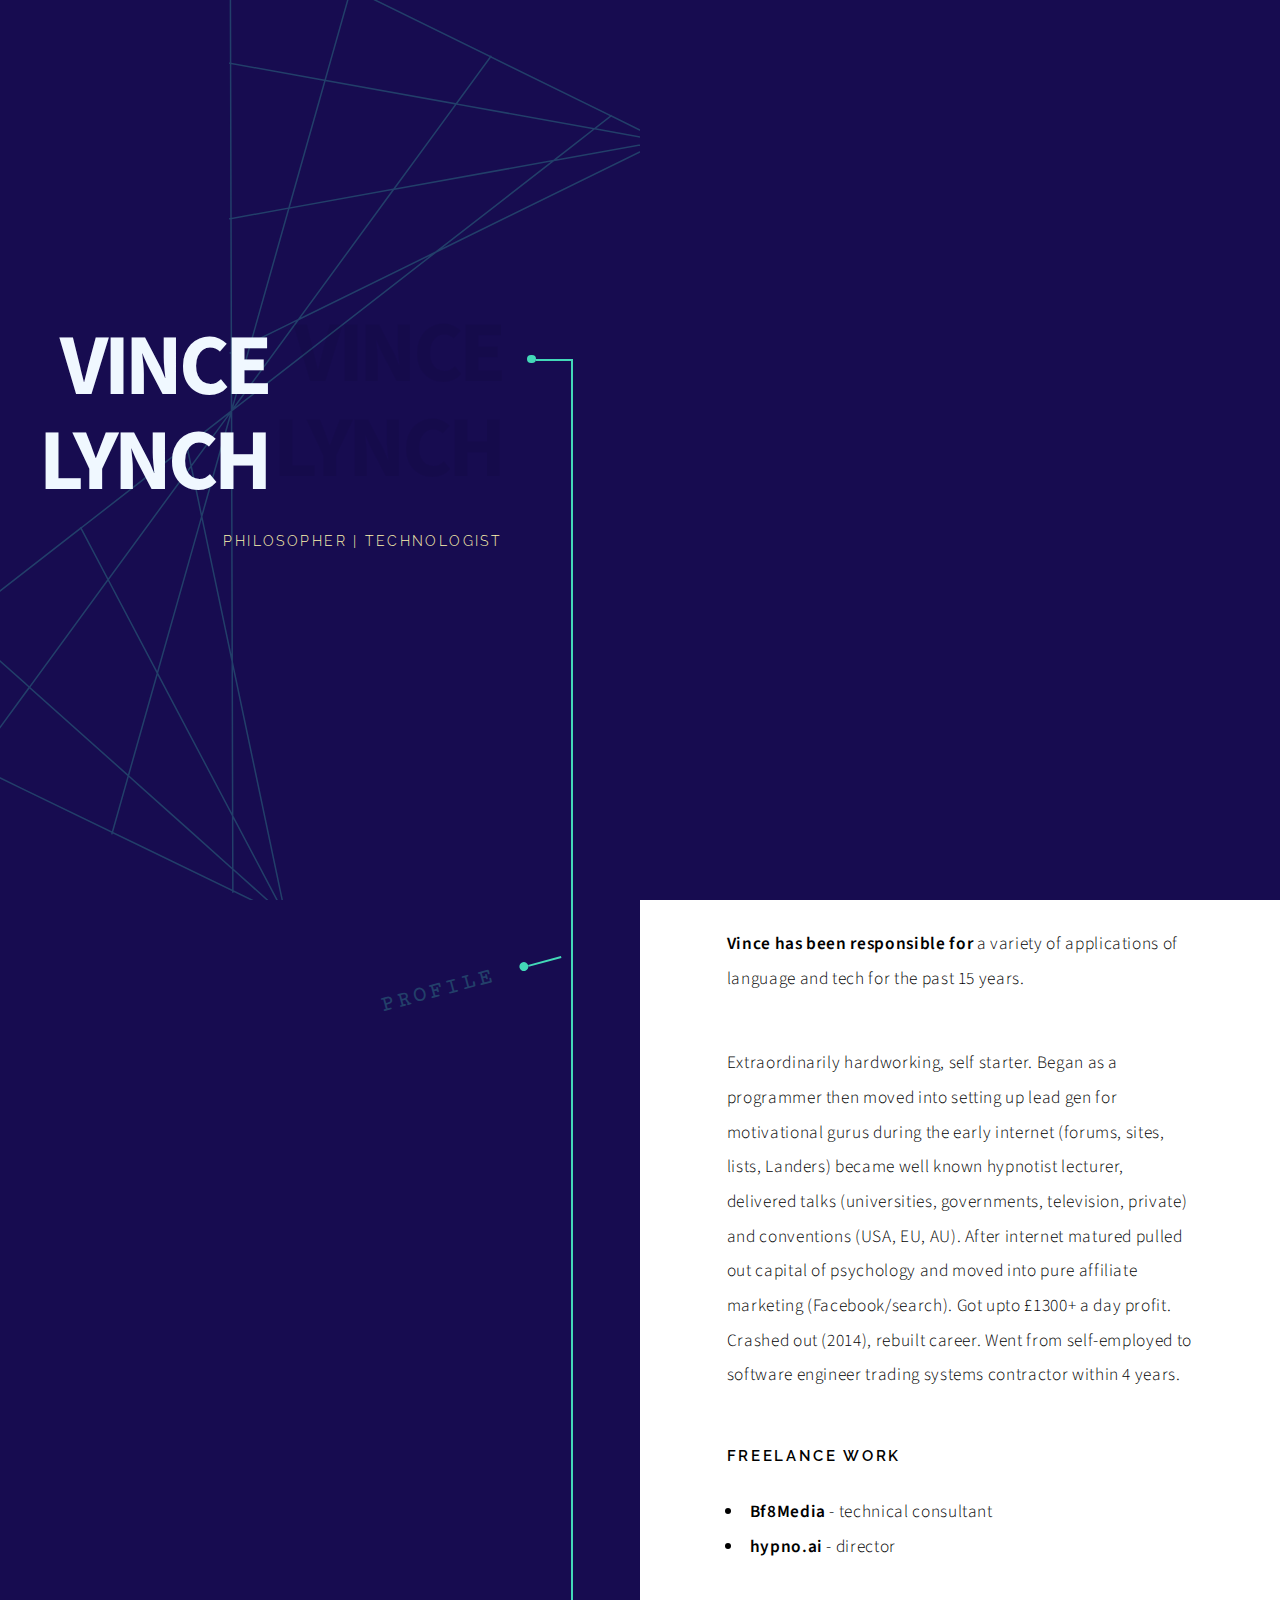
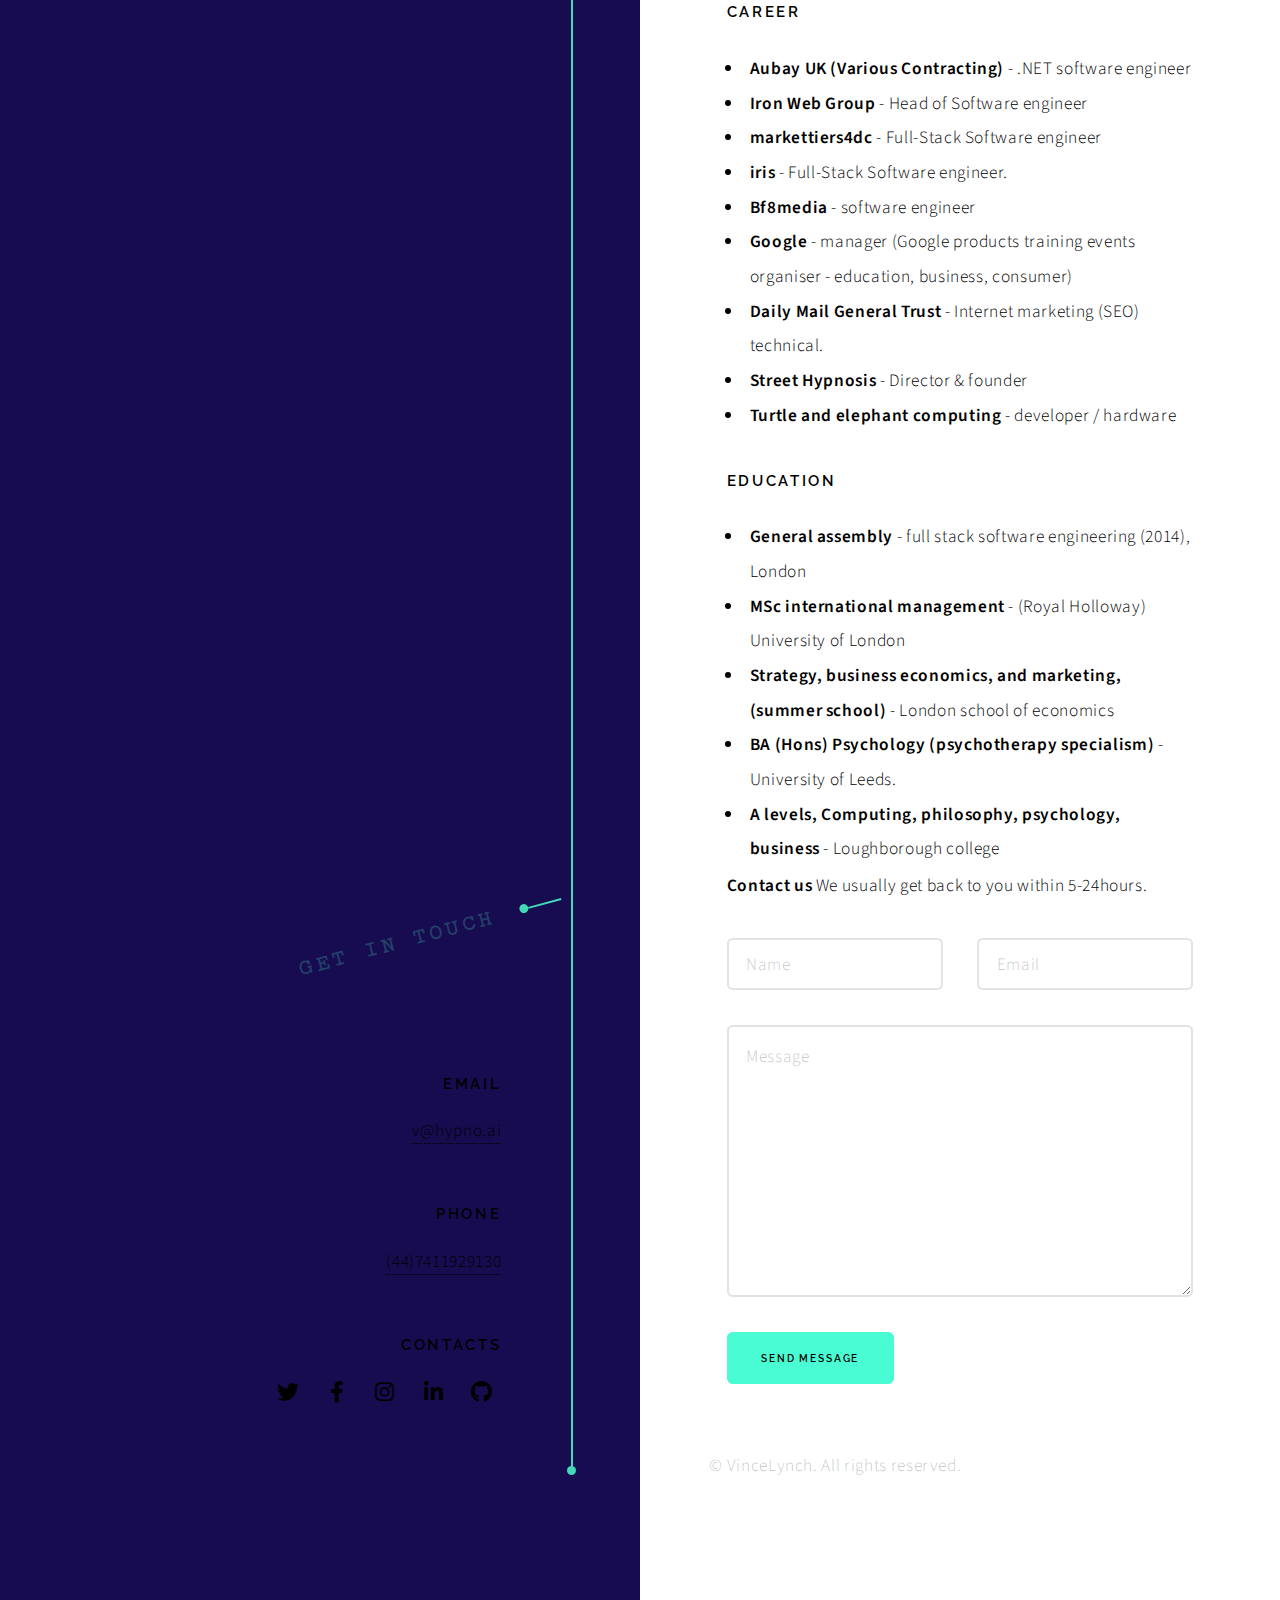
==== commit 0f9d8b72: "Update and rename index.html2 to index.html" ====
--- a/index.html
+++ b/index.html
@@ -46,14 +46,8 @@
 							<p style="margin-top: 50px;">
 								<h4>Freelance work</h4>
 								<ul>
-									<li><strong>Unlost.it</strong> - technical advice</li>
-									<li><strong>Sessionsaver.io</strong> - CEO</li>
 									<li><strong>Bf8Media</strong> - technical consultant</li>
 									<li><strong>hypno.ai</strong> - director</li>
-									<li><strong>TheEngineeringMindset</strong> - technical</li>
-									<li><strong>Social Bubble </strong> - CTO</li>
-									<li><strong>Cryptoah</strong> - CTO</li>
-									<li><strong>WhatsApp Tracker</strong> - founder</li>
 								</ul>
 								<h4>Career</h4>
 								<ul>
--- a/assets/css/main.css
+++ b/assets/css/main.css
@@ -3922,4 +3922,9 @@
 
 .content p {
     margin: -77px 0 2rem 0;
+}
+
+#wrapper section > .content {
+    padding: 0 5rem;
+    color: black;
 }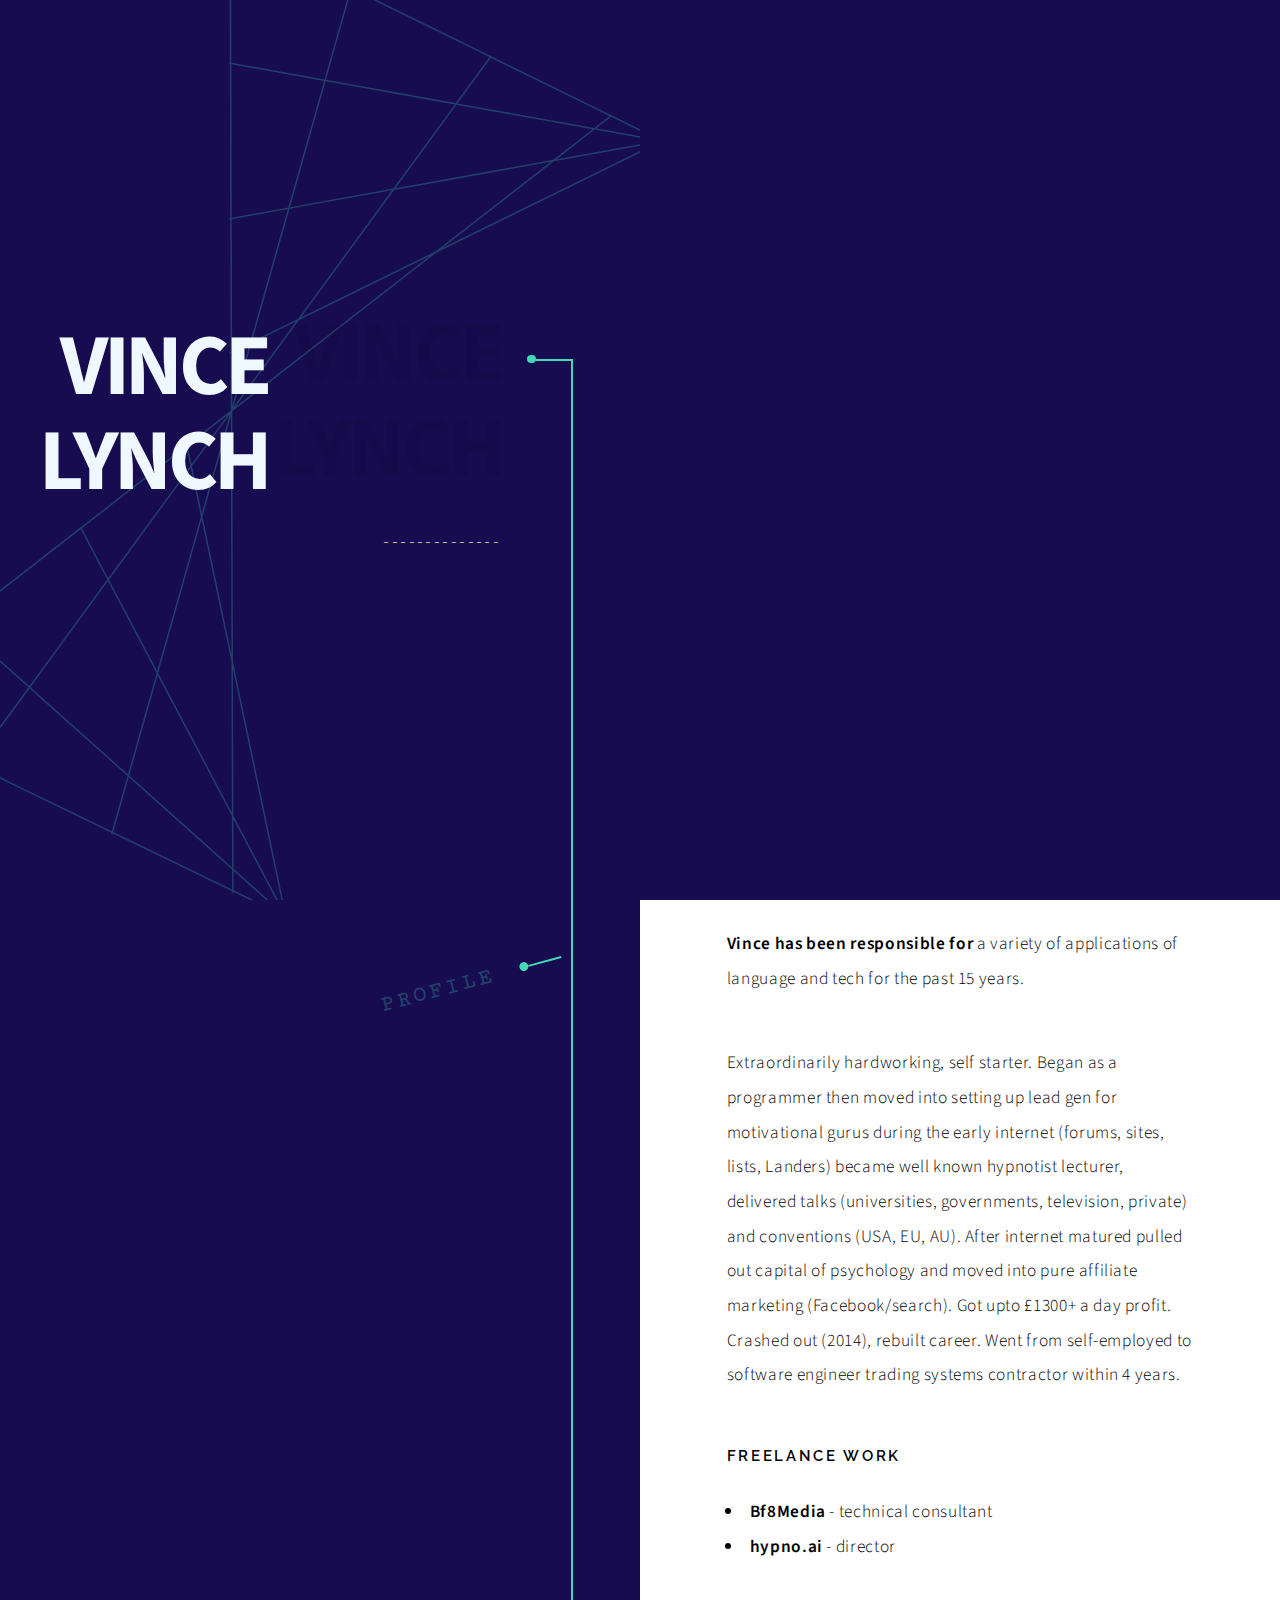
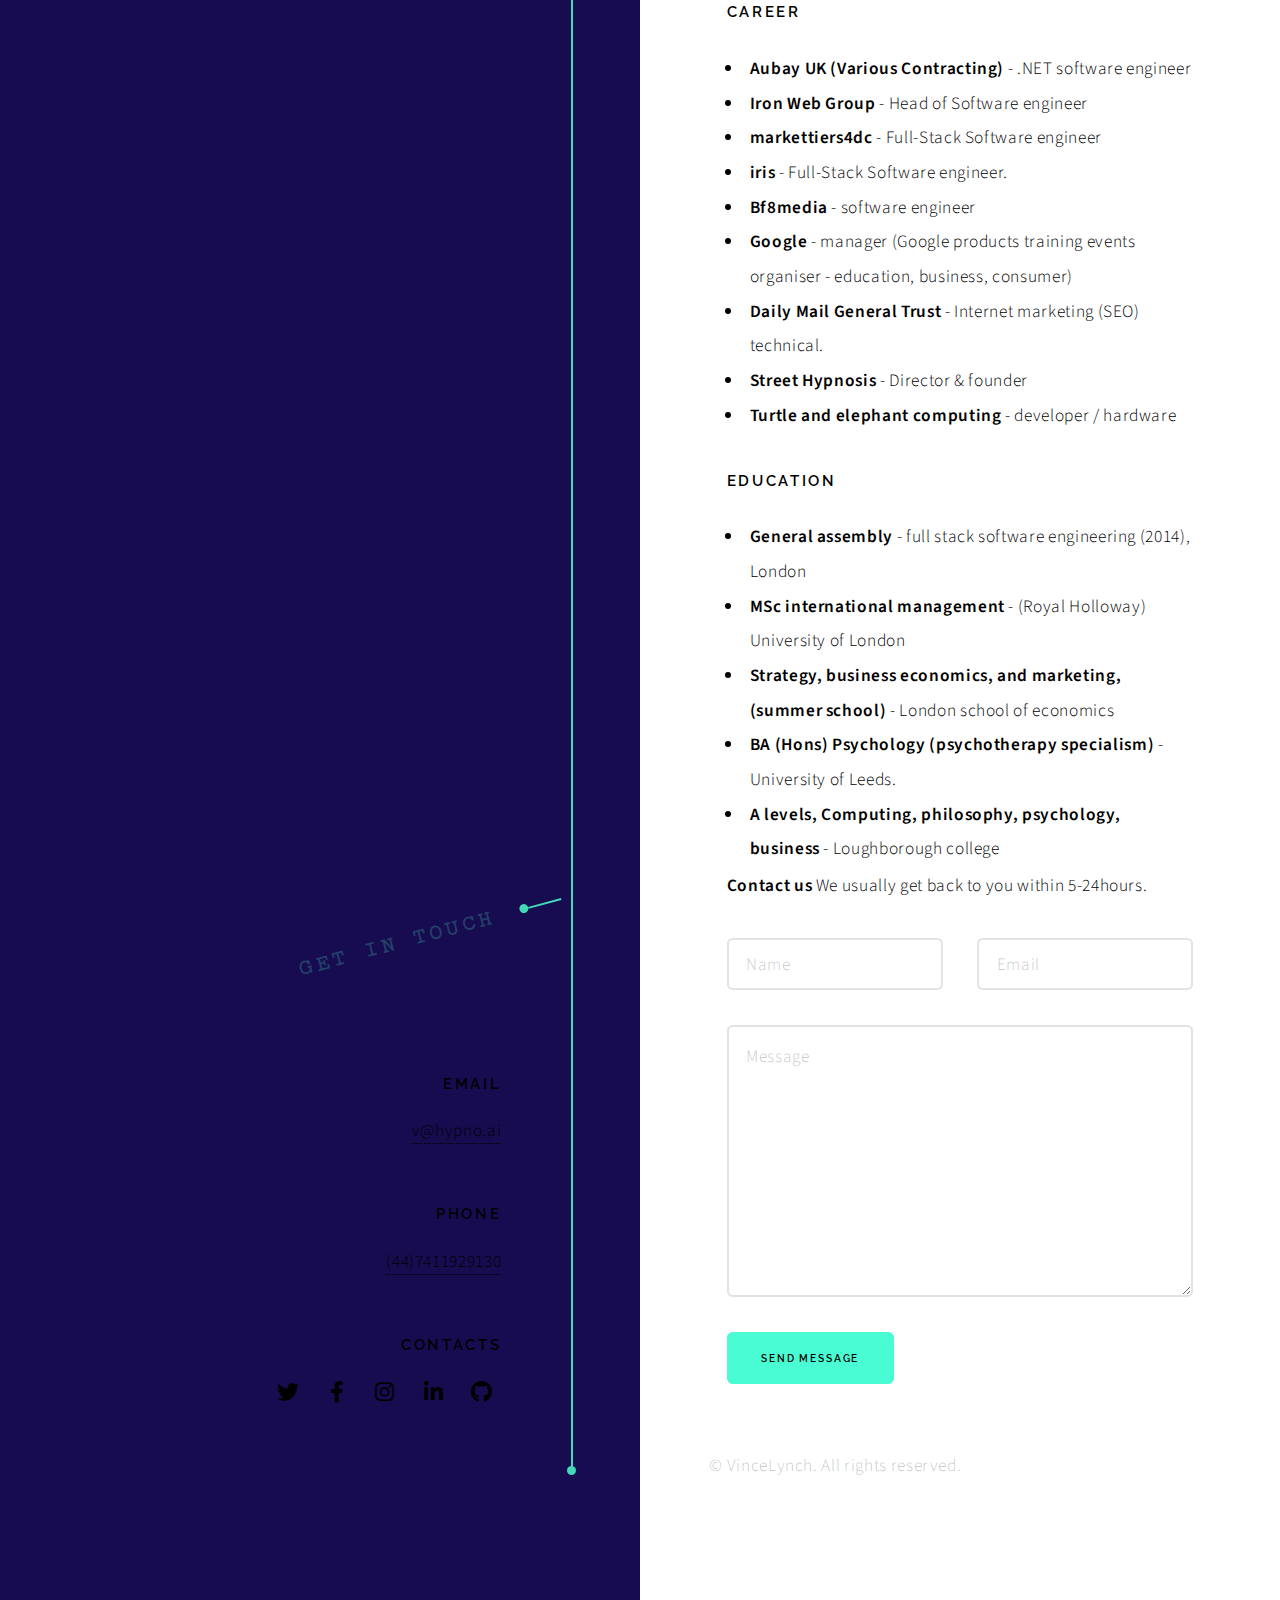
==== commit 7d0a0fd9: "Update index.html" ====
--- a/index.html
+++ b/index.html
@@ -25,7 +25,7 @@
 					<section class="intro">
 						<header>
 							<h1>VINCE LYNCH</h1>
-							<p>PHILOSOPHER | TECHNOLOGIST</p>
+							<p>--------------</p>
 							<ul class="actions">
 								
 							</ul>
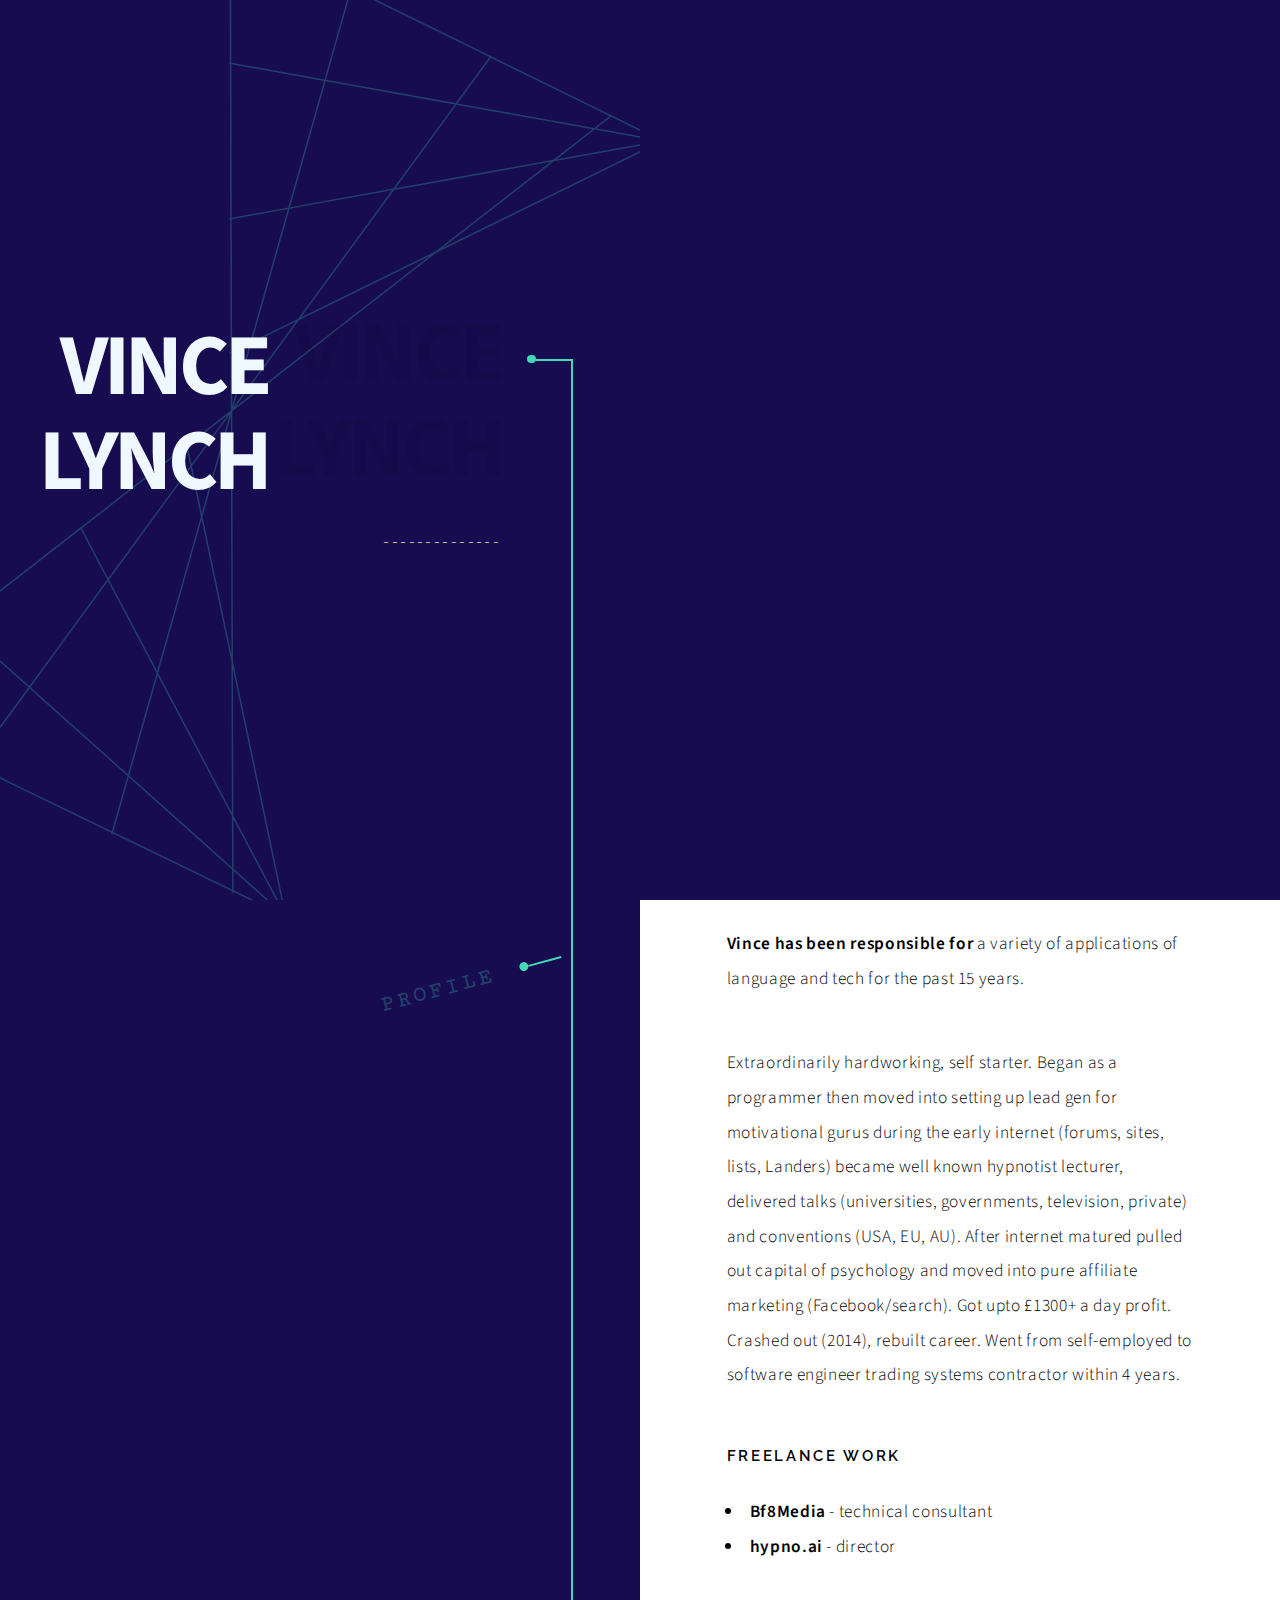
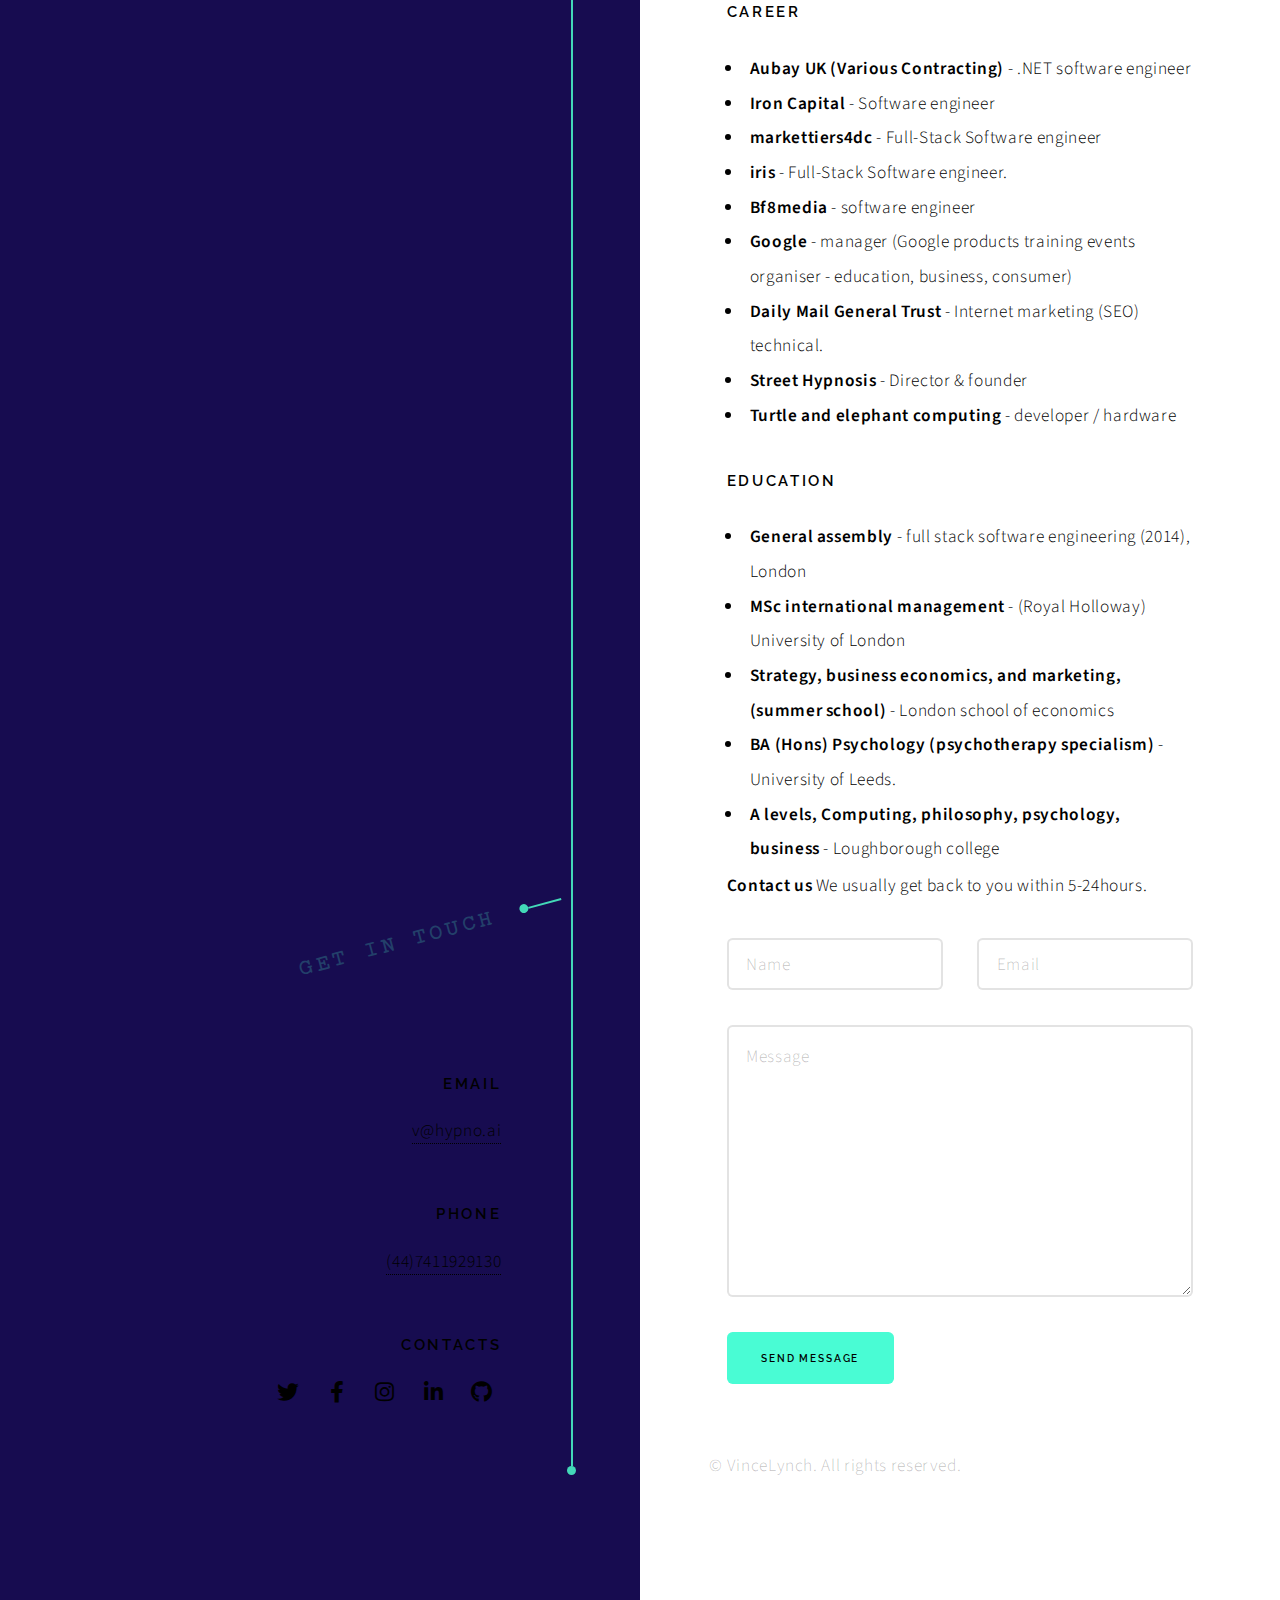
==== commit 93226d4e: "Update index.html" ====
--- a/index.html
+++ b/index.html
@@ -14,7 +14,6 @@
 		<link href="https://fonts.googleapis.com/css?family=Cutive+Mono&display=swap" rel="stylesheet">
 		<link href="https://fonts.googleapis.com/css?family=Hind+Madurai&display=swap" rel="stylesheet">
 		<link rel="stylesheet" href="assets/css/main.css" />
-
 	</head>
 	<body class="is-preload">
 
@@ -52,7 +51,7 @@
 								<h4>Career</h4>
 								<ul>
 									<li><strong>Aubay UK (Various Contracting)</strong> - .NET software engineer</li>
-									<li><strong>Iron Web Group</strong> - Head of Software engineer</li>
+									<li><strong>Iron Capital</strong> - Software engineer</li>
 									<li><strong>markettiers4dc</strong> - Full-Stack Software engineer</li>
 									<li><strong>iris</strong> - Full-Stack Software engineer.</li>
 									<li><strong>Bf8media</strong> - software engineer</li>
